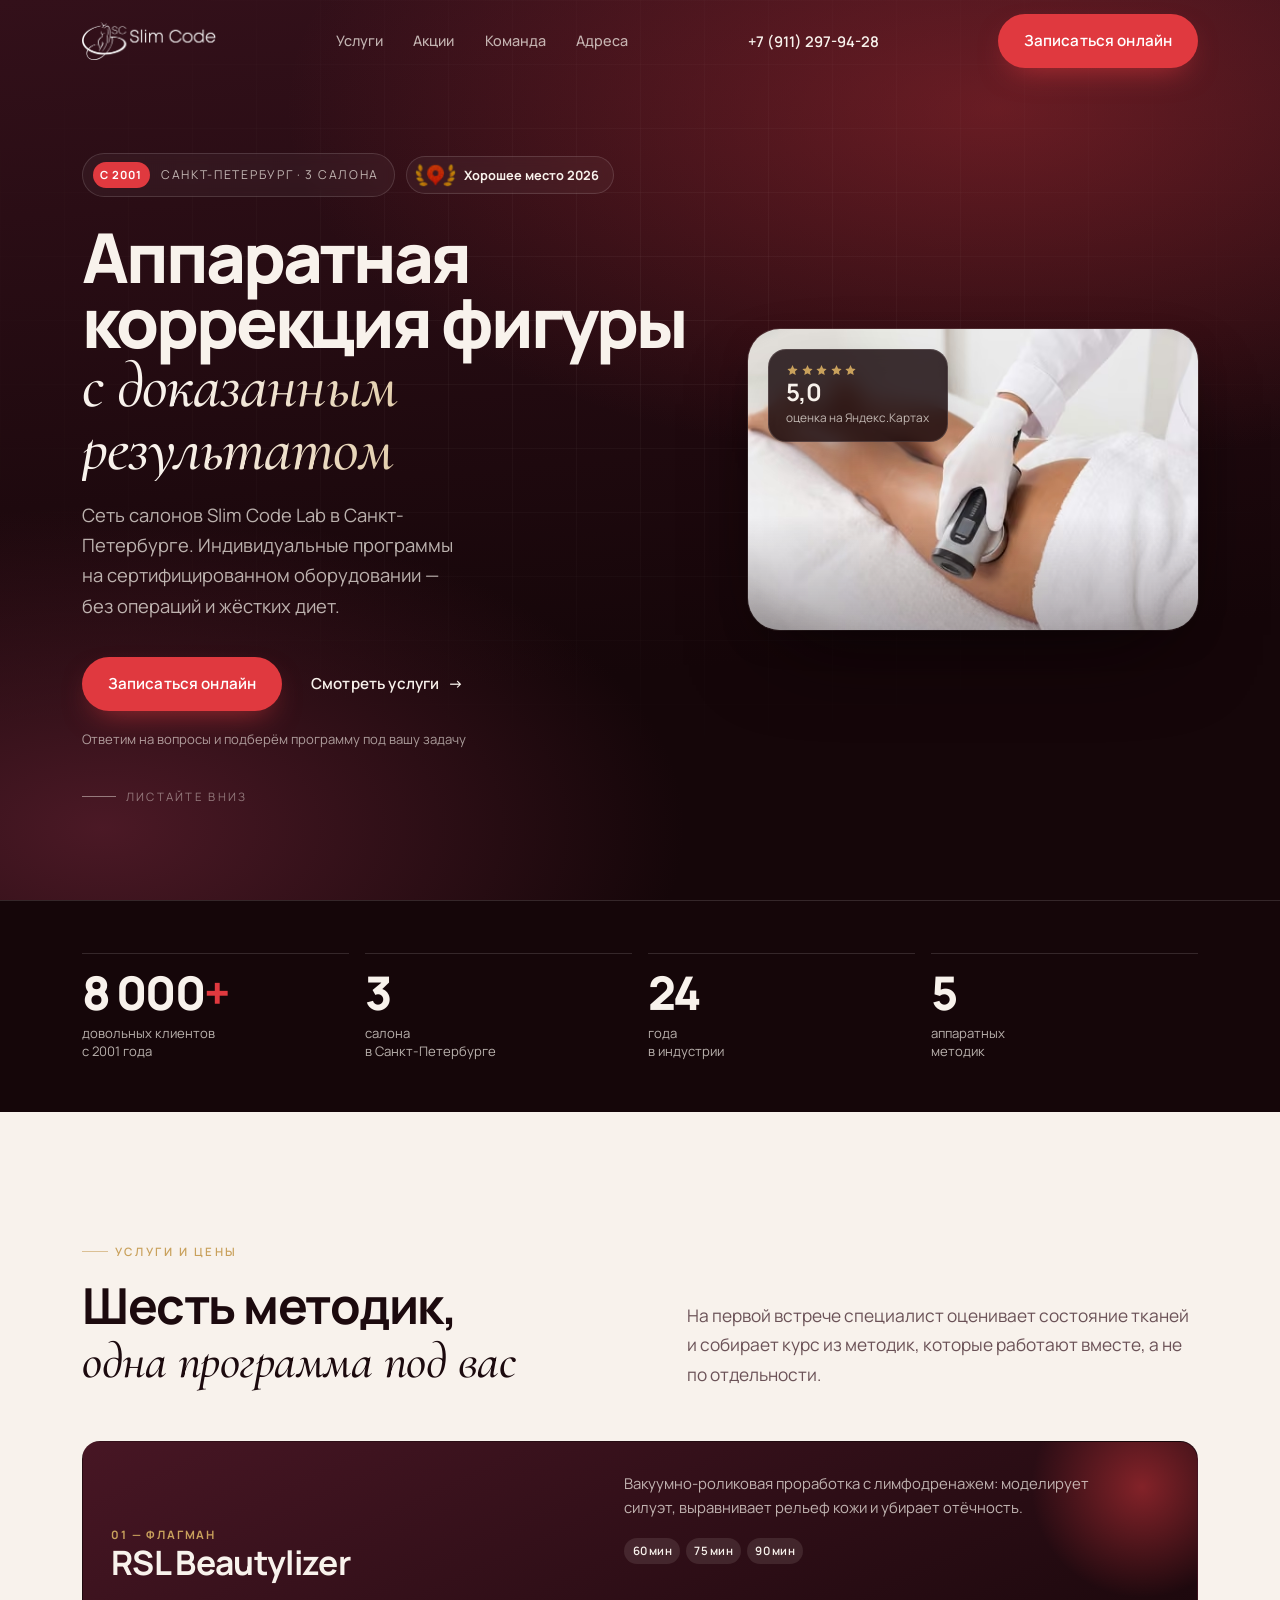
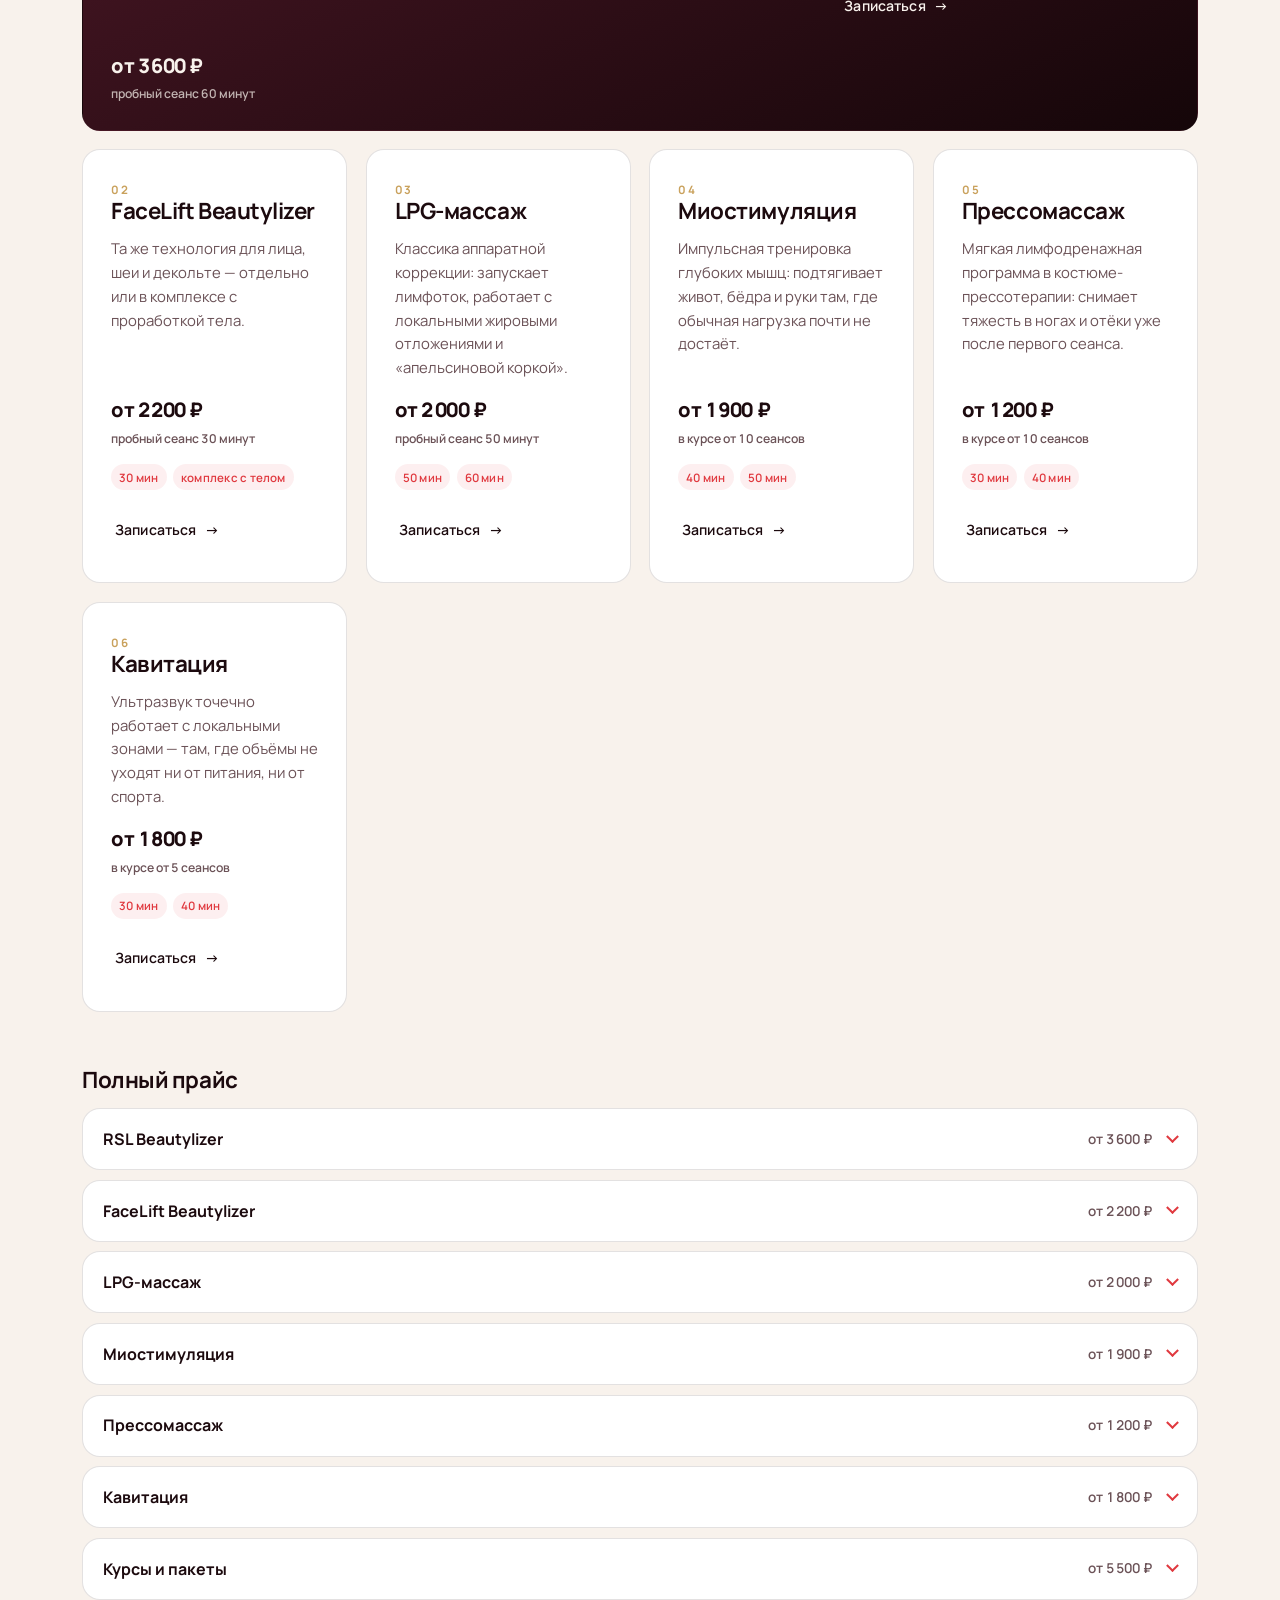
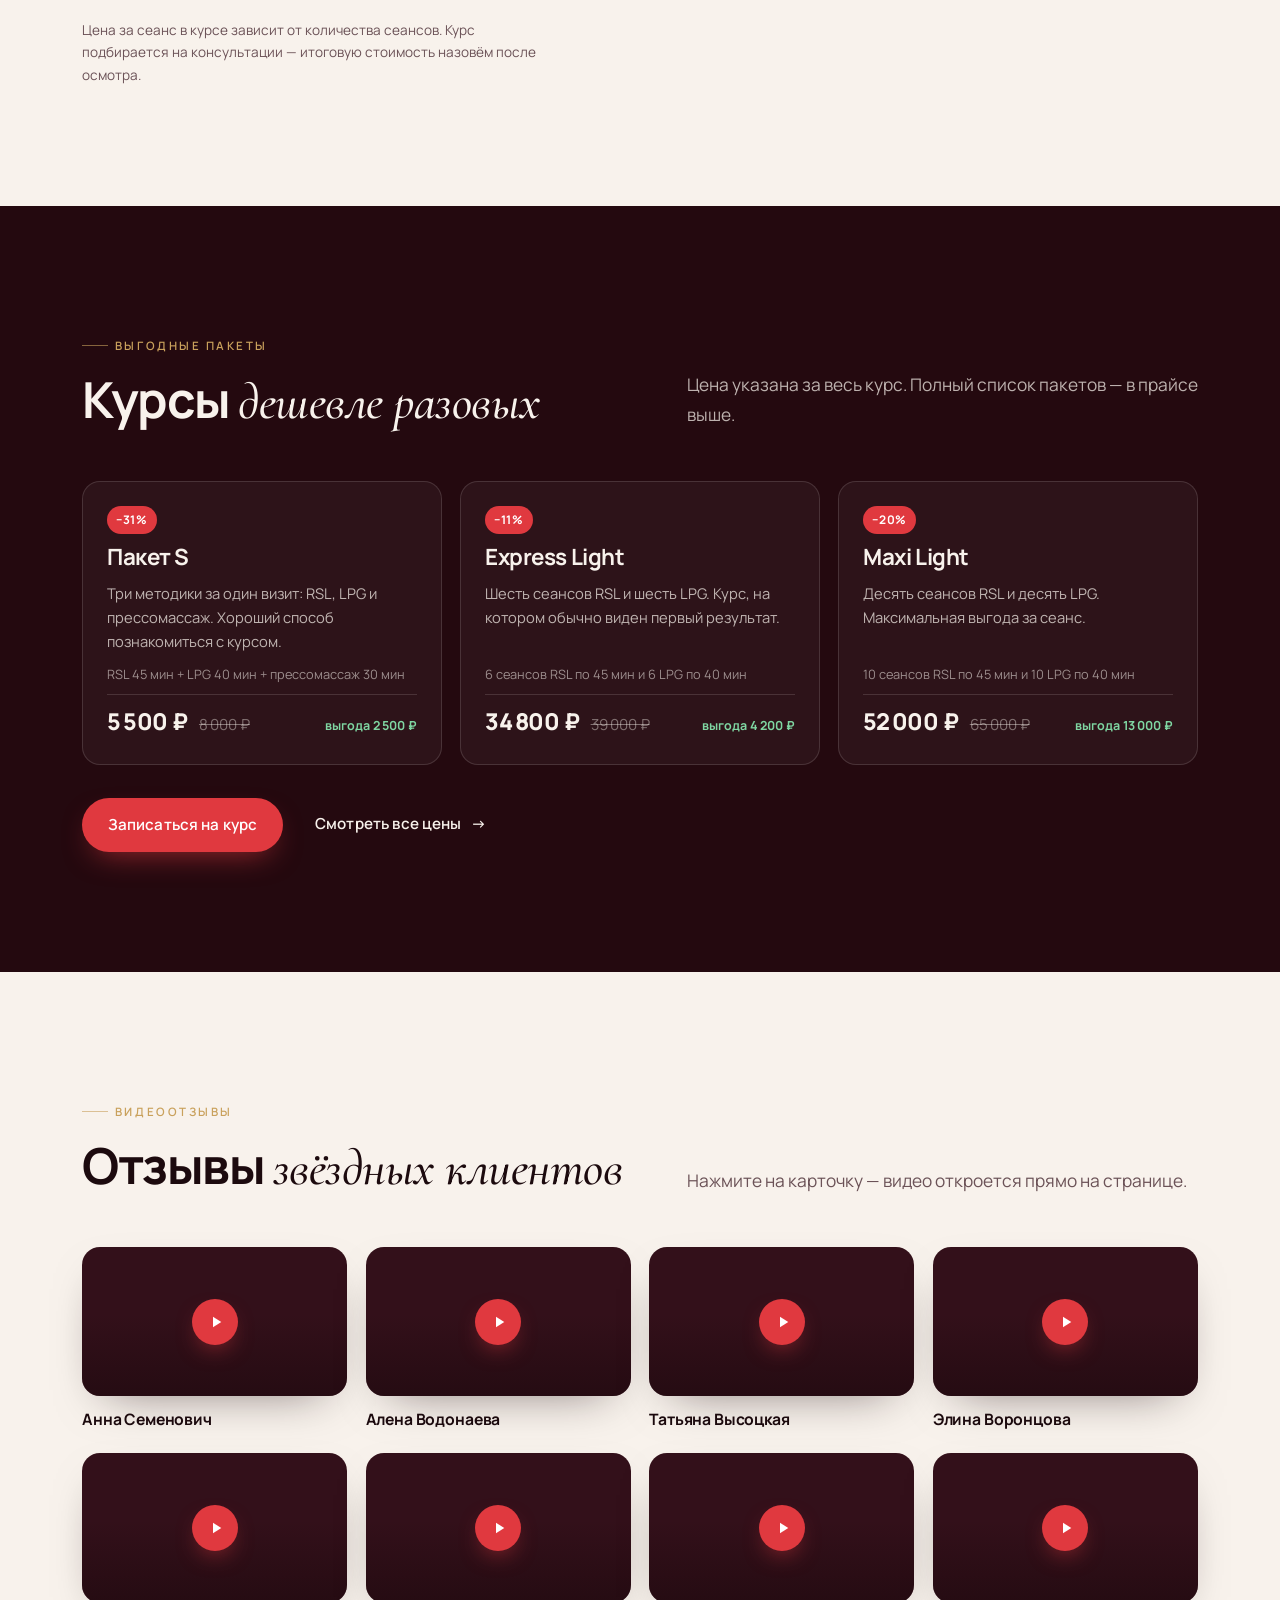
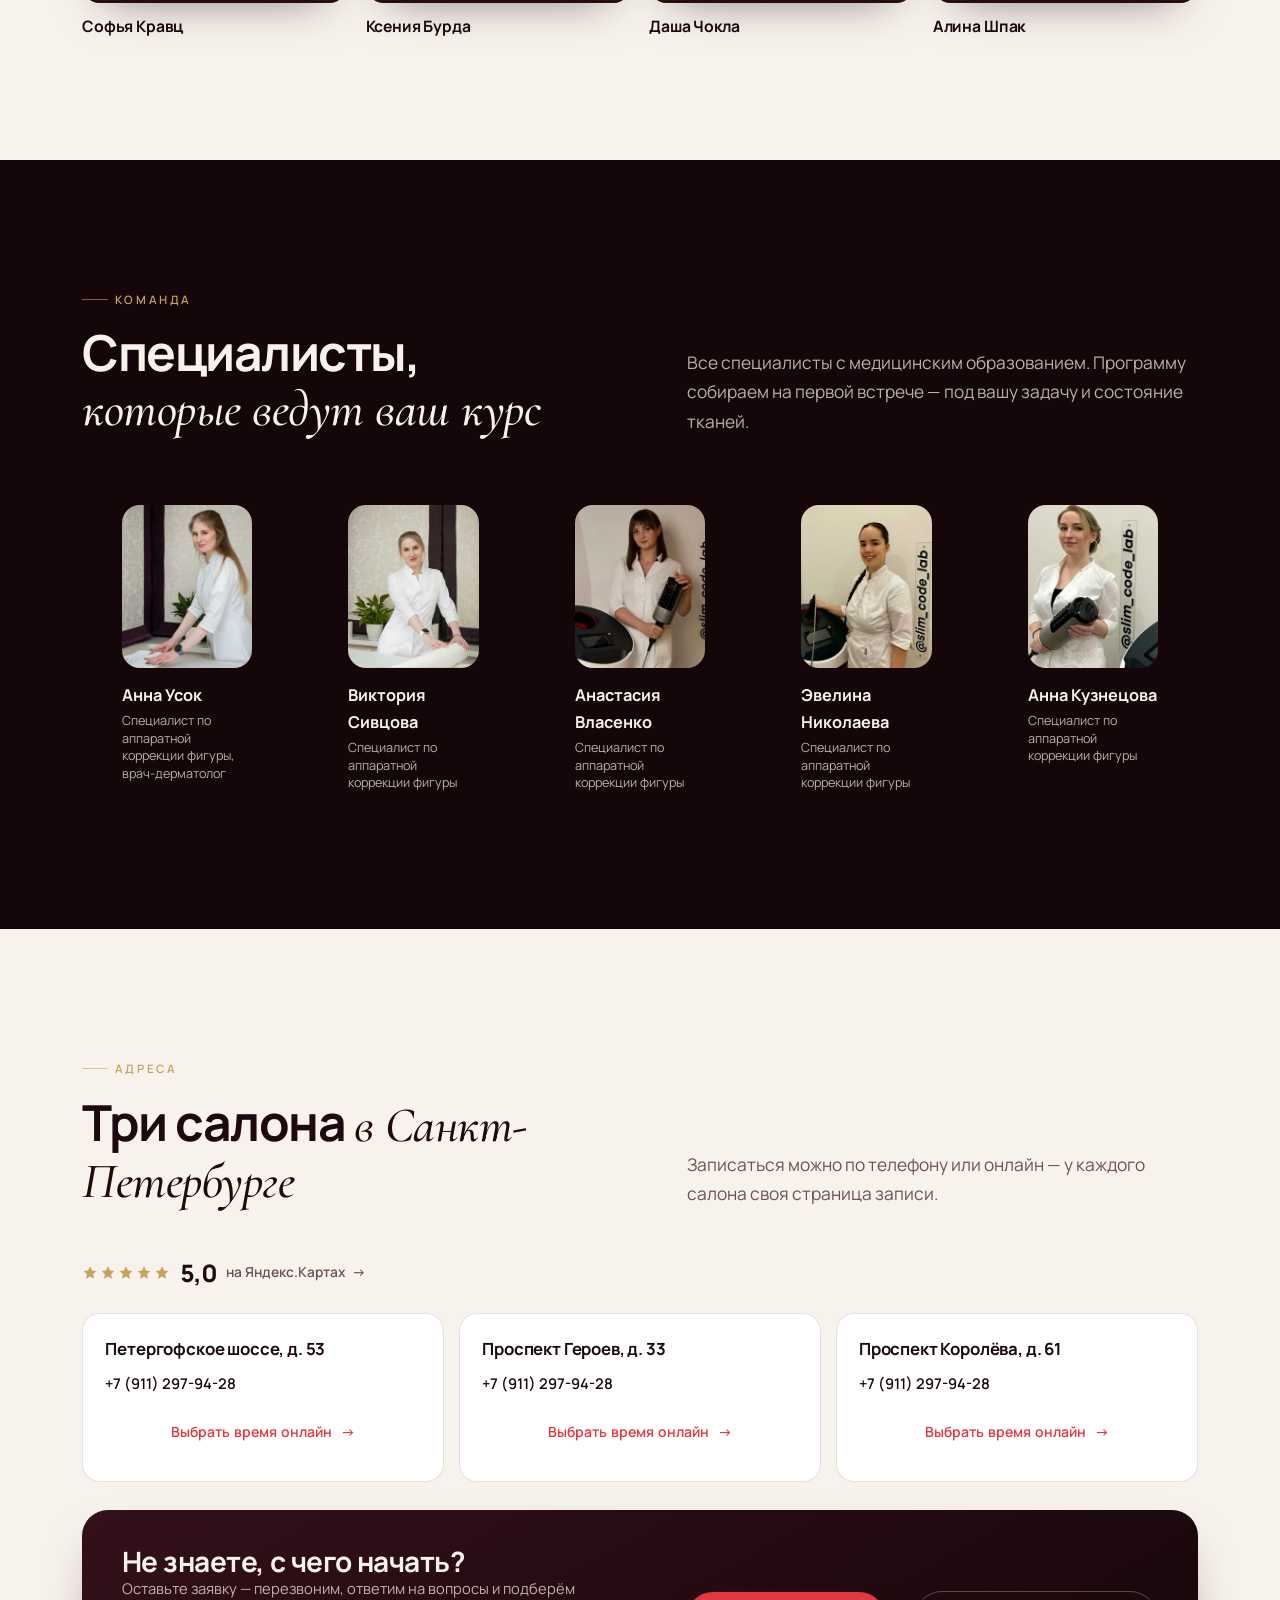
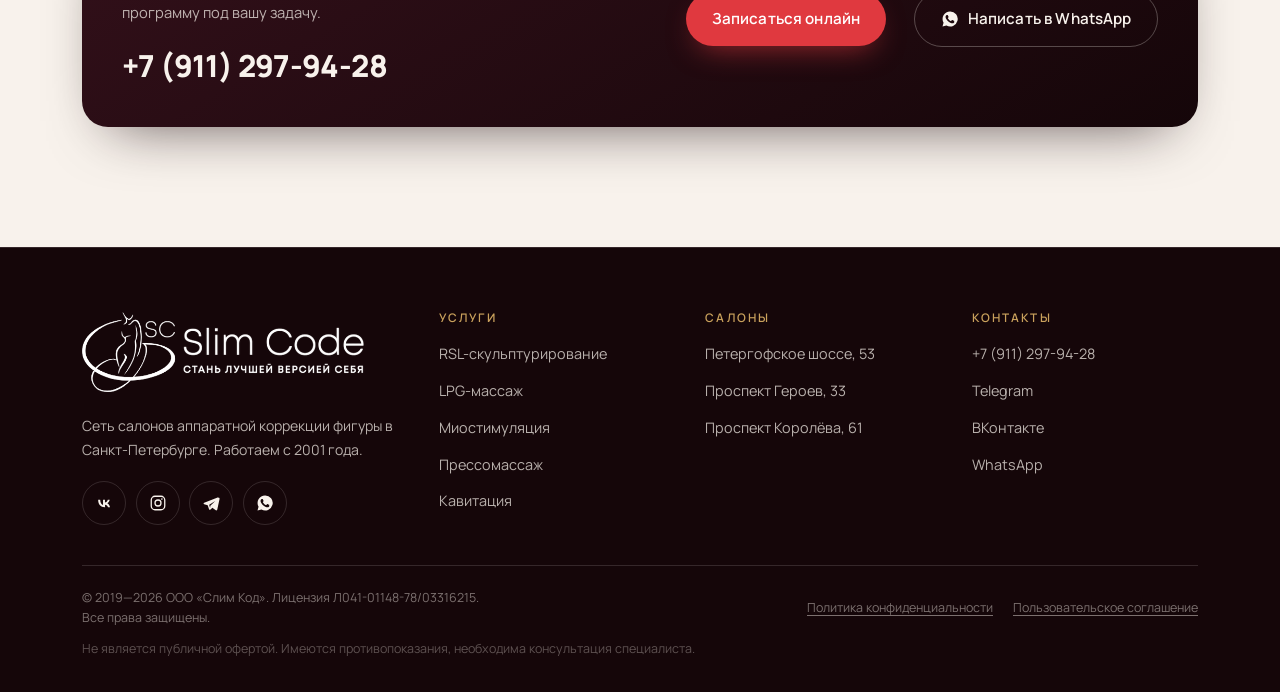
==== index.html @ 216b94b1 "Счётчики статистики и цели — включаются номером в CONFIG Политика конфиденциальности (п. 5.3) называ" ====
<!DOCTYPE html>
<html lang="ru">
<head>
<meta charset="utf-8">
<meta name="viewport" content="width=device-width, initial-scale=1, viewport-fit=cover">
<title>Slim Code Lab — сеть салонов аппаратной коррекции фигуры в Санкт-Петербурге</title>
<meta name="description" content="Slim Code Lab — сеть салонов аппаратной коррекции фигуры с 2001 года. RSL-скульптурирование, LPG-массаж, миостимуляция, прессомассаж, кавитация. 3 салона, 8000+ клиентов.">
<meta name="theme-color" content="#24090F">

<!-- Open Graph (заменить URL и og:image на реальные) -->
<link rel="canonical" href="https://slimcodelab.ru/">
<meta property="og:url" content="https://slimcodelab.ru/">
<meta property="og:locale" content="ru_RU">
<meta property="og:site_name" content="Slim Code Lab">
<meta property="og:type" content="website">
<meta property="og:title" content="Slim Code Lab — аппаратная коррекция фигуры">
<meta property="og:description" content="Сеть салонов с 2001 года. Программы коррекции фигуры на сертифицированном оборудовании.">
<meta property="og:image" content="assets/og-cover.jpg">
<link rel="icon" type="image/png" sizes="32x32" href="assets/favicon-32.png">
<link rel="apple-touch-icon" href="assets/apple-touch-icon.png">

<!-- Шрифты: заголовки — гротеск с характером, текст — нейтральный гротеск.
     Есть системные фолбэки, страница не «прыгает» если шрифты не загрузились. -->
<link rel="preconnect" href="https://fonts.googleapis.com">
<link rel="preconnect" href="https://fonts.gstatic.com" crossorigin>
<script>document.documentElement.classList.add('js');</script>
<link href="https://fonts.googleapis.com/css2?family=Manrope:wght@400;500;600;700;800&family=Cormorant+Garamond:wght@400;500;600&display=swap" rel="stylesheet">


<!-- Микроразметка Schema.org для поисковиков и карточек в выдаче.
     ЗАМЕНИТЬ: реквизиты, адреса, телефоны, координаты, часы, соцсети. -->
<script type="application/ld+json">
{
  "@context": "https://schema.org",
  "@graph": [
    {
      "@type": "HealthAndBeautyBusiness",
      "@id": "https://slimcodelab.ru/#organization",
      "name": "Slim Code Lab",
      "alternateName": "Слим Код Лаб",
      "slogan": "Стань лучшей версией себя",
      "description": "Сеть салонов аппаратной коррекции фигуры в Санкт-Петербурге: RSL-скульптурирование, LPG-массаж, миостимуляция, прессомассаж, кавитация.",
      "url": "https://slimcodelab.ru/",
      "logo": "https://slimcodelab.ru/assets/logo-full.png",
      "image": "https://slimcodelab.ru/assets/og-cover.jpg",
      "telephone": "+7-911-297-94-28",
      "foundingDate": "2001",
      "currenciesAccepted": "RUB",
      "areaServed": { "@type": "City", "name": "Санкт-Петербург" },
      "sameAs": [
        "https://vk.com/slim_code_lab",
        "https://instagram.com/slim_code_lab",
        "https://yandex.ru/maps/org/slim_code/158923555044/"
      ],
      "hasOfferCatalog": {
        "@type": "OfferCatalog",
        "name": "Услуги аппаратной коррекции фигуры",
        "itemListElement": [
          { "@type": "Offer", "itemOffered": { "@type": "Service", "name": "RSL-скульптурирование" } },
          { "@type": "Offer", "itemOffered": { "@type": "Service", "name": "LPG-массаж" } },
          { "@type": "Offer", "itemOffered": { "@type": "Service", "name": "Миостимуляция" } },
          { "@type": "Offer", "itemOffered": { "@type": "Service", "name": "Прессомассаж" } },
          { "@type": "Offer", "itemOffered": { "@type": "Service", "name": "Кавитация" } }
        ]
      },
      "department": [
        { "@id": "https://slimcodelab.ru/#salon-petergofskoe" },
        { "@id": "https://slimcodelab.ru/#salon-geroev" },
        { "@id": "https://slimcodelab.ru/#salon-koroleva" }
      ]
    },
    {
      "@type": "BeautySalon",
      "@id": "https://slimcodelab.ru/#salon-petergofskoe",
      "name": "Slim Code Lab — Петергофское шоссе",
      "parentOrganization": { "@id": "https://slimcodelab.ru/#organization" },
      "telephone": "+7-911-297-94-28",
      "address": {
        "@type": "PostalAddress",
        "streetAddress": "Петергофское шоссе, д. 53",
        "addressLocality": "Санкт-Петербург",
        "addressCountry": "RU"
      }
    },
    {
      "@type": "BeautySalon",
      "@id": "https://slimcodelab.ru/#salon-geroev",
      "name": "Slim Code Lab — Проспект Героев",
      "parentOrganization": { "@id": "https://slimcodelab.ru/#organization" },
      "telephone": "+7-911-297-94-28",
      "address": {
        "@type": "PostalAddress",
        "streetAddress": "Проспект Героев, д. 33",
        "addressLocality": "Санкт-Петербург",
        "addressCountry": "RU"
      }
    },
    {
      "@type": "BeautySalon",
      "@id": "https://slimcodelab.ru/#salon-koroleva",
      "name": "Slim Code Lab — Проспект Королёва",
      "parentOrganization": { "@id": "https://slimcodelab.ru/#organization" },
      "telephone": "+7-911-297-94-28",
      "address": {
        "@type": "PostalAddress",
        "streetAddress": "Проспект Королёва, д. 61",
        "addressLocality": "Санкт-Петербург",
        "addressCountry": "RU"
      }
    },
    {
      "@type": "WebSite",
      "@id": "https://slimcodelab.ru/#website",
      "url": "https://slimcodelab.ru/",
      "name": "Slim Code Lab",
      "inLanguage": "ru-RU",
      "publisher": { "@id": "https://slimcodelab.ru/#organization" }
    }
  ]
}
</script>

<style>
/* =========================================================================
   SLIM CODE LAB — одностраничный лендинг
   Структура файла:
     1. Токены и базовые стили
     2. Утилиты (контейнер, секции, заголовки, кнопки, анимации)
     3. Шапка и навигация
     4. Хиро
     5. Цифры доверия
     6. Услуги
     7. Акции
     8. Отзывы
     9. Команда
    10. Адреса и контакты
    11. Футер
    12. Модальное окно записи
    13. Адаптив (mobile-first: базовые стили = мобильные, медиа = вверх)
   ========================================================================= */

/* ---------- 1. Токены ---------------------------------------------------- */
:root{
  /* Палитра: глубокий винный как основа, кремовый — текст и светлые секции,
     один яркий красный — только кнопки и ключевые акценты, золото — тонкие детали. */
  --wine-950:#150609;
  --wine-900:#24090f;
  --wine-800:#33101a;
  --wine-700:#471624;
  --wine-600:#5d1f2f;

  --cream:#f8f2ec;
  --cream-2:#efe5db;
  --ink:#1c0a0e;            /* тёмный текст на светлом фоне */
  --ink-soft:#6b5257;

  --accent:#e0393f;         /* яркий красный — CTA */
  --accent-hi:#f2545a;      /* его hover */
  --gold:#c9a15c;           /* волосяные линии, надзаголовки */

  --on-dark:rgba(248,242,236,.72);
  --line-dark:rgba(248,242,236,.14);
  --line-light:rgba(28,10,14,.12);

  /* Типографика: плавные размеры без брейкпоинтов */
  --f-display:clamp(2.4rem,8.4vw,4.3rem);
  --f-h2:clamp(1.75rem,5.6vw,3.1rem);
  --f-h3:clamp(1.15rem,3.2vw,1.4rem);
  --f-body:clamp(.975rem,2.6vw,1.0625rem);

  --sans:"Manrope",-apple-system,BlinkMacSystemFont,"Segoe UI",Roboto,Helvetica,Arial,sans-serif;
  --serif:"Cormorant Garamond",Georgia,"Times New Roman",serif;
  /* Фирменный шрифт логотипа. Пока не подключён — см. блок @font-face ниже. */
  --brand:var(--sans);

  --radius:18px;
  --radius-lg:26px;
  --pad:clamp(1.25rem,5vw,2rem);         /* горизонтальные поля страницы */
  --section:clamp(3.75rem,11vw,7.5rem);  /* вертикальный ритм секций */
  --maxw:1180px;

  --shadow-soft:0 18px 48px -24px rgba(21,6,9,.55);
  --shadow-card:0 24px 60px -30px rgba(21,6,9,.75);
  --ease:cubic-bezier(.2,.7,.25,1);
}

/* ------------------------------------------------------------------------
   ФИРМЕННЫЙ ШРИФТ
   Логотип набран геометрическим гротеском. Чтобы сайт совпал с ним:
     1. положите файлы шрифта в assets/fonts/ (лучше всего .woff2);
     2. раскомментируйте блок ниже и поправьте имена файлов;
     3. в токенах выше замените  --brand:var(--sans)  на  --brand:"SlimCode",var(--sans)
        — и, если нужно, --sans на то же значение, чтобы шрифт стал основным.
   До этого момента --brand равен основному гротеску, вёрстка не ломается.

@font-face{
  font-family:"SlimCode";
  src:url("assets/fonts/slimcode-regular.woff2") format("woff2");
  font-weight:400; font-style:normal; font-display:swap;
}
@font-face{
  font-family:"SlimCode";
  src:url("assets/fonts/slimcode-medium.woff2") format("woff2");
  font-weight:500 700; font-style:normal; font-display:swap;
}
   ------------------------------------------------------------------------ */

*,*::before,*::after{box-sizing:border-box}
html{-webkit-text-size-adjust:100%}
html:focus-within{scroll-behavior:smooth}
body{
  margin:0;
  background:var(--wine-900);
  color:var(--cream);
  font:400 var(--f-body)/1.65 var(--sans);
  -webkit-font-smoothing:antialiased;
  overflow-x:hidden;
}
body.is-locked{overflow:hidden}          /* при открытом меню/модалке */
img{max-width:100%;display:block;height:auto}
a{color:inherit;text-decoration:none}
button{font:inherit;color:inherit;border:0;background:none;cursor:pointer}
h1,h2,h3,h4{margin:0;line-height:1.08;font-weight:700;letter-spacing:-.02em}
p{margin:0}
ul{margin:0;padding:0;list-style:none}
[hidden]{display:none!important}          /* важнее, чем display у .modal/.menu */

/* Якорные переходы с учётом фиксированной шапки */
section[id]{scroll-margin-top:80px}

/* Видимый фокус — доступность */
:focus-visible{outline:2px solid var(--accent-hi);outline-offset:3px;border-radius:6px}

::selection{background:var(--accent);color:#fff}

/* ---------- 2. Утилиты --------------------------------------------------- */
.wrap{width:100%;max-width:var(--maxw);margin-inline:auto;padding-inline:var(--pad)}
.section{padding-block:var(--section);position:relative}

/* Светлая и тёмная секции чередуются — это и создаёт глубину вместо
   сплошной алой заливки. */
.section--light{background:var(--cream);color:var(--ink)}
.section--dark{background:var(--wine-900);color:var(--cream)}
.section--deep{background:var(--wine-950);color:var(--cream)}

/* Надзаголовок секции */
.eyebrow{
  display:inline-flex;align-items:center;gap:.6em;
  font-size:.72rem;font-weight:600;letter-spacing:.22em;text-transform:uppercase;
  color:var(--gold);margin-bottom:1.1rem;
}
.eyebrow::before{content:"";width:26px;height:1px;background:currentColor;opacity:.6}

.h2{font-size:var(--f-h2);letter-spacing:-.03em}
.h2 em{font-family:var(--serif);font-style:italic;font-weight:500;letter-spacing:-.01em}

.lead{max-width:52ch;margin-top:1.1rem;font-size:1.02em;line-height:1.7}
.section--light .lead{color:var(--ink-soft)}
.section--dark .lead,.section--deep .lead{color:var(--on-dark)}

.section-head{margin-bottom:clamp(2rem,6vw,3.25rem)}
.section-head--split{display:grid;gap:1.25rem}

/* --- Кнопки: одна основная (заливка), остальные — второстепенные --- */
.btn{
  display:inline-flex;align-items:center;justify-content:center;gap:.6em;
  min-height:52px;padding:.9rem 1.6rem;border-radius:100px;
  font-size:.95rem;font-weight:600;letter-spacing:.01em;
  transition:transform .25s var(--ease),background-color .25s,color .25s,box-shadow .25s,border-color .25s;
  will-change:transform;
}
.btn:active{transform:translateY(1px) scale(.99)}

/* Основная CTA — единственный сплошной красный элемент на экране */
.btn--primary{
  background:var(--accent);color:#fff;
  box-shadow:0 12px 30px -12px rgba(224,57,63,.7);
}
.btn--primary:hover{background:var(--accent-hi);box-shadow:0 18px 38px -14px rgba(224,57,63,.8)}

/* Второстепенная — текстовая, со стрелкой, без «ещё одной рамки» */
.btn--ghost{
  padding-inline:.25rem;min-height:44px;color:inherit;
  border-bottom:1px solid transparent;border-radius:0;
}
.btn--ghost .arw{transition:transform .3s var(--ease)}
.btn--ghost:hover .arw{transform:translateX(5px)}
.btn--ghost:hover{border-bottom-color:currentColor}

/* Кнопка WhatsApp — единственная «обводочная» кнопка на странице */
.btn--line{border:1px solid var(--line-light);background:rgba(0,0,0,.02)}
.section--light .btn--line:hover{border-color:var(--ink);background:rgba(0,0,0,.05)}

.btn-row{display:flex;flex-wrap:wrap;align-items:center;gap:1.15rem 1.75rem;margin-top:2rem}

/* --- Аккуратные анимации появления при скролле --- */
.js .reveal{opacity:0;transform:translateY(18px);transition:opacity .7s var(--ease),transform .7s var(--ease)}
.js .reveal.is-in{opacity:1;transform:none}
.reveal[data-d="1"]{transition-delay:.08s}
.reveal[data-d="2"]{transition-delay:.16s}
.reveal[data-d="3"]{transition-delay:.24s}
.reveal[data-d="4"]{transition-delay:.32s}

@media (prefers-reduced-motion:reduce){
  html:focus-within{scroll-behavior:auto}
  .js .reveal{opacity:1;transform:none;transition:none}
  *,*::before,*::after{animation-duration:.01ms!important;transition-duration:.01ms!important}
}

/* Только для скринридеров */
.sr-only{position:absolute;width:1px;height:1px;padding:0;margin:-1px;overflow:hidden;clip:rect(0 0 0 0);white-space:nowrap;border:0}

/* ---------- 3. Шапка ----------------------------------------------------- */
.header{
  position:fixed;inset:0 0 auto;z-index:60;
  transition:background-color .35s var(--ease),backdrop-filter .35s,border-color .35s;
  border-bottom:1px solid transparent;
}
.header.is-stuck{
  background:rgba(21,6,9,.82);backdrop-filter:blur(14px) saturate(140%);
  border-bottom-color:var(--line-dark);
}
.header__in{display:flex;align-items:center;justify-content:space-between;gap:1rem;min-height:70px}

/* Фирменный логотип. Файлы в assets/:
     logo.png      — знак + «Slim Code» (шапка, компактный);
     logo-full.png — то же плюс подпись «Стань лучшей версией себя» (футер);
     logo-dark.png — версия для светлого фона.
   Если появится исходник в SVG — достаточно заменить src, размеры заданы по высоте. */
.logo{display:inline-flex;align-items:center}
.logo img{height:32px;width:auto;display:block}

.nav{display:none}
.nav a{font-size:.9rem;font-weight:500;color:var(--on-dark);transition:color .2s}
.nav a:hover{color:var(--cream)}

.header__cta{display:none}
.header__phone{display:none;font-weight:600;font-size:.92rem;white-space:nowrap}

/* Бургер */
.burger{width:46px;height:46px;display:grid;place-items:center;margin-right:-8px}
.burger span{display:block;width:22px;height:1.5px;background:var(--cream);position:relative;transition:transform .3s var(--ease),background-color .3s}
.burger span::before,.burger span::after{content:"";position:absolute;left:0;width:22px;height:1.5px;background:var(--cream);transition:transform .3s var(--ease),top .3s var(--ease)}
.burger span::before{top:-7px}
.burger span::after{top:7px}
.burger[aria-expanded="true"] span{background:transparent}
.burger[aria-expanded="true"] span::before{top:0;transform:rotate(45deg)}
.burger[aria-expanded="true"] span::after{top:0;transform:rotate(-45deg)}

/* Мобильное меню */
.menu{
  position:fixed;inset:0;z-index:55;background:var(--wine-950);
  padding:96px var(--pad) 2.5rem;
  display:flex;flex-direction:column;justify-content:space-between;gap:2rem;
  opacity:0;visibility:hidden;transform:translateY(-8px);
  transition:opacity .35s var(--ease),transform .35s var(--ease),visibility .35s;
}
.menu.is-open{opacity:1;visibility:visible;transform:none}
.menu__list{display:grid;gap:.35rem}
.menu__list a{
  display:block;padding:.7rem 0;font-size:1.6rem;font-weight:700;letter-spacing:-.02em;
  border-bottom:1px solid var(--line-dark);
}
.menu__foot{display:grid;gap:1rem}
.menu__foot .tel{font-size:1.25rem;font-weight:700}

/* ---------- 4. Хиро ------------------------------------------------------ */
.hero{
  position:relative;isolation:isolate;overflow:hidden;
  min-height:100svh;display:flex;align-items:flex-end;
  padding-top:110px;padding-bottom:clamp(2.5rem,8vw,4.5rem);
  background:var(--wine-950);
}
/* Глубина фона: два мягких радиальных свечения + виньетка. Никакой плоской заливки. */
.hero::before{
  content:"";position:absolute;inset:0;z-index:-2;
  background:
    radial-gradient(90% 65% at 78% 12%,rgba(224,57,63,.34),transparent 62%),
    radial-gradient(70% 55% at 8% 92%,rgba(93,31,47,.75),transparent 65%),
    linear-gradient(175deg,var(--wine-800) 0%,var(--wine-950) 72%);
}
.hero::after{ /* тонкая сетка-текстура */
  content:"";position:absolute;inset:0;z-index:-1;opacity:.35;
  background-image:linear-gradient(var(--line-dark) 1px,transparent 1px),linear-gradient(90deg,var(--line-dark) 1px,transparent 1px);
  background-size:64px 64px;
  mask-image:radial-gradient(75% 65% at 50% 35%,#000,transparent 78%);
}
.hero__in{position:relative;width:100%;max-width:var(--maxw);margin-inline:auto;padding-inline:var(--pad)}

/* Медиа-блок хиро. На телефоне идёт под кнопками и кадрируется шире,
   чтобы не выталкивать призыв к действию за пределы экрана. */
.hero__media{position:relative;margin-top:1.75rem}
/* Кадр не обрывается по краю, а мягко уходит в фон: широкая рассеянная
   тень наружу и лёгкое затемнение по краям внутри. */
.hero__frame{
  position:relative;display:block;
  border-radius:calc(var(--radius-lg) + 6px);
  box-shadow:
    0 40px 90px -35px rgba(10,3,5,.9),
    0 12px 40px -20px rgba(10,3,5,.6),
    0 0 0 1px rgba(248,242,236,.12);
}
.hero__frame::after{
  content:"";position:absolute;inset:0;pointer-events:none;
  border-radius:inherit;
  background:
    radial-gradient(120% 100% at 50% 45%,transparent 55%,rgba(21,6,9,.42) 100%),
    linear-gradient(to top,rgba(21,6,9,.30),transparent 38%);
}
.hero__media img{
  display:block;width:100%;height:auto;aspect-ratio:3/2;object-fit:cover;
  border-radius:inherit;
}
.hero__badge{
  position:absolute;left:14px;top:14px;z-index:2;
  display:flex;flex-direction:column;gap:.15rem;
  padding:.85rem 1.1rem;border-radius:var(--radius);
  background:rgba(21,6,9,.82);backdrop-filter:blur(10px);
  border:1px solid var(--line-dark);box-shadow:var(--shadow-card);
}
.hero__badge-stars{display:flex;gap:.1rem;color:var(--gold)}
.hero__badge-stars svg{width:13px;height:13px}
.hero__badge b{font-size:1.5rem;letter-spacing:-.03em;line-height:1.1}
.hero__badge-src{font-size:.74rem;color:var(--on-dark)}

.hero__marks{
  display:flex;flex-wrap:wrap;align-items:center;gap:.6rem .7rem;
  margin-bottom:clamp(1.25rem,4vw,1.75rem);
}
.hero__award{
  display:inline-flex;align-items:center;gap:.5rem;
  padding:.35rem .9rem .35rem .5rem;border-radius:100px;
  border:1px solid var(--line-dark);background:rgba(248,242,236,.04);backdrop-filter:blur(6px);
  font-size:.8rem;font-weight:700;color:var(--cream);white-space:nowrap;
}
.hero__award img{height:24px;width:auto;display:block}

.hero__since{
  display:inline-flex;align-items:center;gap:.7rem;
  padding:.5rem .95rem .5rem .6rem;border:1px solid var(--line-dark);border-radius:100px;
  background:rgba(248,242,236,.04);backdrop-filter:blur(6px);
  font-size:.76rem;letter-spacing:.14em;text-transform:uppercase;color:var(--on-dark);
}
.hero__since b{
  padding:.35em .7em;border-radius:100px;
  background:var(--accent);color:#fff;font-size:.7rem;letter-spacing:.08em;font-weight:700;
}

/* Цельный сбалансированный заголовок вместо одного «разъезжающегося» слова */
.hero__title{
  font-size:var(--f-display);font-weight:800;letter-spacing:-.045em;line-height:.94;
  text-wrap:balance;max-width:14ch;
}
.hero__title em{
  display:block;font-size:.92em;font-family:var(--serif);font-style:italic;font-weight:500;
  letter-spacing:-.015em;line-height:1;
  color:transparent;background:linear-gradient(96deg,var(--cream) 15%,var(--gold));
  -webkit-background-clip:text;background-clip:text;
}
.hero__sub{margin-top:1.15rem;max-width:34ch;color:var(--on-dark);font-size:clamp(1rem,3.4vw,1.15rem)}

.hero__cta{display:flex;flex-wrap:wrap;align-items:center;gap:1rem 1.6rem;margin-top:clamp(1.75rem,5vw,2.25rem)}
.hero__note{font-size:.82rem;color:rgba(248,242,236,.62);margin-top:1.1rem}

/* Подсказка скролла */
.hero__scroll{display:none;align-items:center;gap:.6rem;font-size:.72rem;letter-spacing:.2em;text-transform:uppercase;color:rgba(248,242,236,.45);margin-top:2.25rem}
.hero__scroll i{display:block;width:34px;height:1px;background:currentColor;transform-origin:left;animation:scrollLine 2.4s var(--ease) infinite}
@keyframes scrollLine{0%{transform:scaleX(0)}50%{transform:scaleX(1)}100%{transform:scaleX(0);transform-origin:right}}

/* ---------- 5. Цифры доверия --------------------------------------------- */
.stats{background:var(--wine-950);padding-block:clamp(2.25rem,7vw,3.25rem);border-top:1px solid var(--line-dark)}
.stats__grid{display:grid;grid-template-columns:repeat(2,1fr);gap:1.75rem 1rem}
.stat__num{font-size:clamp(1.9rem,7vw,2.9rem);font-weight:800;letter-spacing:-.04em;line-height:1}
.stat{padding-top:1rem;border-top:1px solid var(--line-dark)}
.stat__num i{font-style:normal;color:var(--accent)}
.stat__cap{margin-top:.45rem;font-size:.82rem;line-height:1.4;color:var(--on-dark)}

/* ---------- 6. Услуги ---------------------------------------------------- */
.services{background:var(--cream);color:var(--ink)}
.cards{display:grid;gap:1rem}

.card{
  position:relative;display:flex;flex-direction:column;gap:.85rem;
  padding:1.6rem 1.5rem 1.4rem;border-radius:var(--radius);
  background:#fff;border:1px solid var(--line-light);
  transition:transform .4s var(--ease),box-shadow .4s var(--ease),border-color .3s;
}
.card:hover{transform:translateY(-4px);box-shadow:var(--shadow-soft);border-color:transparent}
.card__idx{font-size:.72rem;letter-spacing:.16em;color:var(--gold);font-weight:700}
.card__title{font-size:var(--f-h3);letter-spacing:-.02em}
.card__text{font-size:.93rem;line-height:1.6;color:var(--ink-soft);flex:1}
.card__meta{display:flex;flex-wrap:wrap;gap:.4rem;margin-top:.1rem}
.tag{
  font-size:.72rem;letter-spacing:.02em;padding:.3em .7em;border-radius:100px;
  background:rgba(224,57,63,.08);color:var(--accent);font-weight:600;
}
.card .btn--ghost{align-self:flex-start;color:var(--ink);font-size:.88rem}

/* Цена на карточке услуги */
.card__price{font-size:1.25rem;font-weight:800;letter-spacing:-.02em;font-variant-numeric:tabular-nums}
.card__price span{display:block;font-size:.76rem;font-weight:600;letter-spacing:0;color:var(--ink-soft);margin-top:.15rem}
.card--feature .card__price span{color:var(--on-dark)}

/* ---- Полный прайс: раскрывающиеся блоки ---- */
.prices{margin-top:clamp(2.5rem,7vw,3.5rem);display:grid;gap:.6rem}
.prices__title{font-size:clamp(1.15rem,3.4vw,1.4rem);margin-bottom:.4rem}
.prices__note{font-size:.85rem;color:var(--ink-soft);max-width:60ch;margin-top:.6rem}

.price{background:#fff;border:1px solid var(--line-light);border-radius:var(--radius);overflow:hidden}
.price > summary{
  display:flex;align-items:center;justify-content:space-between;gap:1rem;
  padding:1.05rem 1.25rem;cursor:pointer;list-style:none;
  font-weight:700;font-size:1rem;transition:background-color .2s;
}
.price > summary::-webkit-details-marker{display:none}
.price > summary:hover{background:rgba(28,10,14,.03)}
.price__from{
  margin-left:auto;font-size:.85rem;font-weight:600;color:var(--ink-soft);
  white-space:nowrap;font-variant-numeric:tabular-nums;
}
/* Стрелка-указатель */
.price > summary::after{
  content:"";width:9px;height:9px;flex:0 0 auto;
  border-right:2px solid var(--accent);border-bottom:2px solid var(--accent);
  transform:rotate(45deg) translate(-2px,-2px);transition:transform .25s var(--ease);
}
.price[open] > summary::after{transform:rotate(-135deg) translate(-2px,-2px)}
.price[open] > summary{border-bottom:1px solid var(--line-light)}
.price__body{padding:.25rem 1.25rem 1.1rem;overflow:hidden}
/* При закрытии блок ещё раскрыт, но стрелка должна повернуться сразу */
.price.is-closing > summary::after{transform:rotate(45deg) translate(-2px,-2px)}

/* Таблица цен: на узком экране прокручивается внутри себя */
.ptable-wrap{overflow-x:auto;-webkit-overflow-scrolling:touch}
.ptable{width:100%;border-collapse:collapse;font-size:.88rem;min-width:min(100%,520px)}
.ptable caption{text-align:left;font-weight:700;font-size:.95rem;padding:1rem 0 .35rem}
.ptable th{
  font-size:.72rem;font-weight:700;letter-spacing:.08em;text-transform:uppercase;
  color:var(--ink-soft);text-align:right;padding:.5rem .6rem;white-space:nowrap;
}
.ptable td{
  padding:.6rem;border-top:1px solid var(--line-light);text-align:right;
  font-variant-numeric:tabular-nums;white-space:nowrap;
}
.ptable th:first-child,.ptable td:first-child{text-align:left;white-space:normal;padding-left:0}
.ptable th:last-child,.ptable td:last-child{padding-right:0}
.ptable tbody tr:hover{background:rgba(28,10,14,.02)}
.ptable__note{display:block;font-size:.78rem;color:var(--ink-soft);font-weight:400;margin-top:.15rem}
.ptable__old{color:var(--ink-soft);text-decoration:line-through}

/* Первая карточка — флагманская услуга, тёмная и на всю ширину */
.card--feature{
  background:linear-gradient(155deg,var(--wine-700),var(--wine-950));
  color:var(--cream);border-color:transparent;overflow:hidden;
}
.card--feature .card__text{color:var(--on-dark)}
.card--feature .card__idx{color:var(--gold)}
.card--feature .tag{background:rgba(248,242,236,.1);color:var(--cream)}
.card--feature .btn--ghost{color:var(--cream)}
.card--feature::after{ /* мягкий блик */
  content:"";position:absolute;right:-60px;top:-70px;width:230px;height:230px;border-radius:50%;
  background:radial-gradient(circle,rgba(224,57,63,.5),transparent 68%);
}
.card--feature > *{position:relative;z-index:1}

/* ---------- 7. Акции ----------------------------------------------------- */
.promos{background:var(--wine-900);color:var(--cream);overflow:hidden}
.promo{
  position:relative;display:flex;flex-direction:column;gap:.7rem;
  padding:1.5rem;border-radius:var(--radius);
  background:rgba(248,242,236,.045);border:1px solid var(--line-dark);
  transition:transform .4s var(--ease),background-color .3s,border-color .3s;
}
.promo:hover{transform:translateY(-4px);background:rgba(248,242,236,.07);border-color:rgba(248,242,236,.24)}
.promo__badge{
  align-self:flex-start;font-size:.74rem;font-weight:700;letter-spacing:.06em;
  padding:.35em .75em;border-radius:100px;background:var(--accent);color:#fff;
}
.promo__title{font-size:var(--f-h3)}
.promo__text{font-size:.92rem;color:var(--on-dark);flex:1}
.promo__what{font-size:.8rem;color:rgba(248,242,236,.55);line-height:1.45}
.promo__foot{display:flex;align-items:baseline;gap:.7rem;flex-wrap:wrap;padding-top:.4rem;border-top:1px solid var(--line-dark)}
.promo__price{font-size:1.45rem;font-weight:800;letter-spacing:-.02em}
.promo__old{font-size:.95rem;color:rgba(248,242,236,.42);text-decoration:line-through}
.promo__save{
  margin-left:auto;font-size:.78rem;font-weight:700;white-space:nowrap;
  color:#7fd6a2;                       /* выгода — единственный зелёный акцент на странице */
}


/* ---------- 8. Звёздные клиенты ------------------------------------------ */
.stars{background:var(--cream);color:var(--ink)}
.stars__grid{display:grid;gap:1rem;grid-template-columns:repeat(2,1fr)}

.star{
  display:flex;flex-direction:column;align-items:stretch;justify-content:flex-start;
  width:100%;text-align:left;padding:0;background:none;border:0;
  cursor:pointer;transition:transform .35s var(--ease);
}
.star:hover{transform:translateY(-3px)}
.star__thumb{
  display:block;position:relative;aspect-ratio:16/9;border-radius:var(--radius);overflow:hidden;
  background:var(--wine-800);box-shadow:var(--shadow-soft);
}
.star__thumb img{width:100%;height:100%;object-fit:cover;display:block}
.star__play{
  position:absolute;inset:0;display:grid;place-items:center;
  background:linear-gradient(to top,rgba(21,6,9,.45),transparent 55%);
}
.star__play span{
  width:46px;height:46px;border-radius:50%;display:grid;place-items:center;
  background:var(--accent);color:#fff;box-shadow:0 10px 24px -10px rgba(224,57,63,.8);
  transition:transform .3s var(--ease);
}
.star:hover .star__play span{transform:scale(1.09)}
.star__play svg{width:18px;height:18px;margin-left:2px}
.star__name{display:block;font-weight:700;font-size:.98rem;margin-top:.7rem;letter-spacing:-.01em}
.star__role{display:block;font-size:.79rem;color:var(--ink-soft);margin-top:.15rem}
/* Если обложка не загрузилась, прячем битую картинку: под ней тёмная
   подложка с кнопкой воспроизведения, карточка остаётся аккуратной */
.star__thumb.is-broken img{display:none}

/* Окно с роликом. Селектор через .modal--video: у одиночного класса
   специфичность та же, что у .modal__box, а объявлен тот ниже и побеждал. */
.modal--video .modal__box{max-width:min(920px,94vw);background:var(--wine-950);color:var(--cream);padding:1rem}
.modal--video .modal__close{color:var(--on-dark)}
.modal--video .modal__close:hover{background:rgba(248,242,236,.12);color:var(--cream)}
.video{position:relative;aspect-ratio:16/9;border-radius:calc(var(--radius) - 4px);overflow:hidden;background:#000}
.video iframe{position:absolute;inset:0;width:100%;height:100%;border:0}
.video__caption{margin-top:.8rem;font-size:.92rem;font-weight:700;padding-inline:.25rem}

/* ---------- 9. Команда --------------------------------------------------- */
.team{background:var(--wine-950);color:var(--cream)}
.team__grid{display:grid;grid-template-columns:repeat(2,1fr);gap:1.5rem 1rem;align-items:start}
.person__photo{display:block;aspect-ratio:4/5;border-radius:var(--radius);overflow:hidden;margin-bottom:.85rem;background:var(--wine-800)}
.person__photo img{width:100%;height:100%;object-fit:cover;object-position:50% 18%}
.person__name{font-size:1.02rem;font-weight:700}
.person__role{font-size:.79rem;color:var(--on-dark);margin-top:.2rem;line-height:1.4;text-wrap:pretty}
.person__exp{font-size:.74rem;color:var(--gold);margin-top:.4rem;letter-spacing:.04em}

/* ---------- 10. Адреса и контакты ---------------------------------------- */
.contacts{background:var(--cream);color:var(--ink)}
/* Оценка и ссылки на карточки в картах — там живут настоящие отзывы.
   Оценка ведёт на карточку организации в Яндекс.Картах. */
.maps{display:flex;flex-wrap:wrap;align-items:center;gap:.65rem 1rem;margin-bottom:1.75rem}
.maps__rating{display:inline-flex;align-items:center;gap:.65rem}
.maps__stars{display:inline-flex;gap:.12rem;color:var(--gold)}
.maps__stars svg{width:16px;height:16px}
.maps__score{font-size:1.5rem;font-weight:800;letter-spacing:-.03em;line-height:1;font-variant-numeric:tabular-nums}
.maps__src{font-size:.86rem;font-weight:600;color:var(--ink-soft);display:inline-flex;align-items:center;gap:.35rem}
.maps__rating:hover .maps__src{color:var(--accent)}
.maps__rating .arw{transition:transform .3s var(--ease)}
.maps__rating:hover .arw{transform:translateX(4px)}

.salons{display:grid;gap:.9rem}
.salon{
  display:grid;gap:.5rem;padding:1.35rem 1.4rem;border-radius:var(--radius);
  background:#fff;border:1px solid var(--line-light);
  transition:transform .35s var(--ease),box-shadow .35s var(--ease);
}
.salon:hover{transform:translateY(-3px);box-shadow:var(--shadow-soft)}
.salon__addr{font-size:1.05rem;font-weight:700;letter-spacing:-.01em}
.salon__tel{font-size:.92rem;font-weight:600;color:var(--ink)}
.salon__book{align-self:flex-start;color:var(--accent);font-size:.88rem;margin-top:.2rem}

.contact-cta{
  margin-top:1.75rem;padding:1.6rem 1.5rem;border-radius:var(--radius-lg);
  background:linear-gradient(150deg,var(--wine-800),var(--wine-950));color:var(--cream);
  display:grid;gap:1.1rem;box-shadow:var(--shadow-card);
}
.contact-cta__title{font-size:clamp(1.3rem,4.6vw,1.75rem);letter-spacing:-.02em}
.contact-cta__text{font-size:.92rem;color:var(--on-dark)}
.contact-cta .tel{font-size:clamp(1.35rem,5.4vw,1.9rem);font-weight:800;letter-spacing:-.02em;display:inline-block;margin-top:1rem}
.contact-cta .btn--line{border-color:rgba(248,242,236,.28);color:var(--cream);background:transparent}
.contact-cta .btn--line:hover{background:rgba(248,242,236,.1);border-color:var(--cream)}

/* ---------- 11. Футер ---------------------------------------------------- */
.footer{background:var(--wine-950);color:var(--cream);padding-block:clamp(2.5rem,8vw,4rem) 2rem;border-top:1px solid var(--line-dark)}
.footer__top{display:grid;gap:2rem}
.logo--full img{height:68px}   /* полный локап: на меньшей высоте слоган не читается */
.footer__desc{font-size:.88rem;color:var(--on-dark);max-width:38ch;margin-top:.9rem}
.footer__col h4{font-size:.74rem;letter-spacing:.18em;text-transform:uppercase;color:var(--gold);margin-bottom:.9rem;font-weight:600}
.footer__col li + li{margin-top:.55rem}
.footer__col a{font-size:.9rem;color:var(--on-dark);transition:color .2s}
.footer__col a:hover{color:var(--cream)}
.socials{display:flex;gap:.6rem;margin-top:1.25rem}
.socials a{
  width:44px;height:44px;border-radius:50%;display:grid;place-items:center;
  border:1px solid var(--line-dark);color:var(--cream);
  transition:background-color .25s,border-color .25s,transform .25s var(--ease);
}
.socials a:hover{background:var(--accent);border-color:var(--accent);transform:translateY(-2px)}
.socials svg{width:18px;height:18px}
.footer__bottom{
  margin-top:2.5rem;padding-top:1.4rem;border-top:1px solid var(--line-dark);
  display:grid;gap:.7rem;font-size:.78rem;color:rgba(248,242,236,.45);
}
.footer__copy{max-width:52ch;line-height:1.6}
.nowrap{white-space:nowrap}
.footer__legal{display:flex;flex-wrap:wrap;gap:.4rem 1.25rem}
.footer__legal a{text-decoration:underline;text-underline-offset:3px}
.footer__legal a:hover{color:var(--cream)}

/* Плавающая кнопка WhatsApp (мобильные) */
.fab{
  position:fixed;right:16px;bottom:16px;z-index:50;
  width:54px;height:54px;border-radius:50%;display:grid;place-items:center;
  background:#25d366;color:#fff;box-shadow:0 12px 28px -10px rgba(0,0,0,.6);
  transform:translateY(90px);opacity:0;transition:transform .4s var(--ease),opacity .3s;
}
.fab.is-on{transform:none;opacity:1}
.fab svg{width:26px;height:26px}

/* ---------- 12. Модальное окно записи ------------------------------------ */
.modal{
  position:fixed;inset:0;z-index:80;display:grid;place-items:end center;
  opacity:0;visibility:hidden;transition:opacity .3s var(--ease),visibility .3s;
}
.modal.is-open{opacity:1;visibility:visible}
.modal__bg{position:absolute;inset:0;background:rgba(10,3,5,.72);backdrop-filter:blur(4px)}
.modal__box{
  position:relative;width:100%;max-width:460px;max-height:92svh;overflow-y:auto;
  background:var(--cream);color:var(--ink);
  border-radius:var(--radius-lg) var(--radius-lg) 0 0;
  padding:1.75rem var(--pad) calc(1.75rem + env(safe-area-inset-bottom));
  transform:translateY(24px);transition:transform .35s var(--ease);
}
.modal.is-open .modal__box{transform:none}
.modal__close{position:absolute;top:12px;right:12px;width:42px;height:42px;display:grid;place-items:center;border-radius:50%;color:var(--ink-soft)}
.modal__close:hover{background:rgba(0,0,0,.06);color:var(--ink)}
.modal__title{font-size:1.4rem;letter-spacing:-.02em}
.modal__text{font-size:.88rem;color:var(--ink-soft);margin-top:.5rem}
.form{display:grid;gap:.85rem;margin-top:1.4rem}
.field{display:grid;gap:.35rem}
.field label{font-size:.76rem;font-weight:600;letter-spacing:.06em;text-transform:uppercase;color:var(--ink-soft)}
.field input,.field select{
  width:100%;min-height:50px;padding:.75rem .95rem;border-radius:12px;
  border:1px solid var(--line-light);background:#fff;color:var(--ink);font:inherit;font-size:1rem;
  transition:border-color .2s,box-shadow .2s;
}
.field input:focus,.field select:focus{outline:none;border-color:var(--accent);box-shadow:0 0 0 3px rgba(224,57,63,.14)}
.field input.is-invalid{border-color:var(--accent);background:rgba(224,57,63,.04)}
.field__err{font-size:.76rem;color:var(--accent);font-weight:600}
.field__err:empty{display:none}

/* Ловушка для спам-ботов: человек её не видит и не может сфокусировать */
.hp{position:absolute;left:-9999px;width:1px;height:1px;overflow:hidden;opacity:0}

/* Кнопка в состоянии отправки */
.btn.is-loading{pointer-events:none}
.btn.is-loading .btn__label{opacity:.55}
.btn__spin{
  width:17px;height:17px;border-radius:50%;flex:0 0 auto;
  border:2px solid rgba(255,255,255,.35);border-top-color:#fff;
  animation:spin .7s linear infinite;display:none;
}
.btn.is-loading .btn__spin{display:block}
@keyframes spin{to{transform:rotate(360deg)}}

/* Сообщение о неудачной отправке */
.form__err{
  font-size:.85rem;line-height:1.55;color:var(--ink);
  padding:.85rem 1rem;border-radius:12px;
  background:rgba(224,57,63,.08);border:1px solid rgba(224,57,63,.3);
}
.form__err a{color:var(--accent);font-weight:600;text-decoration:underline;text-underline-offset:2px}
.form .btn--primary{width:100%;margin-top:.35rem}
.form__note{font-size:.72rem;color:var(--ink-soft);line-height:1.5}
.form__note a{text-decoration:underline;text-underline-offset:2px}
.btn__wa{flex:0 0 auto}
.btn.is-loading .btn__wa{display:none}

/* Запасной путь: прямая запись в Dikidi для тех, кто не хочет ждать звонка */
.form__alt{
  margin-top:1.1rem;padding-top:1.1rem;border-top:1px solid var(--line-light);
  display:flex;flex-wrap:wrap;align-items:center;gap:.5rem 1rem;
}
.form__alt-label{
  width:100%;font-size:.72rem;letter-spacing:.14em;text-transform:uppercase;
  color:var(--ink-soft);font-weight:700;
}
.form__alt a{
  font-size:.84rem;font-weight:600;color:var(--ink);
  border-bottom:1px solid var(--line-light);transition:border-color .2s,color .2s;
}
.form__alt a:hover{color:var(--accent);border-bottom-color:currentColor}

.form__ok{display:none;text-align:center;padding:1.5rem 0}
.form__ok svg{width:52px;height:52px;color:var(--accent);margin:0 auto 1rem}
.modal.is-done .form{display:none}
.modal.is-done .form__ok{display:block}

/* ---------- 13. Адаптив (расширяем мобильную базу) ------------------------ */
@media (min-width:600px){
  .stats__grid{grid-template-columns:repeat(4,1fr)}
  .cards{grid-template-columns:repeat(2,1fr)}
  .card--feature{
    grid-column:1/-1;display:grid;grid-template-columns:1fr 1.15fr;
    column-gap:2.5rem;row-gap:1rem;align-items:start;padding:2.25rem 2rem;
  }
  .card--feature .card__head{grid-column:1;grid-row:1/4;align-self:center}
  .card--feature .card__text{grid-column:2;grid-row:1;max-width:52ch}
  .card--feature .card__meta{grid-column:2;grid-row:2}
  .card--feature .btn--ghost{grid-column:2;grid-row:3}
  .card--feature .card__title{font-size:clamp(1.5rem,3.4vw,2.1rem)}
  .team__grid{grid-template-columns:repeat(3,1fr)}
  .stars__grid{grid-template-columns:repeat(3,1fr)}
  .salons{grid-template-columns:repeat(2,1fr)}
  .footer__bottom{grid-template-columns:1fr auto;align-items:center}
  .modal{place-items:center}
  .modal__box{border-radius:var(--radius-lg);padding:2rem}
}

@media (min-width:900px){
  .nav{display:flex;gap:1.9rem}
  .burger{display:none}
  .header__cta{display:inline-flex}
  .header__phone{display:inline-flex}
  .header__in{min-height:82px;gap:2rem}
  .logo img{height:38px}
  .logo--full img{height:80px}
  .hero{align-items:center;padding-top:104px;padding-bottom:clamp(2rem,5vh,3.5rem)}
  .hero__grid{display:grid;grid-template-columns:1.15fr .85fr;align-items:center;gap:3.5rem}
  .hero__media{margin-top:0}
  .hero__media img{aspect-ratio:3/2}
  .hero__badge{left:20px;top:20px}
  .hero__scroll{display:flex}
  .section-head--split{grid-template-columns:1.05fr .95fr;align-items:end;gap:2.5rem}
  .cards{grid-template-columns:repeat(4,1fr);gap:1.15rem}
  .promos__grid{gap:1.15rem}
  .promos__grid{grid-template-columns:repeat(3,1fr)}
  .salons{grid-template-columns:repeat(3,1fr)}
  .team__grid{grid-template-columns:repeat(5,1fr);gap:1.25rem 1rem}
  .stars__grid{grid-template-columns:repeat(4,1fr);gap:1.25rem 1.15rem}
  .contact-cta{grid-template-columns:1.1fr auto;align-items:center;padding:2.25rem 2.5rem;gap:2rem}
  .footer__top{grid-template-columns:1.4fr 1fr 1fr 1fr;gap:2.5rem}
  .fab{display:none}          /* на десктопе достаточно кнопок в секции контактов */
}

@media (min-width:1100px){
  .hero__title{max-width:16ch}
  .card{padding:1.9rem 1.75rem 1.6rem}
}
</style>
</head>
<body>

<!-- ======================= ШАПКА ======================= -->
<header class="header" id="header">
  <div class="wrap header__in">
    <a href="#top" class="logo" aria-label="Slim Code Lab — на главную">
      <img src="assets/logo.png" alt="Slim Code Lab" width="544" height="154">
    </a>

    <nav class="nav" aria-label="Основная навигация">
      <a href="#services">Услуги</a>
      <a href="#promos">Акции</a>
      <a href="#team">Команда</a>
      <a href="#contacts">Адреса</a>
    </nav>

    <!-- ЗАМЕНИТЬ: реальный номер телефона -->
    <a class="header__phone" href="tel:+79112979428">+7 (911) 297-94-28</a>
    <button class="btn btn--primary header__cta" data-open-modal>Записаться онлайн</button>

    <button class="burger" id="burger" aria-expanded="false" aria-controls="menu" aria-label="Меню">
      <span></span>
    </button>
  </div>
</header>

<!-- Мобильное меню -->
<div class="menu" id="menu" hidden>
  <nav class="menu__list" aria-label="Мобильная навигация">
    <a href="#services">Услуги</a>
    <a href="#promos">Акции</a>
    <a href="#team">Команда</a>
    <a href="#contacts">Адреса и контакты</a>
  </nav>
  <div class="menu__foot">
    <a class="tel" href="tel:+79112979428">+7 (911) 297-94-28</a>
    <button class="btn btn--primary" data-open-modal>Записаться онлайн</button>
  </div>
</div>

<main id="top">

<!-- ======================= 1. ХИРО =======================
     Один цельный заголовок: две строки гротеска + акцентная строка антиквой.
     Никаких «разъезжающихся» слов и параллакс-трюков. -->
<section class="hero">
  <div class="hero__in">
   <div class="hero__grid">
    <div class="hero__content">
    <div class="hero__marks reveal">
      <p class="hero__since"><b>с 2001</b> Санкт-Петербург · 3 салона</p>
      <!-- Знак Яндекса: преимущество, поэтому стоит на первом экране -->
      <span class="hero__award">
        <img src="assets/good-place.png" alt="" width="88" height="52" decoding="async">
        Хорошее место 2026
      </span>
    </div>

    <h1 class="hero__title reveal" data-d="1">
      Аппаратная коррекция фигуры
      <em>с доказанным результатом</em>
    </h1>

    <p class="hero__sub reveal" data-d="2">
      Сеть салонов Slim Code Lab в Санкт-Петербурге. Индивидуальные программы
      на сертифицированном оборудовании — без операций и жёстких диет.
    </p>

    <div class="hero__cta reveal" data-d="3">
      <!-- Единственная основная CTA на первом экране -->
      <button class="btn btn--primary" data-open-modal>Записаться онлайн</button>
      <a class="btn btn--ghost" href="#services">
        Смотреть услуги <span class="arw" aria-hidden="true">→</span>
      </a>
    </div>

    <p class="hero__note reveal" data-d="4">Ответим на вопросы и подберём программу под вашу задачу</p>

    <p class="hero__scroll" aria-hidden="true"><i></i> Листайте вниз</p>
    </div>

    <div class="hero__media reveal" data-d="2">
      <picture class="hero__frame">
        <source type="image/avif" sizes="(min-width:900px) 460px, 90vw"
                srcset="assets/hero-480.avif 480w, assets/hero-960.avif 960w">
        <source type="image/webp" sizes="(min-width:900px) 460px, 90vw"
                srcset="assets/hero-480.webp 480w, assets/hero-960.webp 960w">
        <img src="assets/hero-960.jpg" sizes="(min-width:900px) 460px, 90vw"
             srcset="assets/hero-480.jpg 480w, assets/hero-960.jpg 960w"
             width="1152" height="768" fetchpriority="high" decoding="async"
             alt="Аппаратная коррекция фигуры на RSL Beautylizer в салоне Slim Code Lab">
      </picture>
      <div class="hero__badge">
        <span class="hero__badge-stars" aria-hidden="true">
          <svg viewBox="0 0 24 24" fill="currentColor"><path d="M12 2l2.9 6.3 6.6.8-4.9 4.6 1.3 6.8L12 17.2 6.1 20.5l1.3-6.8L2.5 9.1l6.6-.8L12 2z"/></svg>
          <svg viewBox="0 0 24 24" fill="currentColor"><path d="M12 2l2.9 6.3 6.6.8-4.9 4.6 1.3 6.8L12 17.2 6.1 20.5l1.3-6.8L2.5 9.1l6.6-.8L12 2z"/></svg>
          <svg viewBox="0 0 24 24" fill="currentColor"><path d="M12 2l2.9 6.3 6.6.8-4.9 4.6 1.3 6.8L12 17.2 6.1 20.5l1.3-6.8L2.5 9.1l6.6-.8L12 2z"/></svg>
          <svg viewBox="0 0 24 24" fill="currentColor"><path d="M12 2l2.9 6.3 6.6.8-4.9 4.6 1.3 6.8L12 17.2 6.1 20.5l1.3-6.8L2.5 9.1l6.6-.8L12 2z"/></svg>
          <svg viewBox="0 0 24 24" fill="currentColor"><path d="M12 2l2.9 6.3 6.6.8-4.9 4.6 1.3 6.8L12 17.2 6.1 20.5l1.3-6.8L2.5 9.1l6.6-.8L12 2z"/></svg>
        </span>
        <b>5,0</b>
        <span class="hero__badge-src">оценка на Яндекс.Картах</span>
      </div>
    </div>
   </div>
  </div>
</section>

<!-- ======================= 2. ЦИФРЫ ДОВЕРИЯ =======================
     data-count — целевое число для анимации счётчика (см. JS). -->
<section class="stats" aria-label="Ключевые цифры">
  <div class="wrap">
    <div class="stats__grid">
      <div class="stat reveal">
        <div class="stat__num"><span data-count="8000">8 000</span><i>+</i></div>
        <div class="stat__cap">довольных клиентов<br>с 2001 года</div>
      </div>
      <div class="stat reveal" data-d="1">
        <div class="stat__num"><span data-count="3">3</span></div>
        <div class="stat__cap">салона<br>в Санкт-Петербурге</div>
      </div>
      <div class="stat reveal" data-d="2">
        <div class="stat__num"><span data-count="24">24</span></div>
        <div class="stat__cap">года<br>в индустрии</div>
      </div>
      <div class="stat reveal" data-d="3">
        <div class="stat__num"><span data-count="5">5</span></div>
        <div class="stat__cap">аппаратных<br>методик</div>
      </div>
    </div>
  </div>
</section>

<!-- ======================= 3. УСЛУГИ ======================= -->
<section class="section section--light services" id="services">
  <div class="wrap">
    <div class="section-head section-head--split reveal">
      <div>
        <p class="eyebrow">Услуги и цены</p>
        <h2 class="h2">Шесть методик,<br><em>одна программа под вас</em></h2>
      </div>
      <p class="lead">
        На первой встрече специалист оценивает состояние тканей и собирает
        курс из методик, которые работают вместе, а не по отдельности.
      </p>
    </div>

    <div class="cards">

      <article class="card card--feature reveal">
        <div class="card__head">
          <p class="card__idx">01 — ФЛАГМАН</p>
          <h3 class="card__title">RSL Beautylizer</h3>
        </div>
        <p class="card__text">Вакуумно-роликовая проработка с лимфодренажем: моделирует силуэт, выравнивает рельеф кожи и убирает отёчность.</p>
        <p class="card__price">от 3 600 ₽ <span>пробный сеанс 60 минут</span></p>
        <div class="card__meta">
          <span class="tag">60 мин</span>
          <span class="tag">75 мин</span>
          <span class="tag">90 мин</span>
        </div>
        <button class="btn btn--ghost" data-open-modal data-service="RSL Beautylizer">
          Записаться <span class="arw" aria-hidden="true">→</span>
        </button>
      </article>

      <article class="card reveal" data-d="1">
        <div class="card__head">
          <p class="card__idx">02</p>
          <h3 class="card__title">FaceLift Beautylizer</h3>
        </div>
        <p class="card__text">Та же технология для лица, шеи и декольте — отдельно или в комплексе с проработкой тела.</p>
        <p class="card__price">от 2 200 ₽ <span>пробный сеанс 30 минут</span></p>
        <div class="card__meta">
          <span class="tag">30 мин</span>
          <span class="tag">комплекс с телом</span>
        </div>
        <button class="btn btn--ghost" data-open-modal data-service="FaceLift Beautylizer">
          Записаться <span class="arw" aria-hidden="true">→</span>
        </button>
      </article>

      <article class="card reveal" data-d="2">
        <div class="card__head">
          <p class="card__idx">03</p>
          <h3 class="card__title">LPG-массаж</h3>
        </div>
        <p class="card__text">Классика аппаратной коррекции: запускает лимфоток, работает с локальными жировыми отложениями и «апельсиновой коркой».</p>
        <p class="card__price">от 2 000 ₽ <span>пробный сеанс 50 минут</span></p>
        <div class="card__meta">
          <span class="tag">50 мин</span>
          <span class="tag">60 мин</span>
        </div>
        <button class="btn btn--ghost" data-open-modal data-service="LPG-массаж">
          Записаться <span class="arw" aria-hidden="true">→</span>
        </button>
      </article>

      <article class="card reveal" data-d="3">
        <div class="card__head">
          <p class="card__idx">04</p>
          <h3 class="card__title">Миостимуляция</h3>
        </div>
        <p class="card__text">Импульсная тренировка глубоких мышц: подтягивает живот, бёдра и руки там, где обычная нагрузка почти не достаёт.</p>
        <p class="card__price">от 1 900 ₽ <span>в курсе от 10 сеансов</span></p>
        <div class="card__meta">
          <span class="tag">40 мин</span>
          <span class="tag">50 мин</span>
        </div>
        <button class="btn btn--ghost" data-open-modal data-service="Миостимуляция">
          Записаться <span class="arw" aria-hidden="true">→</span>
        </button>
      </article>

      <article class="card reveal" data-d="4">
        <div class="card__head">
          <p class="card__idx">05</p>
          <h3 class="card__title">Прессомассаж</h3>
        </div>
        <p class="card__text">Мягкая лимфодренажная программа в костюме-прессотерапии: снимает тяжесть в ногах и отёки уже после первого сеанса.</p>
        <p class="card__price">от 1 200 ₽ <span>в курсе от 10 сеансов</span></p>
        <div class="card__meta">
          <span class="tag">30 мин</span>
          <span class="tag">40 мин</span>
        </div>
        <button class="btn btn--ghost" data-open-modal data-service="Прессомассаж">
          Записаться <span class="arw" aria-hidden="true">→</span>
        </button>
      </article>

      <article class="card reveal" data-d="4">
        <div class="card__head">
          <p class="card__idx">06</p>
          <h3 class="card__title">Кавитация</h3>
        </div>
        <p class="card__text">Ультразвук точечно работает с локальными зонами — там, где объёмы не уходят ни от питания, ни от спорта.</p>
        <p class="card__price">от 1 800 ₽ <span>в курсе от 5 сеансов</span></p>
        <div class="card__meta">
          <span class="tag">30 мин</span>
          <span class="tag">40 мин</span>
        </div>
        <button class="btn btn--ghost" data-open-modal data-service="Кавитация">
          Записаться <span class="arw" aria-hidden="true">→</span>
        </button>
      </article>

    </div>

    <!-- Полный прайс: раскрывающиеся блоки, чтобы цены были на странице,
         но не перегружали первый экран секции. -->
    <div class="prices reveal" id="prices">
      <h3 class="prices__title">Полный прайс</h3>

        <details class="price" id="price-rsl">
          <summary>
            <span class="price__name">RSL Beautylizer</span>
            <span class="price__from">от 3 600 ₽</span>
          </summary>
          <div class="price__body">
            <div class="ptable-wrap">
              <table class="ptable">
                <thead><tr><th>Длительность</th><th>Пробный</th><th>Разовый</th><th>От 6 сеансов</th><th>От 10 сеансов</th><th>От 15 сеансов</th></tr></thead>
                <tbody>
              <tr><td>90 минут</td><td>4 800 ₽</td><td>5 800 ₽</td><td>5 500 ₽</td><td>5 100 ₽</td><td>4 800 ₽</td></tr>
              <tr><td>75 минут</td><td>4 200 ₽</td><td>5 200 ₽</td><td>4 900 ₽</td><td>4 500 ₽</td><td>4 200 ₽</td></tr>
              <tr><td>60 минут</td><td>3 600 ₽</td><td>4 700 ₽</td><td>4 300 ₽</td><td>3 900 ₽</td><td>3 600 ₽</td></tr>
                </tbody>
              </table>
            </div>
          </div>
        </details>

        <details class="price" id="price-facelift">
          <summary>
            <span class="price__name">FaceLift Beautylizer</span>
            <span class="price__from">от 2 200 ₽</span>
          </summary>
          <div class="price__body">
            <div class="ptable-wrap">
              <table class="ptable">
                <thead><tr><th>Длительность</th><th>Пробный</th><th>От 6 сеансов</th><th>От 10 сеансов</th><th>От 15 сеансов</th></tr></thead>
                <tbody>
              <tr><td>30 минут — шея, лицо, декольте</td><td>2 200 ₽</td><td>2 600 ₽</td><td>2 400 ₽</td><td>2 200 ₽</td></tr>
              <tr><td>Комплекс 30 + 30 — RSL тело 30 мин и FaceLift 30 мин</td><td>3 900 ₽</td><td>4 600 ₽</td><td>4 200 ₽</td><td>3 900 ₽</td></tr>
              <tr><td>Комплекс 60 + 30 — RSL тело 60 мин и FaceLift 30 мин</td><td>5 800 ₽</td><td>6 900 ₽</td><td>6 300 ₽</td><td>5 900 ₽</td></tr>
                </tbody>
              </table>
            </div>
          </div>
        </details>

        <details class="price" id="price-lpg">
          <summary>
            <span class="price__name">LPG-массаж</span>
            <span class="price__from">от 2 000 ₽</span>
          </summary>
          <div class="price__body">
            <div class="ptable-wrap">
              <table class="ptable">
                <thead><tr><th>Длительность</th><th>Пробный</th><th>Разовый</th><th>От 6 сеансов</th><th>От 10 сеансов</th></tr></thead>
                <tbody>
              <tr><td>50 минут</td><td>2 000 ₽</td><td>2 500 ₽</td><td>2 200 ₽</td><td>2 000 ₽</td></tr>
              <tr><td>60 минут</td><td>2 300 ₽</td><td>2 800 ₽</td><td>2 500 ₽</td><td>2 300 ₽</td></tr>
                </tbody>
              </table>
            </div>
          </div>
        </details>

        <details class="price" id="price-mio">
          <summary>
            <span class="price__name">Миостимуляция</span>
            <span class="price__from">от 1 900 ₽</span>
          </summary>
          <div class="price__body">
            <div class="ptable-wrap">
              <table class="ptable">
                <thead><tr><th>Длительность</th><th>Разовый</th><th>От 10 сеансов</th></tr></thead>
                <tbody>
              <tr><td>40 минут</td><td>2 200 ₽</td><td>1 900 ₽</td></tr>
              <tr><td>50 минут</td><td>2 500 ₽</td><td>2 200 ₽</td></tr>
                </tbody>
              </table>
            </div>
          </div>
        </details>

        <details class="price" id="price-presso">
          <summary>
            <span class="price__name">Прессомассаж</span>
            <span class="price__from">от 1 200 ₽</span>
          </summary>
          <div class="price__body">
            <div class="ptable-wrap">
              <table class="ptable">
                <thead><tr><th>Длительность</th><th>Разовый</th><th>От 10 сеансов</th></tr></thead>
                <tbody>
              <tr><td>30 минут</td><td>1 500 ₽</td><td>1 200 ₽</td></tr>
              <tr><td>40 минут</td><td>1 800 ₽</td><td>1 500 ₽</td></tr>
                </tbody>
              </table>
            </div>
          </div>
        </details>

        <details class="price" id="price-cav">
          <summary>
            <span class="price__name">Кавитация</span>
            <span class="price__from">от 1 800 ₽</span>
          </summary>
          <div class="price__body">
            <div class="ptable-wrap">
              <table class="ptable">
                <thead><tr><th>Длительность</th><th>Разовый</th><th>От 5 сеансов</th></tr></thead>
                <tbody>
              <tr><td>30 минут</td><td>2 100 ₽</td><td>1 800 ₽</td></tr>
              <tr><td>40 минут</td><td>2 500 ₽</td><td>2 200 ₽</td></tr>
                </tbody>
              </table>
            </div>
          </div>
        </details>

        <details class="price" id="price-courses">
          <summary>
            <span class="price__name">Курсы и пакеты</span>
            <span class="price__from">от 5 500 ₽</span>
          </summary>
          <div class="price__body">
            <div class="ptable-wrap">
              <table class="ptable">
                <caption>Пробные пакеты</caption>
                <thead><tr><th>Пакет</th><th>Цена</th><th>Без пакета</th></tr></thead>
                <tbody>
              <tr><td><b>Пакет S</b><span class="ptable__note">RSL 45 мин + LPG 40 мин + прессомассаж 30 мин</span></td><td>5 500 ₽</td><td class="ptable__old">8 000 ₽</td></tr>
              <tr><td><b>Пакет M</b><span class="ptable__note">RSL 60 мин + LPG 40 мин + прессомассаж 30 мин</span></td><td>5 900 ₽</td><td class="ptable__old">8 400 ₽</td></tr>
              <tr><td><b>Пакет L</b><span class="ptable__note">RSL 60 мин + LPG 50 мин + прессомассаж 30 мин</span></td><td>6 200 ₽</td><td class="ptable__old">8 700 ₽</td></tr>
              <tr><td><b>Пакет XL</b><span class="ptable__note">RSL 75 мин + LPG 50 мин + прессомассаж 30 мин</span></td><td>6 800 ₽</td><td class="ptable__old">9 200 ₽</td></tr>
                </tbody>
              </table>
            </div>
            <div class="ptable-wrap">
              <table class="ptable">
                <caption>Комбинированные курсы</caption>
                <thead><tr><th>Курс</th><th>Цена</th><th>Без курса</th></tr></thead>
                <tbody>
              <tr><td><b>Express Light</b><span class="ptable__note">6 сеансов RSL по 45 мин и 6 LPG по 40 мин</span></td><td>34 800 ₽</td><td class="ptable__old">39 000 ₽</td></tr>
              <tr><td><b>Express</b><span class="ptable__note">6 сеансов RSL по 60 мин и 6 LPG по 40 мин</span></td><td>37 200 ₽</td><td class="ptable__old">41 400 ₽</td></tr>
              <tr><td><b>Express+</b><span class="ptable__note">6 сеансов RSL по 60 мин и 6 LPG по 50 мин</span></td><td>39 000 ₽</td><td class="ptable__old">43 200 ₽</td></tr>
              <tr><td><b>Express Optima</b><span class="ptable__note">6 сеансов RSL по 60 мин и 6 LPG по 60 мин</span></td><td>40 800 ₽</td><td class="ptable__old">45 000 ₽</td></tr>
              <tr><td><b>Express Big</b><span class="ptable__note">6 сеансов RSL по 75 мин и 6 LPG по 50 мин</span></td><td>42 600 ₽</td><td class="ptable__old">46 200 ₽</td></tr>
              <tr><td><b>Maxi Light</b><span class="ptable__note">10 сеансов RSL по 45 мин и 10 LPG по 40 мин</span></td><td>52 000 ₽</td><td class="ptable__old">65 000 ₽</td></tr>
              <tr><td><b>Maxi</b><span class="ptable__note">10 сеансов RSL по 60 мин и 10 LPG по 40 мин</span></td><td>56 000 ₽</td><td class="ptable__old">69 000 ₽</td></tr>
              <tr><td><b>Maxi+</b><span class="ptable__note">10 сеансов RSL по 60 мин и 10 LPG по 50 мин</span></td><td>59 000 ₽</td><td class="ptable__old">72 000 ₽</td></tr>
              <tr><td><b>Maxi Optima</b><span class="ptable__note">10 сеансов RSL по 60 мин и 10 LPG по 60 мин</span></td><td>62 000 ₽</td><td class="ptable__old">75 000 ₽</td></tr>
              <tr><td><b>Maxi Big</b><span class="ptable__note">10 сеансов RSL по 75 мин и 10 LPG по 50 мин</span></td><td>65 000 ₽</td><td class="ptable__old">77 000 ₽</td></tr>
                </tbody>
              </table>
            </div>
          </div>
        </details>

      <p class="prices__note">
        Цена за сеанс в курсе зависит от количества сеансов. Курс подбирается
        на консультации — итоговую стоимость назовём после осмотра.
      </p>
    </div>
  </div>
</section>

<!-- ======================= 4. АКЦИИ ======================= -->
<section class="section section--dark promos" id="promos">
  <div class="wrap">
    <div class="section-head section-head--split reveal">
      <div>
        <p class="eyebrow">Выгодные пакеты</p>
        <h2 class="h2">Курсы <em>дешевле разовых</em></h2>
      </div>
      <p class="lead">Цена указана за весь курс. Полный список пакетов — в прайсе выше.</p>
    </div>

    <div class="cards promos__grid">

      <article class="promo reveal">
        <span class="promo__badge">−31%</span>
        <h3 class="promo__title">Пакет S</h3>
        <p class="promo__text">Три методики за один визит: RSL, LPG и прессомассаж. Хороший способ познакомиться с курсом.</p>
        <p class="promo__what">RSL 45 мин + LPG 40 мин + прессомассаж 30 мин</p>
        <div class="promo__foot">
          <span class="promo__price">5 500 ₽</span>
          <span class="promo__old">8 000 ₽</span>
          <span class="promo__save">выгода 2 500 ₽</span>
        </div>
      </article>

      <article class="promo reveal" data-d="1">
        <span class="promo__badge">−11%</span>
        <h3 class="promo__title">Express Light</h3>
        <p class="promo__text">Шесть сеансов RSL и шесть LPG. Курс, на котором обычно виден первый результат.</p>
        <p class="promo__what">6 сеансов RSL по 45 мин и 6 LPG по 40 мин</p>
        <div class="promo__foot">
          <span class="promo__price">34 800 ₽</span>
          <span class="promo__old">39 000 ₽</span>
          <span class="promo__save">выгода 4 200 ₽</span>
        </div>
      </article>

      <article class="promo reveal" data-d="2">
        <span class="promo__badge">−20%</span>
        <h3 class="promo__title">Maxi Light</h3>
        <p class="promo__text">Десять сеансов RSL и десять LPG. Максимальная выгода за сеанс.</p>
        <p class="promo__what">10 сеансов RSL по 45 мин и 10 LPG по 40 мин</p>
        <div class="promo__foot">
          <span class="promo__price">52 000 ₽</span>
          <span class="promo__old">65 000 ₽</span>
          <span class="promo__save">выгода 13 000 ₽</span>
        </div>
      </article>

    </div>

    <div class="btn-row reveal">
      <button class="btn btn--primary" data-open-modal data-service="Курс процедур">Записаться на курс</button>
      <a class="btn btn--ghost" href="#prices">Смотреть все цены <span class="arw" aria-hidden="true">→</span></a>
    </div>
  </div>
</section>

<!-- ======================= 5. ЗВЁЗДНЫЕ КЛИЕНТЫ =======================
     Карточки строит скрипт из списка STARS. Пока список пуст, секция
     удаляется целиком — на странице не остаётся пустого блока. -->
<section class="section section--light stars" id="stars" hidden>
  <div class="wrap">
    <div class="section-head section-head--split reveal">
      <div>
        <p class="eyebrow">Видеоотзывы</p>
        <h2 class="h2">Отзывы <em>звёздных клиентов</em></h2>
      </div>
      <p class="lead">Нажмите на карточку — видео откроется прямо на странице.</p>
    </div>

    <div class="stars__grid" id="starsGrid"></div>
  </div>
</section>

<!-- ======================= 6. КОМАНДА =======================
     Плейсхолдеры фото: заменить блок .ph на
     <img src="assets/team-1.jpg" alt="Имя, специализация" loading="lazy"> -->
<section class="section section--deep team" id="team">
  <div class="wrap">
    <div class="section-head section-head--split reveal">
      <div>
        <p class="eyebrow">Команда</p>
        <h2 class="h2">Специалисты,<br><em>которые ведут ваш курс</em></h2>
      </div>
      <p class="lead">Все специалисты с медицинским образованием. Программу собираем на первой встрече — под вашу задачу и состояние тканей.</p>
    </div>

    <div class="team__grid">

      <figure class="person reveal">
        <picture class="person__photo">
          <source type="image/avif" sizes="(min-width:1000px) 220px, (min-width:600px) 30vw, 45vw"
                  srcset="assets/team/usok-320.avif 320w, assets/team/usok-640.avif 640w">
          <source type="image/webp" sizes="(min-width:1000px) 220px, (min-width:600px) 30vw, 45vw"
                  srcset="assets/team/usok-320.webp 320w, assets/team/usok-640.webp 640w">
          <img src="assets/team/usok-640.jpg" sizes="(min-width:1000px) 220px, (min-width:600px) 30vw, 45vw"
               srcset="assets/team/usok-320.jpg 320w, assets/team/usok-640.jpg 640w"
               width="864" height="930" loading="lazy" decoding="async"
               alt="Анна Усок — специалист по аппаратной коррекции фигуры, врач-дерматолог">
        </picture>
        <figcaption>
          <div class="person__name">Анна Усок</div>
          <div class="person__role">Специалист по аппаратной коррекции фигуры, врач-дерматолог</div>
        </figcaption>
      </figure>

      <figure class="person reveal" data-d="1">
        <picture class="person__photo">
          <source type="image/avif" sizes="(min-width:1000px) 220px, (min-width:600px) 30vw, 45vw"
                  srcset="assets/team/sivtsova-320.avif 320w, assets/team/sivtsova-640.avif 640w">
          <source type="image/webp" sizes="(min-width:1000px) 220px, (min-width:600px) 30vw, 45vw"
                  srcset="assets/team/sivtsova-320.webp 320w, assets/team/sivtsova-640.webp 640w">
          <img src="assets/team/sivtsova-640.jpg" sizes="(min-width:1000px) 220px, (min-width:600px) 30vw, 45vw"
               srcset="assets/team/sivtsova-320.jpg 320w, assets/team/sivtsova-640.jpg 640w"
               width="864" height="930" loading="lazy" decoding="async"
               alt="Виктория Сивцова — специалист по аппаратной коррекции фигуры">
        </picture>
        <figcaption>
          <div class="person__name">Виктория Сивцова</div>
          <div class="person__role">Специалист по аппаратной коррекции фигуры</div>
        </figcaption>
      </figure>

      <figure class="person reveal" data-d="2">
        <picture class="person__photo">
          <source type="image/avif" sizes="(min-width:1000px) 220px, (min-width:600px) 30vw, 45vw"
                  srcset="assets/team/vlasenko-320.avif 320w, assets/team/vlasenko-640.avif 640w">
          <source type="image/webp" sizes="(min-width:1000px) 220px, (min-width:600px) 30vw, 45vw"
                  srcset="assets/team/vlasenko-320.webp 320w, assets/team/vlasenko-640.webp 640w">
          <img src="assets/team/vlasenko-640.jpg" sizes="(min-width:1000px) 220px, (min-width:600px) 30vw, 45vw"
               srcset="assets/team/vlasenko-320.jpg 320w, assets/team/vlasenko-640.jpg 640w"
               width="864" height="930" loading="lazy" decoding="async"
               alt="Анастасия Власенко — специалист по аппаратной коррекции фигуры">
        </picture>
        <figcaption>
          <div class="person__name">Анастасия Власенко</div>
          <div class="person__role">Специалист по аппаратной коррекции фигуры</div>
        </figcaption>
      </figure>

      <figure class="person reveal" data-d="3">
        <picture class="person__photo">
          <source type="image/avif" sizes="(min-width:1000px) 220px, (min-width:600px) 30vw, 45vw"
                  srcset="assets/team/nikolaeva-320.avif 320w, assets/team/nikolaeva-640.avif 640w">
          <source type="image/webp" sizes="(min-width:1000px) 220px, (min-width:600px) 30vw, 45vw"
                  srcset="assets/team/nikolaeva-320.webp 320w, assets/team/nikolaeva-640.webp 640w">
          <img src="assets/team/nikolaeva-640.jpg" sizes="(min-width:1000px) 220px, (min-width:600px) 30vw, 45vw"
               srcset="assets/team/nikolaeva-320.jpg 320w, assets/team/nikolaeva-640.jpg 640w"
               width="864" height="930" loading="lazy" decoding="async"
               alt="Эвелина Николаева — специалист по аппаратной коррекции фигуры">
        </picture>
        <figcaption>
          <div class="person__name">Эвелина Николаева</div>
          <div class="person__role">Специалист по аппаратной коррекции фигуры</div>
        </figcaption>
      </figure>

      <figure class="person reveal" data-d="4">
        <picture class="person__photo">
          <source type="image/avif" sizes="(min-width:1000px) 220px, (min-width:600px) 30vw, 45vw"
                  srcset="assets/team/kuznetsova-320.avif 320w, assets/team/kuznetsova-640.avif 640w">
          <source type="image/webp" sizes="(min-width:1000px) 220px, (min-width:600px) 30vw, 45vw"
                  srcset="assets/team/kuznetsova-320.webp 320w, assets/team/kuznetsova-640.webp 640w">
          <img src="assets/team/kuznetsova-640.jpg" sizes="(min-width:1000px) 220px, (min-width:600px) 30vw, 45vw"
               srcset="assets/team/kuznetsova-320.jpg 320w, assets/team/kuznetsova-640.jpg 640w"
               width="864" height="930" loading="lazy" decoding="async"
               alt="Анна Кузнецова — специалист по аппаратной коррекции фигуры">
        </picture>
        <figcaption>
          <div class="person__name">Анна Кузнецова</div>
          <div class="person__role">Специалист по аппаратной коррекции фигуры</div>
        </figcaption>
      </figure>

    </div>
  </div>
</section>

<!-- ======================= 7. АДРЕСА И КОНТАКТЫ ======================= -->
<section class="section section--light contacts" id="contacts">
  <div class="wrap">
    <div class="section-head section-head--split reveal">
      <div>
        <p class="eyebrow">Адреса</p>
        <h2 class="h2">Три салона <em>в Санкт-Петербурге</em></h2>
      </div>
      <p class="lead">Записаться можно по телефону или онлайн — у каждого салона своя страница записи.</p>
    </div>

    <!-- Вместо отзывов на сайте — переход на карточку в Яндекс.Картах, где
         отзывы настоящие и обновляются сами. Оценку в разметку страницы не
         выносим: это чужие данные, размечать их как свои нельзя. -->
    <div class="maps reveal">
      <a class="maps__rating" href="https://yandex.ru/maps/org/slim_code/158923555044/reviews/" target="_blank" rel="noopener"
         aria-label="Рейтинг 5,0 из 5 на Яндекс.Картах — открыть отзывы">
        <span class="maps__stars" aria-hidden="true">
          <svg viewBox="0 0 24 24" fill="currentColor"><path d="M12 2l2.9 6.3 6.6.8-4.9 4.6 1.3 6.8L12 17.2 6.1 20.5l1.3-6.8L2.5 9.1l6.6-.8L12 2z"/></svg>
          <svg viewBox="0 0 24 24" fill="currentColor"><path d="M12 2l2.9 6.3 6.6.8-4.9 4.6 1.3 6.8L12 17.2 6.1 20.5l1.3-6.8L2.5 9.1l6.6-.8L12 2z"/></svg>
          <svg viewBox="0 0 24 24" fill="currentColor"><path d="M12 2l2.9 6.3 6.6.8-4.9 4.6 1.3 6.8L12 17.2 6.1 20.5l1.3-6.8L2.5 9.1l6.6-.8L12 2z"/></svg>
          <svg viewBox="0 0 24 24" fill="currentColor"><path d="M12 2l2.9 6.3 6.6.8-4.9 4.6 1.3 6.8L12 17.2 6.1 20.5l1.3-6.8L2.5 9.1l6.6-.8L12 2z"/></svg>
          <svg viewBox="0 0 24 24" fill="currentColor"><path d="M12 2l2.9 6.3 6.6.8-4.9 4.6 1.3 6.8L12 17.2 6.1 20.5l1.3-6.8L2.5 9.1l6.6-.8L12 2z"/></svg>
        </span>
        <span class="maps__score">5,0</span>
        <span class="maps__src">на Яндекс.Картах <span class="arw" aria-hidden="true">→</span></span>
      </a>
    </div>

    <!-- Онлайн-запись ведёт в Dikidi — у каждого салона своя страница.
         ЗАМЕНИТЬ: часы работы, когда пришлёте (сейчас не показываем, чтобы
         не публиковать выдуманное расписание). -->
    <div class="salons">
      <article class="salon reveal">
        <p class="salon__addr">Петергофское шоссе, д. 53</p>
        <a class="salon__tel" href="tel:+79112979428">+7 (911) 297-94-28</a>
        <a class="btn btn--ghost salon__book" href="https://dikidi.net/158455" target="_blank" rel="noopener">
          Выбрать время онлайн <span class="arw" aria-hidden="true">→</span>
        </a>
      </article>

      <article class="salon reveal" data-d="1">
        <p class="salon__addr">Проспект Героев, д. 33</p>
        <a class="salon__tel" href="tel:+79112979428">+7 (911) 297-94-28</a>
        <a class="btn btn--ghost salon__book" href="https://dikidi.net/584557" target="_blank" rel="noopener">
          Выбрать время онлайн <span class="arw" aria-hidden="true">→</span>
        </a>
      </article>

      <article class="salon reveal" data-d="2">
        <p class="salon__addr">Проспект Королёва, д. 61</p>
        <a class="salon__tel" href="tel:+79112979428">+7 (911) 297-94-28</a>
        <a class="btn btn--ghost salon__book" href="https://dikidi.net/696805" target="_blank" rel="noopener">
          Выбрать время онлайн <span class="arw" aria-hidden="true">→</span>
        </a>
      </article>
    </div>

    <!-- Итоговый блок контактов: одна основная CTA + WhatsApp + телефон -->
    <div class="contact-cta reveal">
      <div>
        <h3 class="contact-cta__title">Не знаете, с чего начать?</h3>
        <p class="contact-cta__text">Оставьте заявку — перезвоним, ответим на вопросы и подберём программу под вашу задачу.</p>
        <a class="tel" href="tel:+79112979428">+7 (911) 297-94-28</a>
      </div>
      <div class="btn-row" style="margin-top:0">
        <button class="btn btn--primary" data-open-modal data-service="Консультация">Записаться онлайн</button>
        <!-- ЗАМЕНИТЬ: номер в ссылке WhatsApp -->
        <a class="btn btn--line" href="https://wa.clck.bar/79112979428" target="_blank" rel="noopener">
          <svg viewBox="0 0 24 24" width="18" height="18" fill="currentColor" aria-hidden="true"><path d="M12 2a10 10 0 00-8.6 15L2 22l5.2-1.4A10 10 0 1012 2zm5.8 14.2c-.2.7-1.4 1.3-2 1.4-.5.1-1.1.1-1.8-.1-.4-.1-1-.3-1.7-.6-3-1.3-4.9-4.3-5-4.5-.2-.2-1.2-1.6-1.2-3s.7-2.1 1-2.4c.3-.3.6-.4.8-.4h.6c.2 0 .4 0 .6.5l.9 2c.1.2.1.4 0 .5l-.3.5-.4.4c-.1.1-.3.3-.1.6.2.3.8 1.3 1.7 2.1 1.1 1 2 1.3 2.3 1.4.3.1.4.1.6-.1l.8-1c.2-.2.4-.2.6-.1l2 1c.2.1.4.2.4.3.1.2.1.7-.1 1.3z"/></svg>
          Написать в WhatsApp
        </a>
      </div>
    </div>
  </div>
</section>

</main>

<!-- ======================= 8. ФУТЕР ======================= -->
<footer class="footer">
  <div class="wrap">
    <div class="footer__top">
      <div class="footer__col">
        <a href="#top" class="logo logo--full">
          <img src="assets/logo-full.png" alt="Slim Code Lab — стань лучшей версией себя" width="544" height="154">
        </a>
        <p class="footer__desc">Сеть салонов аппаратной коррекции фигуры в Санкт-Петербурге. Работаем с 2001 года.</p>
        <div class="socials">
          <a href="https://vk.com/slim_code_lab" target="_blank" rel="noopener" aria-label="ВКонтакте">
            <svg viewBox="0 0 24 24" fill="currentColor" aria-hidden="true"><path d="M13 17.5c-5.4 0-8.7-3.8-8.8-10h2.7c.1 4.6 2.2 6.6 3.8 7V7.5h2.6v3.9c1.6-.2 3.2-2 3.8-3.9h2.5c-.4 2.3-2 4.1-3.2 4.9 1.2.6 3 2.2 3.7 5.1h-2.8c-.5-1.7-2-3-3.9-3.2v3.2H13z"/></svg>
          </a>
          <a href="https://instagram.com/slim_code_lab" target="_blank" rel="noopener" aria-label="Instagram">
            <svg viewBox="0 0 24 24" fill="none" stroke="currentColor" stroke-width="1.7" aria-hidden="true"><rect x="3" y="3" width="18" height="18" rx="5"/><circle cx="12" cy="12" r="4"/><circle cx="17.2" cy="6.8" r="1.1" fill="currentColor" stroke="none"/></svg>
          </a>
          <a href="https://t.me/+79112979428" target="_blank" rel="noopener" aria-label="Telegram">
            <svg viewBox="0 0 24 24" fill="currentColor" aria-hidden="true"><path d="M21.7 4.3 2.9 11.5c-1 .4-1 1.8.1 2.1l4.6 1.4 1.8 5.4c.3.8 1.3 1 1.9.4l2.5-2.4 4.6 3.4c.7.5 1.7.1 1.9-.7l3.1-14.6c.2-1-.8-1.8-1.7-1.2zM9.6 14.3l8.1-5-6.6 6.4-.3 3.1-1.2-4.5z"/></svg>
          </a>
          <a href="https://wa.clck.bar/79112979428" target="_blank" rel="noopener" aria-label="WhatsApp">
            <svg viewBox="0 0 24 24" fill="currentColor" aria-hidden="true"><path d="M12 2a10 10 0 00-8.6 15L2 22l5.2-1.4A10 10 0 1012 2zm5.8 14.2c-.2.7-1.4 1.3-2 1.4-.5.1-1.1.1-1.8-.1-.4-.1-1-.3-1.7-.6-3-1.3-4.9-4.3-5-4.5-.2-.2-1.2-1.6-1.2-3s.7-2.1 1-2.4c.3-.3.6-.4.8-.4h.6c.2 0 .4 0 .6.5l.9 2c.1.2.1.4 0 .5l-.3.5-.4.4c-.1.1-.3.3-.1.6.2.3.8 1.3 1.7 2.1 1.1 1 2 1.3 2.3 1.4.3.1.4.1.6-.1l.8-1c.2-.2.4-.2.6-.1l2 1c.2.1.4.2.4.3.1.2.1.7-.1 1.3z"/></svg>
          </a>
        </div>
      </div>

      <div class="footer__col">
        <h4>Услуги</h4>
        <ul>
          <li><a href="#services">RSL-скульптурирование</a></li>
          <li><a href="#services">LPG-массаж</a></li>
          <li><a href="#services">Миостимуляция</a></li>
          <li><a href="#services">Прессомассаж</a></li>
          <li><a href="#services">Кавитация</a></li>
        </ul>
      </div>

      <div class="footer__col">
        <h4>Салоны</h4>
        <ul>
          <li><a href="#contacts">Петергофское шоссе, 53</a></li>
          <li><a href="#contacts">Проспект Героев, 33</a></li>
          <li><a href="#contacts">Проспект Королёва, 61</a></li>
        </ul>
      </div>

      <div class="footer__col">
        <h4>Контакты</h4>
        <ul>
          <li><a href="tel:+79112979428">+7 (911) 297-94-28</a></li>
          <li><a href="https://t.me/+79112979428" target="_blank" rel="noopener">Telegram</a></li>
          <li><a href="https://vk.com/slim_code_lab" target="_blank" rel="noopener">ВКонтакте</a></li>
          <li><a href="https://wa.clck.bar/79112979428" target="_blank" rel="noopener">WhatsApp</a></li>
        </ul>
      </div>
    </div>

    <div class="footer__bottom">
      <p class="footer__copy">© 2019—<span id="year">2026</span> ООО «Слим Код». Лицензия <span class="nowrap">Л041-01148-78/03316215</span>. Все права защищены.</p>
      <div class="footer__legal">
        <!-- ЗАМЕНИТЬ: ссылки на реальные документы -->
        <a href="privacy.html">Политика конфиденциальности</a>
        <a href="terms.html">Пользовательское соглашение</a>
      </div>
      <p style="grid-column:1/-1;opacity:.7">Не является публичной офертой. Имеются противопоказания, необходима консультация специалиста.</p>
    </div>
  </div>
</footer>

<!-- Плавающая кнопка WhatsApp — появляется после первого экрана (только мобильные) -->
<a class="fab" id="fab" href="https://wa.clck.bar/79112979428" target="_blank" rel="noopener" aria-label="Написать в WhatsApp">
  <svg viewBox="0 0 24 24" fill="currentColor" aria-hidden="true"><path d="M12 2a10 10 0 00-8.6 15L2 22l5.2-1.4A10 10 0 1012 2zm5.8 14.2c-.2.7-1.4 1.3-2 1.4-.5.1-1.1.1-1.8-.1-.4-.1-1-.3-1.7-.6-3-1.3-4.9-4.3-5-4.5-.2-.2-1.2-1.6-1.2-3s.7-2.1 1-2.4c.3-.3.6-.4.8-.4h.6c.2 0 .4 0 .6.5l.9 2c.1.2.1.4 0 .5l-.3.5-.4.4c-.1.1-.3.3-.1.6.2.3.8 1.3 1.7 2.1 1.1 1 2 1.3 2.3 1.4.3.1.4.1.6-.1l.8-1c.2-.2.4-.2.6-.1l2 1c.2.1.4.2.4.3.1.2.1.7-.1 1.3z"/></svg>
</a>

<!-- ======================= ОКНО С ВИДЕООТЗЫВОМ =======================
     Ролик подгружается только при открытии: до этого на странице нет ни
     одного кадра с YouTube, и он не тянет свои скрипты и cookie. -->
<div class="modal modal--video" id="videoModal" role="dialog" aria-modal="true" aria-labelledby="videoTitle" hidden>
  <div class="modal__bg" data-close-video></div>
  <div class="modal__box modal__box--video">
    <button class="modal__close" data-close-video aria-label="Закрыть видео">
      <svg viewBox="0 0 24 24" width="20" height="20" fill="none" stroke="currentColor" stroke-width="1.7" aria-hidden="true"><path d="M6 6l12 12M18 6L6 18"/></svg>
    </button>
    <div class="video"><div id="videoSlot"></div></div>
    <p class="video__caption" id="videoTitle"></p>
  </div>
</div>

<!-- ======================= МОДАЛЬНОЕ ОКНО ЗАПИСИ =======================
     Форма без бэкенда: подставьте action/fetch на свою CRM или отправку в Telegram. -->
<div class="modal" id="modal" role="dialog" aria-modal="true" aria-labelledby="modalTitle" hidden>
  <div class="modal__bg" data-close-modal></div>
  <div class="modal__box">
    <button class="modal__close" data-close-modal aria-label="Закрыть">
      <svg viewBox="0 0 24 24" width="20" height="20" fill="none" stroke="currentColor" stroke-width="1.7" aria-hidden="true"><path d="M6 6l12 12M18 6L6 18"/></svg>
    </button>

    <h2 class="modal__title" id="modalTitle">Оставить заявку</h2>
    <p class="modal__text">Заполните — откроем WhatsApp с готовым сообщением, вам останется нажать «отправить». Перезвоним и подберём удобное время.</p>

    <form class="form" id="bookForm" novalidate>
      <div class="field">
        <label for="fName">Как вас зовут</label>
        <input id="fName" name="name" type="text" autocomplete="name" placeholder="Имя" required
               aria-describedby="errName">
        <p class="field__err" id="errName" aria-live="polite"></p>
      </div>
      <div class="field">
        <label for="fPhone">Телефон</label>
        <input id="fPhone" name="phone" type="tel" inputmode="tel" autocomplete="tel"
               placeholder="+7 (___) ___-__-__" required
               aria-describedby="errPhone">
        <p class="field__err" id="errPhone" aria-live="polite"></p>
      </div>
      <div class="field">
        <label for="fService">Услуга</label>
        <select id="fService" name="service">
          <option>Консультация</option>
          <option>RSL Beautylizer</option>
          <option>FaceLift Beautylizer</option>
          <option>LPG-массаж</option>
          <option>Миостимуляция</option>
          <option>Прессомассаж</option>
          <option>Кавитация</option>
          <option>Курс процедур</option>
        </select>
      </div>
      <div class="field">
        <label for="fSalon">Салон</label>
        <select id="fSalon" name="salon">
          <option>Петергофское шоссе, 53</option>
          <option>Проспект Героев, 33</option>
          <option>Проспект Королёва, 61</option>
        </select>
      </div>
      <!-- Ловушка для ботов: настоящий человек это поле не заполнит -->
      <div class="hp" aria-hidden="true">
        <label>Компания<input type="text" name="company" tabindex="-1" autocomplete="off"></label>
      </div>

      <button class="btn btn--primary" id="submitBtn" type="submit">
        <span class="btn__spin" aria-hidden="true"></span>
        <svg class="btn__wa" viewBox="0 0 24 24" width="18" height="18" fill="currentColor" aria-hidden="true"><path d="M12 2a10 10 0 00-8.6 15L2 22l5.2-1.4A10 10 0 1012 2zm5.8 14.2c-.2.7-1.4 1.3-2 1.4-.5.1-1.1.1-1.8-.1-.4-.1-1-.3-1.7-.6-3-1.3-4.9-4.3-5-4.5-.2-.2-1.2-1.6-1.2-3s.7-2.1 1-2.4c.3-.3.6-.4.8-.4h.6c.2 0 .4 0 .6.5l.9 2c.1.2.1.4 0 .5l-.3.5-.4.4c-.1.1-.3.3-.1.6.2.3.8 1.3 1.7 2.1 1.1 1 2 1.3 2.3 1.4.3.1.4.1.6-.1l.8-1c.2-.2.4-.2.6-.1l2 1c.2.1.4.2.4.3.1.2.1.7-.1 1.3z"/></svg>
        <span class="btn__label">Отправить в WhatsApp</span>
      </button>

      <p class="form__err" id="formErr" role="alert" hidden>
        Не удалось отправить заявку. Позвоните нам —
        <a href="tel:+79112979428">+7 (911) 297-94-28</a> — или напишите в
        <a href="https://wa.clck.bar/79112979428" target="_blank" rel="noopener">WhatsApp</a>.
      </p>

      <p class="form__note">Нажимая кнопку, вы соглашаетесь с <a href="privacy.html">политикой конфиденциальности</a> и обработкой персональных данных.</p>

      <div class="form__alt">
        <p class="form__alt-label">Или выберите время сами</p>
        <a href="https://dikidi.net/158455" target="_blank" rel="noopener">Петергофское шоссе, 53</a>
        <a href="https://dikidi.net/584557" target="_blank" rel="noopener">Проспект Героев, 33</a>
        <a href="https://dikidi.net/696805" target="_blank" rel="noopener">Проспект Королёва, 61</a>
      </div>
    </form>

    <!-- Экран «спасибо» -->
    <div class="form__ok" id="formOk" role="status" tabindex="-1">
      <svg viewBox="0 0 24 24" fill="none" stroke="currentColor" stroke-width="1.6" aria-hidden="true"><circle cx="12" cy="12" r="10"/><path d="M8 12.5l2.5 2.5L16 9.5"/></svg>
      <h3 class="modal__title">Открыли WhatsApp</h3>
      <p class="modal__text">Сообщение уже набрано — отправьте его, и администратор ответит вам в чате.</p>
    </div>
  </div>
</div>

<script>
/* =========================================================================
   JS — всё на нативных API, без библиотек.
     1. Мелочи: год в футере
     2. Фон шапки при скролле + плавающая кнопка WhatsApp
     3. Мобильное меню
     4. Появление блоков при скролле (IntersectionObserver)
     5. Анимация цифр в блоке статистики
     6. Модальное окно записи (открытие с подстановкой услуги, фокус-ловушка)
     7. Маска телефона
     8. Отзывы звёздных клиентов и окно с роликом
     9. Бизнес-мессенджер Jivo
    10. Счётчики статистики и цели
    11. Плавное раскрытие прайса
    12. Проверка и отправка заявки
   ========================================================================= */
(function () {
  'use strict';

  /* =======================================================================
     КУДА УХОДИТ ЗАЯВКА
     -----------------------------------------------------------------------
     Сейчас режим 'whatsapp': форма собирает данные и открывает чат с уже
     набранным сообщением — клиенту остаётся нажать «отправить». Ни сервера,
     ни бота для этого не нужно.

     Если появится телеграм-бот, достаточно указать endpoint ниже — форма
     сама переключится на отправку на сервер, а WhatsApp останется запасным
     вариантом при сбое. Готовые обработчики лежат в репозитории
     (telegram-proxy.php и telegram-worker.js), см. README.
     ======================================================================= */

  /* =======================================================================
     НАСТРОЙКИ ОТПРАВКИ ЗАЯВОК
     -----------------------------------------------------------------------
     Вариант 1 (рекомендуется). endpoint — адрес вашего обработчика, который
     сам передаёт заявку в Telegram. Готовые обработчики лежат в репозитории:
       • telegram-proxy.php      — для обычного хостинга с PHP;
       • telegram-worker.js      — для Cloudflare Workers.
     Токен бота хранится на сервере и остаётся в секрете.

     Вариант 2 (запасной). Если сервера нет совсем — заполните telegram.token
     и telegram.chatId, и страница будет обращаться к API Telegram напрямую.
     ВНИМАНИЕ: в этом режиме токен бота виден любому, кто откроет исходный код
     страницы. Его смогут использовать для рассылки спама в ваш чат, и токен
     придётся отзывать. Используйте только как временное решение.
     ======================================================================= */
  var CONFIG = {
    metrika: '',                  // номер счётчика Яндекс Метрики; пусто — не подключаем
    ga: '',                       // идентификатор Google Analytics 4 (G-XXXXXXX); пусто — не подключаем
    jivoId: '',                   // идентификатор виджета Jivo; пусто — не подключаем
    whatsapp: '79112979428',      // номер WhatsApp для режима без сервера
    endpoint: '',                 // адрес обработчика; пусто — уходим в WhatsApp
    telegram: {
      token: '',                  // запасной режим: токен бота от @BotFather
      chatId: ''                  // запасной режим: id чата или канала
    },
    timeout: 12000                // сколько ждём ответ сервера, мс
  };

  var reduced = window.matchMedia('(prefers-reduced-motion: reduce)').matches;

  /* ---------- 1. Мелочи ------------------------------------------------- */
  document.getElementById('year').textContent = new Date().getFullYear();


  /* ---------- 2. Шапка и плавающая кнопка ------------------------------- */
  var header = document.getElementById('header');
  var fab = document.getElementById('fab');
  var onScroll = function () {
    var y = window.scrollY;
    header.classList.toggle('is-stuck', y > 24);
    fab.classList.toggle('is-on', y > window.innerHeight * 0.6);
    checkCounters();
  };
  window.addEventListener('scroll', onScroll, { passive: true });
  window.addEventListener('resize', checkCounters);

  /* ---------- 3. Мобильное меню ----------------------------------------- */
  var burger = document.getElementById('burger');
  var menu = document.getElementById('menu');

  function setMenu(open) {
    burger.setAttribute('aria-expanded', String(open));
    menu.hidden = false;                       // hidden снимаем до анимации
    requestAnimationFrame(function () {
      menu.classList.toggle('is-open', open);
    });
    document.body.classList.toggle('is-locked', open);
    if (!open) {
      // прячем от скринридеров после завершения анимации
      window.setTimeout(function () {
        if (!menu.classList.contains('is-open')) menu.hidden = true;
      }, 380);
    }
  }
  burger.addEventListener('click', function () {
    setMenu(burger.getAttribute('aria-expanded') !== 'true');
  });
  menu.addEventListener('click', function (e) {
    if (e.target.closest('a')) setMenu(false);  // клик по пункту — закрыть
  });

  /* ---------- 4. Появление блоков при скролле ---------------------------- */
  var io = null;
  if (!reduced && 'IntersectionObserver' in window) {
    io = new IntersectionObserver(function (entries) {
      entries.forEach(function (entry) {
        if (!entry.isIntersecting) return;
        entry.target.classList.add('is-in');
        io.unobserve(entry.target);            // анимируем один раз
      });
    }, { rootMargin: '0px 0px -12% 0px', threshold: 0.12 });
  }

  /* Ставит блок в очередь на появление. Без наблюдателя (или при отключённой
     анимации) показываем сразу. Через неё же проходят блоки, которые скрипт
     создаёт позже — иначе они остались бы прозрачными навсегда. */
  function watchReveal(el) {
    if (io) io.observe(el); else el.classList.add('is-in');
  }

  Array.prototype.forEach.call(document.querySelectorAll('.reveal'), watchReveal);

  /* ---------- 5. Счётчики ------------------------------------------------ */
  var counters = Array.prototype.slice.call(document.querySelectorAll('[data-count]'));

  function finalValue(el) {
    return parseInt(el.dataset.count, 10).toLocaleString('ru-RU');
  }

  function runCounter(el) {
    var target = parseInt(el.dataset.count, 10);
    if (reduced) { el.textContent = finalValue(el); return; }
    var start = performance.now(), dur = 1400;
    (function step(now) {
      var p = Math.min((now - start) / dur, 1);
      var eased = 1 - Math.pow(1 - p, 3);      // easeOutCubic
      el.textContent = Math.round(target * eased).toLocaleString('ru-RU');
      if (p < 1) requestAnimationFrame(step);
    })(start);
  }

  // Запускаем, когда блок появился в видимой части экрана;
  // если его «проскочили» (якорь, восстановление позиции) — сразу ставим итог.
  function checkCounters() {
    if (!counters.length) return;
    counters = counters.filter(function (el) {
      var r = el.getBoundingClientRect();
      if (r.bottom <= 0) { el.textContent = finalValue(el); return false; }
      if (r.top < window.innerHeight * 0.9) { runCounter(el); return false; }
      return true;
    });
  }

  onScroll();   // первичная синхронизация шапки, кнопки и счётчиков

  /* ---------- 6. Модальное окно ------------------------------------------ */
  var modal = document.getElementById('modal');
  var form = document.getElementById('bookForm');
  var serviceSelect = document.getElementById('fService');
  var lastFocused = null;

  function openModal(service) {
    lastFocused = document.activeElement;
    modal.hidden = false;
    modal.classList.remove('is-done');
    requestAnimationFrame(function () { modal.classList.add('is-open'); });
    document.body.classList.add('is-locked');

    // Подставляем услугу из кнопки, по которой кликнули
    if (service) {
      Array.prototype.forEach.call(serviceSelect.options, function (o) {
        if (o.value === service || o.textContent === service) serviceSelect.value = o.value;
      });
    }
    openedAt = Date.now();
    window.setTimeout(function () { document.getElementById('fName').focus(); }, 260);
  }

  function closeModal() {
    modal.classList.remove('is-open');
    document.body.classList.remove('is-locked');
    window.setTimeout(function () {
      modal.hidden = true;
      modal.classList.remove('is-done');
      form.reset();
      formErr.hidden = true;
      clearError(nameField);
      clearError(phoneField);
    }, 320);
    if (lastFocused) lastFocused.focus();
  }

  document.addEventListener('click', function (e) {
    var opener = e.target.closest('[data-open-modal]');
    if (opener) {
      e.preventDefault();
      if (menu.classList.contains('is-open')) setMenu(false);
      openModal(opener.dataset.service);
      return;
    }
    if (e.target.closest('[data-close-modal]')) closeModal();
  });

  document.addEventListener('keydown', function (e) {
    if (e.key === 'Escape') {
      if (modal.classList.contains('is-open')) closeModal();
      else if (menu.classList.contains('is-open')) setMenu(false);
      return;
    }
    // Фокус-ловушка внутри модалки
    if (e.key === 'Tab' && modal.classList.contains('is-open')) {
      var f = modal.querySelectorAll('button, input, select, a[href]');
      if (!f.length) return;
      var first = f[0], last = f[f.length - 1];
      if (e.shiftKey && document.activeElement === first) { e.preventDefault(); last.focus(); }
      else if (!e.shiftKey && document.activeElement === last) { e.preventDefault(); first.focus(); }
    }
  });

  /* ---------- 7. Маска телефона ------------------------------------------
     Формат +7 (999) 123-45-67. Обрабатывает ввод, вставку из буфера,
     8 в начале, Backspace по разделителям и правку в середине строки. */
  var phoneField = form.elements.phone;
  var nameField = form.elements.name;

  function onlyDigits(v) { return (v || '').replace(/\D/g, ''); }

  // Приводим к российскому номеру: 8… и 9… превращаем в 7…
  function normalizePhone(d) {
    if (!d) return '';
    if (d[0] === '8') d = '7' + d.slice(1);
    else if (d[0] !== '7') d = '7' + d;
    return d.slice(0, 11);
  }

  function formatPhone(d) {
    if (!d) return '';
    var out = '+7';
    if (d.length > 1) out += ' (' + d.slice(1, 4);
    if (d.length >= 5) out += ') ' + d.slice(4, 7);
    if (d.length >= 8) out += '-' + d.slice(7, 9);
    if (d.length >= 10) out += '-' + d.slice(9, 11);
    return out;
  }

  // Позиция каретки после n-й цифры отформатированной строки
  function caretAfter(str, n) {
    var seen = 0;
    for (var i = 0; i < str.length; i++) {
      if (/\d/.test(str[i]) && ++seen === n) return i + 1;
    }
    return str.length;
  }

  function applyMask(digitsBeforeCaret) {
    var raw = onlyDigits(phoneField.value);
    var norm = normalizePhone(raw);
    var lead = norm.length - raw.length;          // 1, если добавили «7» в начало
    phoneField.value = formatPhone(norm);
    var target = Math.max(1, digitsBeforeCaret + (lead > 0 ? lead : 0));
    var pos = caretAfter(phoneField.value, target);
    try { phoneField.setSelectionRange(pos, pos); } catch (err) { /* поле вне фокуса */ }
  }

  phoneField.addEventListener('input', function () {
    var before = onlyDigits(phoneField.value.slice(0, phoneField.selectionStart)).length;
    applyMask(before);
    clearError(phoneField);
  });

  // Backspace на разделителе должен удалять ближайшую цифру слева, а не «залипать»
  phoneField.addEventListener('keydown', function (e) {
    if (e.key !== 'Backspace') return;
    var v = phoneField.value, pos = phoneField.selectionStart;
    if (pos === 0 || pos !== phoneField.selectionEnd || /\d/.test(v[pos - 1])) return;
    e.preventDefault();
    var i = pos - 1;
    while (i >= 0 && !/\d/.test(v[i])) i--;
    if (i < 0) return;
    var kept = onlyDigits(v.slice(0, i));
    phoneField.value = formatPhone(normalizePhone(kept + onlyDigits(v.slice(i + 1))));
    var p = caretAfter(phoneField.value, Math.max(1, kept.length));
    phoneField.setSelectionRange(p, p);
  });

  // По фокусу подставляем +7, чтобы не гадать, с чего начинать
  phoneField.addEventListener('focus', function () {
    if (!phoneField.value) {
      phoneField.value = '+7 ';
      var p = phoneField.value.length;
      phoneField.setSelectionRange(p, p);
    }
  });
  phoneField.addEventListener('blur', function () {
    if (onlyDigits(phoneField.value).length <= 1) phoneField.value = '';
  });

  /* ---------- 8. Отзывы звёздных клиентов ---------------------------------
     ЗАМЕНИТЬ: список ниже. Для каждого отзыва нужны три вещи:
       id   — код ролика из ссылки YouTube. Из https://youtu.be/dQw4w9WgXcQ
              или https://www.youtube.com/watch?v=dQw4w9WgXcQ берём dQw4w9WgXcQ;
       name — имя;
       role — чем известна (необязательно, можно пустую строку).
     Пока список пуст, секция удаляется со страницы целиком.

     Обложки берём из YouTube автоматически. Если пришлёте свои фотографии,
     заменим на них — тогда добавьте в запись поле cover: 'assets/stars/имя.jpg'. */
  var STARS = [
    { id: '8-Tvqxm-Fns', name: 'Анна Семенович', role: '' },
    { id: 'HwhOBn7mxfU', name: 'Алена Водонаева', role: '' },
    { id: 'XUIQFmXC5Ac', name: 'Татьяна Высоцкая', role: '' },
    { id: 'y-hM8BXdOWA', name: 'Элина Воронцова', role: '' },
    { id: 'TBnDbbZPiqU', name: 'Софья Кравц', role: '' },
    { id: 'uhGtWWk9H_o', name: 'Ксения Бурда', role: '' },
    { id: 'rAx3T975gqc', name: 'Даша Чокла', role: '' },
    { id: '3uD1Dw2Hlc4', name: 'Алина Шпак', role: '' },
  ];

  var starsSection = document.getElementById('stars');
  var starsGrid = document.getElementById('starsGrid');
  var videoModal = document.getElementById('videoModal');
  var videoSlot = document.getElementById('videoSlot');
  var videoTitle = document.getElementById('videoTitle');
  var videoOpener = null;

  if (!STARS.length) {
    if (starsSection) starsSection.remove();          // пустого блока на странице не будет
    if (videoModal) videoModal.remove();
  } else {
    starsSection.hidden = false;

    STARS.forEach(function (star, i) {
      var cover = star.cover || 'https://i.ytimg.com/vi/' + star.id + '/hqdefault.jpg';
      var card = document.createElement('button');
      card.type = 'button';
      card.className = 'star reveal';
      if (i) card.setAttribute('data-d', String(Math.min(i, 4)));
      card.setAttribute('aria-label', 'Смотреть видеоотзыв: ' + star.name);
      card.dataset.video = star.id;
      card.dataset.name = star.name;
      card.innerHTML =
        '<span class="star__thumb">' +
          '<img src="' + cover + '" alt="" loading="lazy" decoding="async" width="480" height="270">' +
          '<span class="star__play"><span>' +
            '<svg viewBox="0 0 24 24" fill="currentColor" aria-hidden="true"><path d="M8 5v14l11-7z"/></svg>' +
          '</span></span>' +
        '</span>' +
        '<span class="star__name">' + star.name + '</span>' +
        (star.role ? '<span class="star__role">' + star.role + '</span>' : '');
      var img = card.querySelector('img');
      img.addEventListener('error', function () {
        img.parentNode.classList.add('is-broken');
      });
      starsGrid.appendChild(card);
      watchReveal(card);            // карточку создали после обхода .reveal
    });

    function openVideo(id, name, opener) {
      videoOpener = opener || null;
      videoTitle.textContent = name || '';
      // Домен без cookie: YouTube не ставит их до начала просмотра
      videoSlot.innerHTML =
        '<iframe src="https://www.youtube-nocookie.com/embed/' + id +
        '?autoplay=1&rel=0&modestbranding=1" title="' + (name || 'Видеоотзыв') + '" ' +
        'allow="accelerometer; autoplay; encrypted-media; picture-in-picture" ' +
        'allowfullscreen></iframe>';
      videoModal.hidden = false;
      requestAnimationFrame(function () { videoModal.classList.add('is-open'); });
      document.body.classList.add('is-locked');
      videoModal.querySelector('.modal__close').focus();
    }

    function closeVideo() {
      videoModal.classList.remove('is-open');
      document.body.classList.remove('is-locked');
      videoSlot.innerHTML = '';        // выгружаем плеер, иначе звук продолжит играть
      window.setTimeout(function () { videoModal.hidden = true; }, 320);
      if (videoOpener) videoOpener.focus();
    }

    starsGrid.addEventListener('click', function (e) {
      var card = e.target.closest('.star');
      if (card) openVideo(card.dataset.video, card.dataset.name, card);
    });
    videoModal.addEventListener('click', function (e) {
      if (e.target.closest('[data-close-video]')) closeVideo();
    });
    document.addEventListener('keydown', function (e) {
      if (e.key === 'Escape' && videoModal.classList.contains('is-open')) closeVideo();
    });
  }

  /* ---------- 9. Бизнес-мессенджер Jivo -----------------------------------
     Виджет весит несколько сотен килобайт и тянет за собой соединения.
     Если грузить его сразу, страдает скорость первого экрана — а у нас
     почти все посетители с телефонов. Поэтому подключаем отложенно: при
     первом действии посетителя либо через 8 секунд, что случится раньше.
     На поведение виджета это не влияет, он всё равно появляется до того,
     как человек до него доберётся.

     ЗАМЕНИТЬ: идентификатор виджета в CONFIG.jivoId (см. README). */
  if (CONFIG.jivoId) {
    var jivoStarted = false;
    var jivoEvents = ['pointerdown', 'touchstart', 'keydown', 'scroll'];

    function loadJivo() {
      if (jivoStarted) return;
      jivoStarted = true;
      jivoEvents.forEach(function (ev) {
        window.removeEventListener(ev, loadJivo, { passive: true });
      });
      var tag = document.createElement('script');
      tag.src = 'https://code.jivo.ru/widget/' + CONFIG.jivoId;
      tag.async = true;
      document.body.appendChild(tag);
      // Кнопка Jivo встаёт в тот же угол, что и наша кнопка WhatsApp,
      // поэтому свою убираем — иначе они наезжают друг на друга.
      if (fab) fab.style.display = 'none';
    }

    jivoEvents.forEach(function (ev) {
      window.addEventListener(ev, loadJivo, { passive: true, once: true });
    });
    window.setTimeout(loadJivo, 8000);
  }

  /* ---------- 10. Счётчики статистики --------------------------------------
     Яндекс Метрика и Google Analytics подключаются только если в CONFIG выше
     указаны номера. Оба тега грузим после события load: они не должны
     соперничать за канал с первым экраном, а до конца загрузки уйти со
     страницы посетитель практически не успевает.

     ЗАМЕНИТЬ: CONFIG.metrika — номер счётчика из Метрики,
               CONFIG.ga      — идентификатор ресурса GA4 вида G-XXXXXXX.
     Политика конфиденциальности (п. 5.3) оба сервиса уже называет. */
  function loadCounters() {
    if (CONFIG.metrika) {
      // Очередь вызовов и метка времени: их читает tag.js, когда загрузится
      window.ym = window.ym || function () {
        (window.ym.a = window.ym.a || []).push(arguments);
      };
      window.ym.l = 1 * new Date();
      var m = document.createElement('script');
      m.src = 'https://mc.yandex.ru/metrika/tag.js';
      m.async = true;
      document.head.appendChild(m);
      window.ym(CONFIG.metrika, 'init', {
        clickmap: true,             // карта кликов
        trackLinks: true,           // переходы по внешним ссылкам
        accurateTrackBounce: true,  // отказом считается уход раньше 15 секунд
        webvisor: true              // запись действий на странице
      });
    }

    if (CONFIG.ga) {
      window.dataLayer = window.dataLayer || [];
      window.gtag = function () { window.dataLayer.push(arguments); };
      var g = document.createElement('script');
      g.src = 'https://www.googletagmanager.com/gtag/js?id=' + encodeURIComponent(CONFIG.ga);
      g.async = true;
      document.head.appendChild(g);
      window.gtag('js', new Date());
      window.gtag('config', CONFIG.ga);
    }
  }

  if (CONFIG.metrika || CONFIG.ga) {
    if (document.readyState === 'complete') window.setTimeout(loadCounters, 0);
    else window.addEventListener('load', function () { window.setTimeout(loadCounters, 0); });
  }

  /* Цель — событие в отчётах: заявка, звонок, переход в чат или в Dikidi.
     Пока счётчиков нет, вызов просто ничего не делает. */
  function goal(name) {
    if (CONFIG.metrika && window.ym) window.ym(CONFIG.metrika, 'reachGoal', name);
    if (CONFIG.ga && window.gtag) window.gtag('event', name);
  }

  /* Один обработчик на всю страницу: разбираем адрес ссылки и понимаем,
     какое действие совершил посетитель. Отдельные обработчики на каждую
     кнопку не нужны — ссылок с одним и тем же адресом на странице много. */
  document.addEventListener('click', function (e) {
    var a = e.target.closest && e.target.closest('a[href]');
    if (!a) return;
    var href = a.getAttribute('href') || '';
    if (href.indexOf('tel:') === 0) goal('call');
    else if (/wa\.me|wa\.clck\.bar|whatsapp/.test(href)) goal('whatsapp');
    else if (href.indexOf('t.me') > -1) goal('telegram');
    else if (href.indexOf('dikidi') > -1) goal('booking');
    else if (href.indexOf('yandex.ru/maps') > -1) goal('maps');
  });

  /* ---------- 11. Плавное раскрытие прайса --------------------------------
     Родной <details> открывается рывком. Анимируем высоту и внутренние
     отступы: открытие чуть медленнее закрытия — так ощущается естественнее.
     Без JS и при отключённых анимациях остаётся обычное поведение. */
  var EASING = 'cubic-bezier(.2,.7,.25,1)';

  Array.prototype.forEach.call(document.querySelectorAll('.price'), function (block) {
    var body = block.querySelector('.price__body');
    var summary = block.querySelector('summary');
    if (!body || !summary || !body.animate) return;
    var running = null;

    function play(opening) {
      var cs = window.getComputedStyle(body);
      var pt = cs.paddingTop, pb = cs.paddingBottom;
      // scrollHeight уже включает внутренние отступы, второй раз их не добавляем:
      // иначе блок в конце анимации «отскакивает» на высоту отступов
      var full = body.scrollHeight + 'px';
      var from = opening ? ['0px', '0px', '0px', 0] : [full, pt, pb, 1];
      var to   = opening ? [full, pt, pb, 1] : ['0px', '0px', '0px', 0];
      return body.animate(
        {
          height:        [from[0], to[0]],
          paddingTop:    [from[1], to[1]],
          paddingBottom: [from[2], to[2]],
          opacity:       [from[3], to[3]]
        },
        { duration: opening ? 300 : 240, easing: EASING }
      );
    }

    summary.addEventListener('click', function (e) {
      if (reduced) return;                     // системная настройка «меньше движения»
      e.preventDefault();
      if (running) running.cancel();

      if (!block.open) {
        block.open = true;                     // сначала показать, потом измерить высоту
        block.classList.remove('is-closing');
        running = play(true);
      } else {
        block.classList.add('is-closing');      // стрелка поворачивается сразу
        running = play(false);
        running.onfinish = function () {
          block.open = false;
          block.classList.remove('is-closing');
        };
      }
      running.addEventListener('finish', function () { running = null; });
    });
  });

  /* ---------- 12. Проверка и отправка заявки ----------------------------- */
  var submitBtn = document.getElementById('submitBtn');
  var formErr = document.getElementById('formErr');
  var openedAt = 0;                 // когда открыли форму — быстрая отправка = бот

  function setError(field, msg) {
    field.classList.add('is-invalid');
    var box = document.getElementById(field === nameField ? 'errName' : 'errPhone');
    if (box) box.textContent = msg;
  }
  function clearError(field) {
    field.classList.remove('is-invalid');
    var box = document.getElementById(field === nameField ? 'errName' : 'errPhone');
    if (box) box.textContent = '';
  }
  nameField.addEventListener('input', function () { clearError(nameField); });

  function validate() {
    var ok = true;
    if (nameField.value.trim().length < 2) {
      setError(nameField, 'Напишите, как к вам обращаться'); ok = false;
    }
    if (onlyDigits(phoneField.value).length !== 11) {
      setError(phoneField, 'Введите номер полностью'); ok = false;
    }
    if (!ok) (nameField.classList.contains('is-invalid') ? nameField : phoneField).focus();
    return ok;
  }

  // Сообщение, которое клиент отправляет сам из WhatsApp
  function clientText(data) {
    return [
      'Здравствуйте! Хочу записаться.',
      '',
      'Имя: ' + data.name,
      'Телефон: ' + data.phone,
      'Услуга: ' + data.service,
      'Салон: ' + data.salon
    ].join('\n');
  }

  // Текст заявки для сервера или бота
  function leadText(data) {
    return [
      '🔔 Новая заявка с сайта',
      '',
      'Имя: ' + data.name,
      'Телефон: ' + data.phone,
      'Услуга: ' + data.service,
      'Салон: ' + data.salon,
      '',
      'Страница: ' + data.page,
      'Время: ' + data.time
    ].join('\n');
  }

  function post(url, body) {
    var ctrl = typeof AbortController !== 'undefined' ? new AbortController() : null;
    var timer = window.setTimeout(function () { if (ctrl) ctrl.abort(); }, CONFIG.timeout);
    return fetch(url, {
      method: 'POST',
      headers: { 'Content-Type': 'application/json' },
      body: JSON.stringify(body),
      signal: ctrl ? ctrl.signal : undefined
    }).then(function (r) {
      window.clearTimeout(timer);
      if (!r.ok) throw new Error('HTTP ' + r.status);
      return r;
    }, function (err) {
      window.clearTimeout(timer);
      throw err;
    });
  }

  function send(data) {
    if (CONFIG.endpoint) return post(CONFIG.endpoint, data);
    if (CONFIG.telegram.token && CONFIG.telegram.chatId) {
      return post('https://api.telegram.org/bot' + CONFIG.telegram.token + '/sendMessage', {
        chat_id: CONFIG.telegram.chatId,
        text: leadText(data),
        disable_web_page_preview: true
      });
    }
    return Promise.reject(new Error('Отправка не настроена: заполните CONFIG'));
  }

  form.addEventListener('submit', function (e) {
    e.preventDefault();
    if (submitBtn.classList.contains('is-loading')) return;   // защита от двойного клика
    if (!validate()) return;

    // Боты заполняют скрытое поле и отправляют форму мгновенно.
    // Им показываем обычный экран «спасибо», но никуда ничего не шлём.
    var isBot = form.elements.company.value !== '' || (Date.now() - openedAt) < 1500;

    var data = {
      name: nameField.value.trim(),
      phone: phoneField.value,
      service: form.elements.service.value,
      salon: form.elements.salon.value,
      page: location.href,
      time: new Date().toLocaleString('ru-RU'),
      text: ''
    };
    data.text = leadText(data);       // готовая строка для Telegram

    if (isBot) { modal.classList.add('is-done'); return; }

    // Без сервера: открываем WhatsApp с готовым сообщением.
    // window.open вызываем синхронно, внутри обработчика нажатия, иначе
    // браузер посчитает это всплывающим окном и заблокирует.
    if (!CONFIG.endpoint && !CONFIG.telegram.token) {
      window.open('https://wa.me/' + CONFIG.whatsapp + '?text=' +
                  encodeURIComponent(clientText(data)), '_blank', 'noopener');
      goal('lead');
      modal.classList.add('is-done');
      document.getElementById('formOk').focus();
      return;
    }

    formErr.hidden = true;
    submitBtn.classList.add('is-loading');
    submitBtn.setAttribute('aria-busy', 'true');

    send(data).then(function () {
      goal('lead');
      modal.classList.add('is-done');
      document.getElementById('formOk').focus();
    }).catch(function (err) {
      formErr.hidden = false;
      if (window.console) console.error('Заявка не отправлена:', err);
    }).then(function () {
      submitBtn.classList.remove('is-loading');
      submitBtn.removeAttribute('aria-busy');
    });
  });

})();
</script>
</body>
</html>
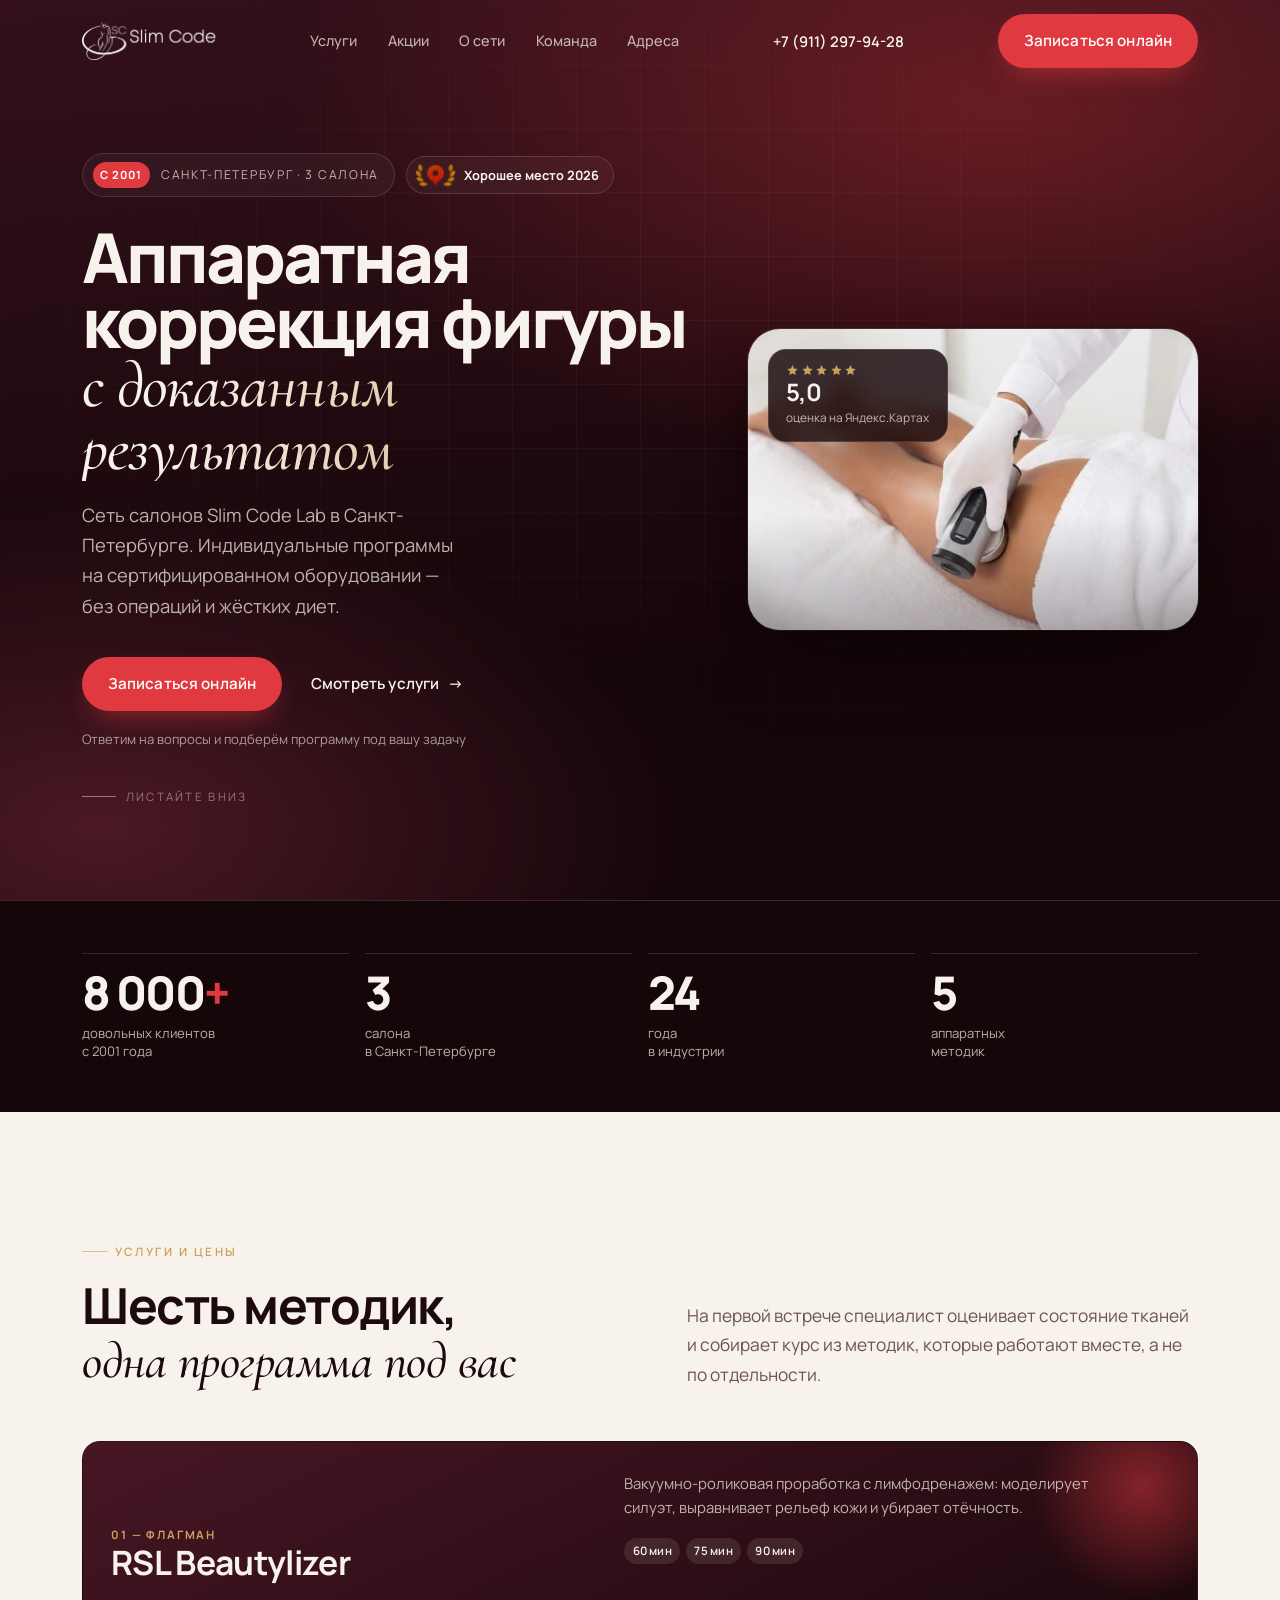
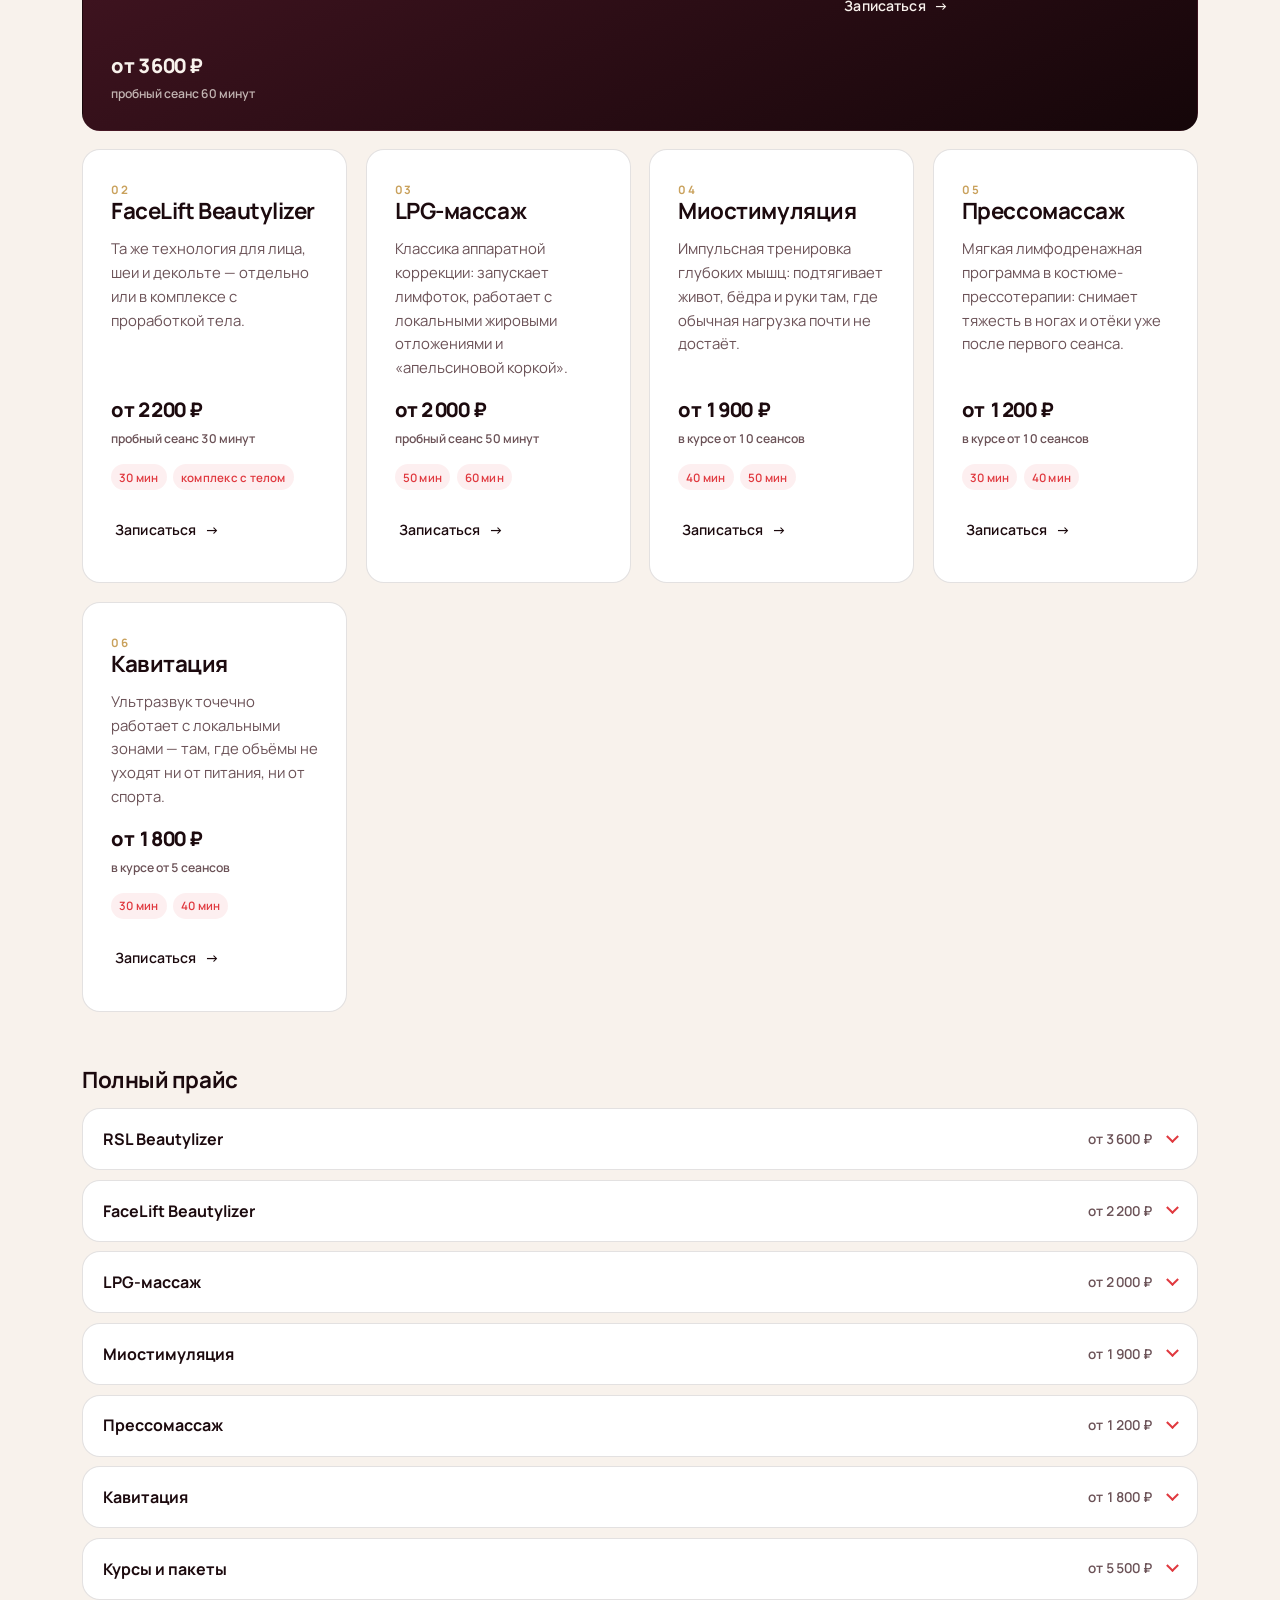
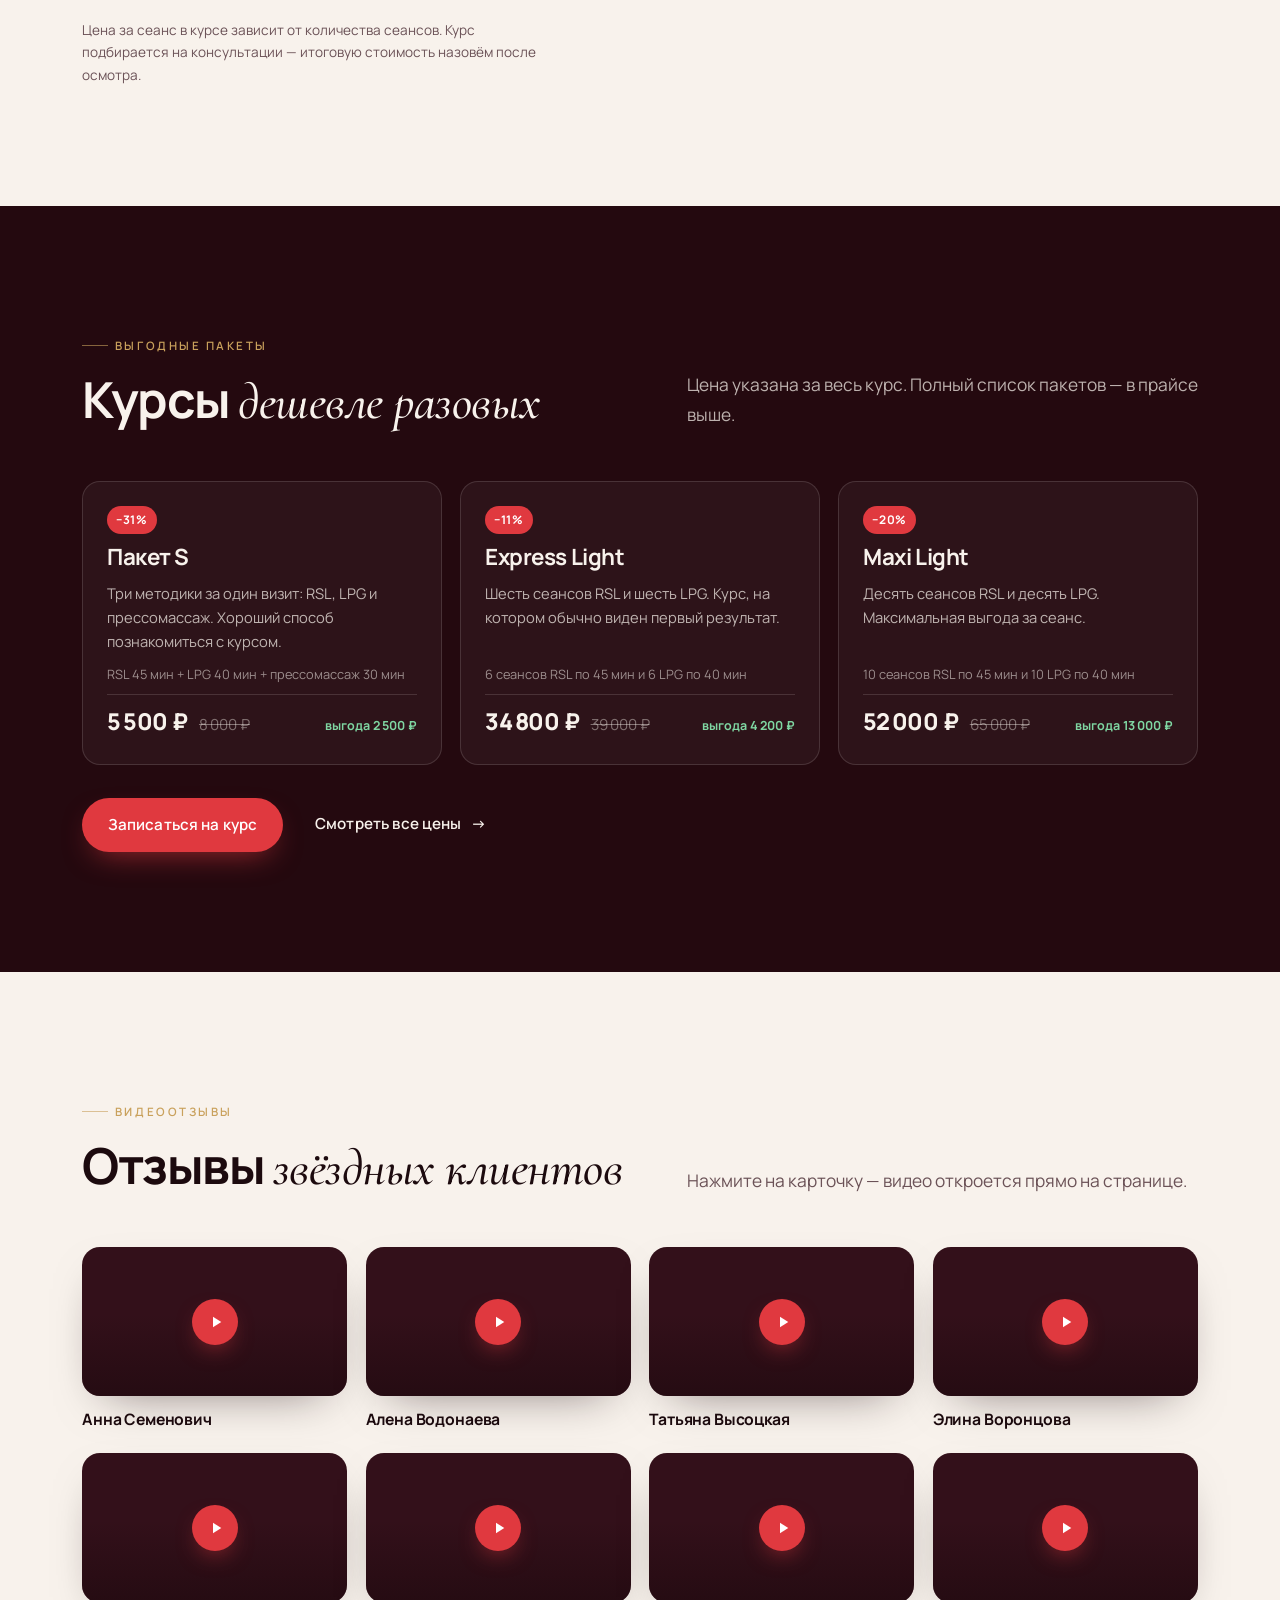
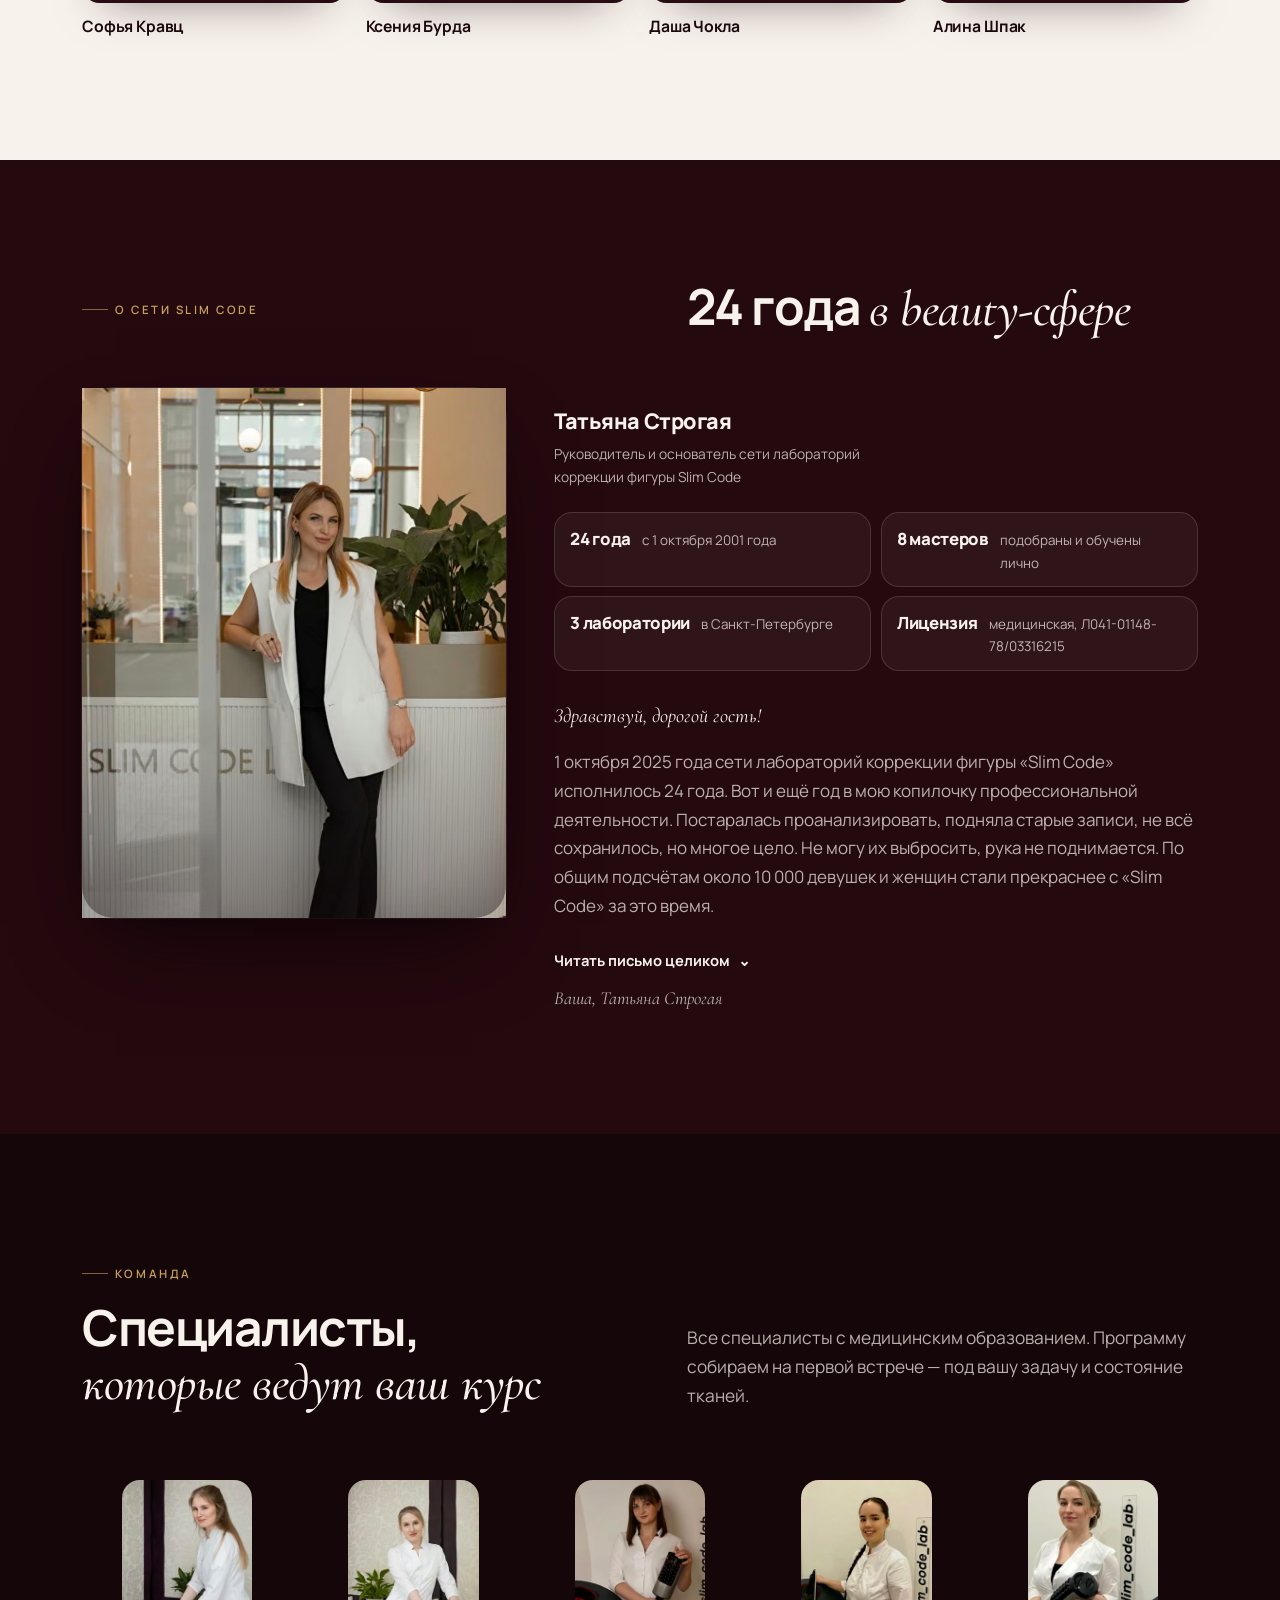
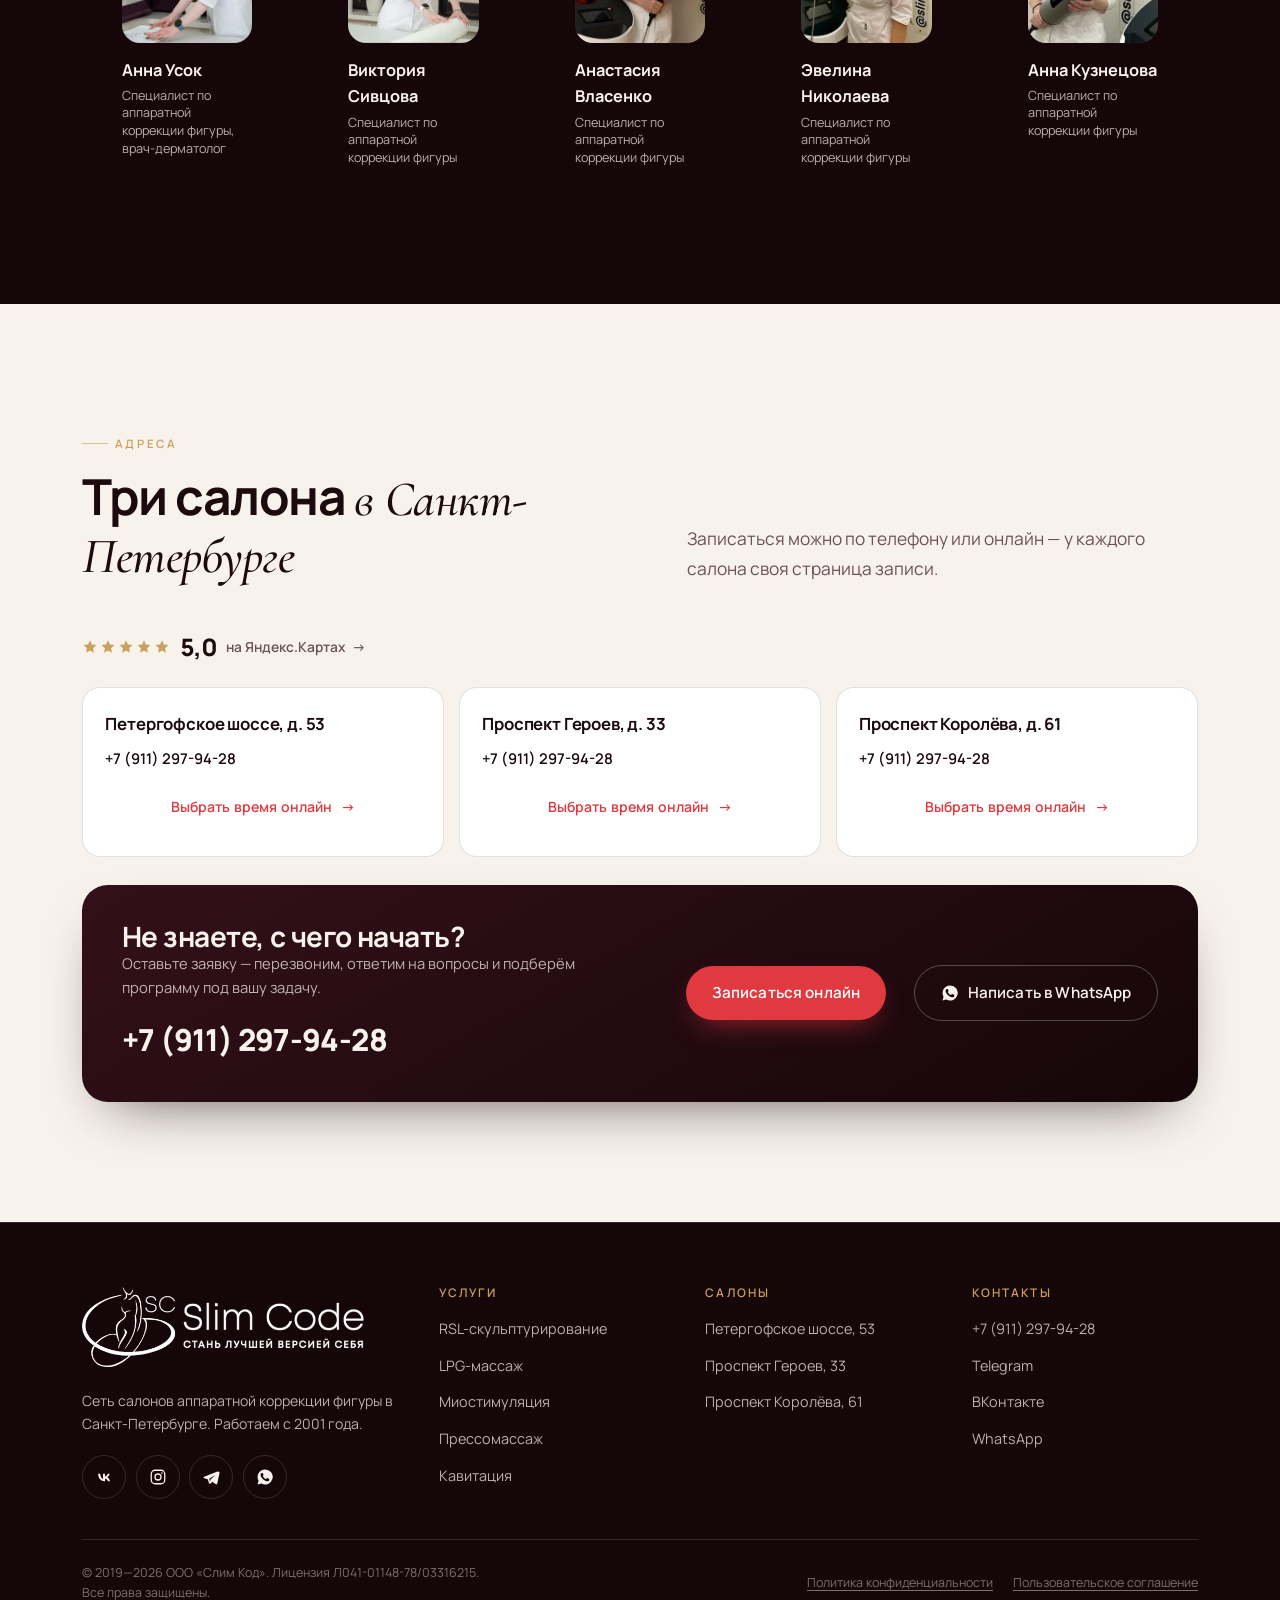
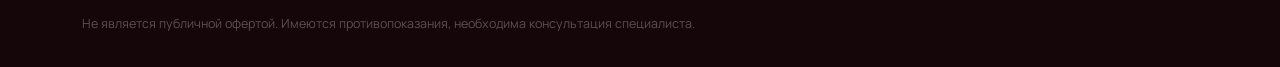
==== commit 4148ae1e: "Раздел «О сети»: письмо основателя с портретом Письмо Татьяны Строгой оставлено дословно, правится т" ====
--- a/index.html
+++ b/index.html
@@ -44,7 +44,12 @@
       "logo": "https://slimcodelab.ru/assets/logo-full.png",
       "image": "https://slimcodelab.ru/assets/og-cover.jpg",
       "telephone": "+7-911-297-94-28",
-      "foundingDate": "2001",
+      "foundingDate": "2001-10-01",
+      "founder": {
+        "@type": "Person",
+        "name": "Татьяна Строгая",
+        "jobTitle": "Руководитель и основатель сети Slim Code"
+      },
       "currenciesAccepted": "RUB",
       "areaServed": { "@type": "City", "name": "Санкт-Петербург" },
       "sameAs": [
@@ -638,6 +643,68 @@
 .person__role{font-size:.79rem;color:var(--on-dark);margin-top:.2rem;line-height:1.4;text-wrap:pretty}
 .person__exp{font-size:.74rem;color:var(--gold);margin-top:.4rem;letter-spacing:.04em}
 
+/* ---------- 9б. О сети: письмо основателя ---------------------------------
+   Две колонки на большом экране, на телефоне — портрет сверху, письмо ниже.
+   Портрет обрамлён так же, как кадр первого экрана: широкая рассеянная тень
+   и лёгкое затемнение по краям, чтобы фотография уходила в фон, а не
+   обрывалась по прямоугольнику. */
+.about__in{display:grid;gap:clamp(1.6rem,5vw,2.4rem)}
+.about__portrait{
+  /* figure по умолчанию имеет отступы браузера — обнуляем */
+  position:relative;display:block;align-self:start;margin:0;
+  border-radius:calc(var(--radius-lg) + 6px);
+  box-shadow:
+    0 40px 90px -35px rgba(10,3,5,.9),
+    0 12px 40px -20px rgba(10,3,5,.6),
+    0 0 0 1px rgba(248,242,236,.12);
+}
+.about__portrait::after{
+  content:"";position:absolute;inset:0;pointer-events:none;border-radius:inherit;
+  background:
+    radial-gradient(120% 100% at 50% 40%,transparent 58%,rgba(21,6,9,.40) 100%),
+    linear-gradient(to top,rgba(21,6,9,.32),transparent 40%);
+}
+.about__portrait img{
+  display:block;width:100%;height:auto;aspect-ratio:4/5;object-fit:cover;
+  border-radius:inherit;
+}
+.about__who{margin:.9rem 0 1.4rem}
+.about__name{font-size:1.35rem;font-weight:800;letter-spacing:-.02em}
+.about__role{font-size:.86rem;color:var(--on-dark);margin-top:.3rem;max-width:24em}
+
+/* Короткие факты вместо пересказа письма: их читают те, кто письмо не читает */
+.about__facts{display:grid;gap:.6rem;margin:1.5rem 0 1.75rem}
+.about__fact{
+  display:flex;align-items:baseline;gap:.7rem;
+  padding:.75rem .95rem;border-radius:var(--radius);
+  background:rgba(248,242,236,.05);border:1px solid var(--line-dark);
+}
+.about__fact b{font-size:1.05rem;font-weight:800;letter-spacing:-.02em;white-space:nowrap}
+.about__fact span{font-size:.84rem;color:var(--on-dark)}
+
+.letter p{margin:0 0 .95rem;color:var(--on-dark);line-height:1.7}
+.letter p:last-child{margin-bottom:0}
+.letter__hi{font-family:var(--serif);font-style:italic;font-size:1.25rem;color:var(--cream)!important}
+
+/* Раскрытие письма — та же плавная механика, что у прайса */
+.letter__more{margin-top:.4rem}
+.letter__more>summary{
+  list-style:none;cursor:pointer;display:inline-flex;align-items:center;gap:.5rem;
+  font-weight:700;font-size:.92rem;color:var(--cream);
+  padding:.7rem 0;
+}
+.letter__more>summary::-webkit-details-marker{display:none}
+.letter__more>summary .arw{transition:transform .3s var(--ease)}
+.letter__more[open]:not(.is-closing)>summary .arw{transform:rotate(180deg)}
+.letter__more[open]:not(.is-closing)>summary .letter__label--open{display:inline}
+.letter__more[open]:not(.is-closing)>summary .letter__label--shut{display:none}
+.letter__label--open{display:none}
+.letter__body{overflow:hidden;padding-top:.35rem}
+.about__sign{
+  font-family:var(--serif);font-style:italic;font-size:1.15rem;
+  color:var(--cream);margin-top:1.4rem;
+}
+
 /* ---------- 10. Адреса и контакты ---------------------------------------- */
 .contacts{background:var(--cream);color:var(--ink)}
 /* Оценка и ссылки на карточки в картах — там живут настоящие отзывы.
@@ -832,6 +899,10 @@
   .salons{grid-template-columns:repeat(3,1fr)}
   .team__grid{grid-template-columns:repeat(5,1fr);gap:1.25rem 1rem}
   .stars__grid{grid-template-columns:repeat(4,1fr);gap:1.25rem 1.15rem}
+  /* Портрет держится рядом с письмом, пока его листают */
+  .about__in{grid-template-columns:minmax(0,38%) minmax(0,1fr);gap:3rem;align-items:start}
+  .about__portrait{position:sticky;top:96px}   /* шапка 70px плюс воздух */
+  .about__facts{grid-template-columns:1fr 1fr}
   .contact-cta{grid-template-columns:1.1fr auto;align-items:center;padding:2.25rem 2.5rem;gap:2rem}
   .footer__top{grid-template-columns:1.4fr 1fr 1fr 1fr;gap:2.5rem}
   .fab{display:none}          /* на десктопе достаточно кнопок в секции контактов */
@@ -855,6 +926,7 @@
     <nav class="nav" aria-label="Основная навигация">
       <a href="#services">Услуги</a>
       <a href="#promos">Акции</a>
+      <a href="#about">О сети</a>
       <a href="#team">Команда</a>
       <a href="#contacts">Адреса</a>
     </nav>
@@ -874,6 +946,7 @@
   <nav class="menu__list" aria-label="Мобильная навигация">
     <a href="#services">Услуги</a>
     <a href="#promos">Акции</a>
+    <a href="#about">О сети</a>
     <a href="#team">Команда</a>
     <a href="#contacts">Адреса и контакты</a>
   </nav>
@@ -1331,6 +1404,94 @@
 <!-- ======================= 6. КОМАНДА =======================
      Плейсхолдеры фото: заменить блок .ph на
      <img src="assets/team-1.jpg" alt="Имя, специализация" loading="lazy"> -->
+<!-- ======================= О СЕТИ =======================
+     Письмо основателя. Текст авторский, дан клиентом целиком: правим только
+     типографику. Сразу видно приветствие и первый абзац, остальное — под
+     «Читать письмо целиком», иначе секция вытесняет всё остальное. -->
+<section class="section section--dark about" id="about">
+  <div class="wrap">
+    <div class="section-head section-head--split reveal">
+      <p class="eyebrow">О сети Slim Code</p>
+      <h2 class="h2">24 года <em>в beauty-сфере</em></h2>
+    </div>
+
+    <div class="about__in">
+      <figure class="about__portrait reveal">
+        <picture>
+          <source type="image/avif" srcset="assets/founder-480.avif 480w, assets/founder-750.avif 750w"
+                  sizes="(min-width:1000px) 38vw, 100vw">
+          <source type="image/webp" srcset="assets/founder-480.webp 480w, assets/founder-750.webp 750w"
+                  sizes="(min-width:1000px) 38vw, 100vw">
+          <img src="assets/founder-750.jpg"
+               srcset="assets/founder-480.jpg 480w, assets/founder-750.jpg 750w"
+               sizes="(min-width:1000px) 38vw, 100vw"
+               alt="Татьяна Строгая — основатель сети Slim Code"
+               loading="lazy" decoding="async" width="750" height="937">
+        </picture>
+      </figure>
+
+      <div class="about__text reveal" data-d="1">
+        <div class="about__who">
+          <p class="about__name">Татьяна Строгая</p>
+          <p class="about__role">Руководитель и основатель сети лабораторий коррекции фигуры Slim Code</p>
+        </div>
+
+        <!-- Короткие факты из письма — для тех, кто читать письмо не станет -->
+        <div class="about__facts">
+          <p class="about__fact"><b>24 года</b><span>с 1 октября 2001 года</span></p>
+          <p class="about__fact"><b>8 мастеров</b><span>подобраны и обучены лично</span></p>
+          <p class="about__fact"><b>3 лаборатории</b><span>в Санкт-Петербурге</span></p>
+          <p class="about__fact"><b>Лицензия</b><span>медицинская, Л041-01148-78/03316215</span></p>
+        </div>
+
+        <div class="letter">
+          <p class="letter__hi">Здравствуй, дорогой гость!</p>
+          <p>1 октября 2025 года сети лабораторий коррекции фигуры «Slim Code» исполнилось
+            24 года. Вот и ещё год в мою копилочку профессиональной деятельности.
+            Постаралась проанализировать, подняла старые записи, не всё сохранилось, но
+            многое цело. Не могу их выбросить, рука не поднимается. По общим подсчётам
+            около 10 000 девушек и женщин стали прекраснее с «Slim Code» за это время.</p>
+
+          <details class="letter__more">
+            <summary>
+              <span class="letter__label--shut">Читать письмо целиком</span>
+              <span class="letter__label--open">Свернуть письмо</span>
+              <span class="arw" aria-hidden="true">⌄</span>
+            </summary>
+            <div class="letter__body">
+              <p>Не сразу появилось это название. Конечно, 23 года назад и кабинетов по
+                коррекции фигуры было «на пальцах пересчитать». Первым клиентам, чтобы
+                записаться, приходилось приходить лично, потом появились пейджеры, а уж
+                потом сотовые телефоны, ну а ещё позднее и социальные сети. Поменялось
+                оборудование и техники: от баночного вакуумного массажа до современного
+                RSL-скульптурирования на аппарате Beautylizer. Но одно останется НАВСЕГДА —
+                это моя любовь и преданность работе, моё желание быть 100 % вовлечённой
+                в процесс.</p>
+              <p>Сейчас со мной в команде творят 8 мастеров, которых я сама долго подбирала
+                и обучала. На сегодня сеть «Slim Code» насчитывает 3 лаборатории в
+                г. Санкт-Петербурге. Для осуществления деятельности получена медицинская
+                лицензия (Л041-01148-78/03316215). В салонах меня часто можно увидеть в
+                качестве руководителя и специалиста. Да, я также принимаю наших дорогих
+                пациентов).</p>
+              <p>Безмерно я счастлива, что знаю каждого клиента, со многими знакома лично,
+                что могу общаться, делать разборы и давать рекомендации в процессе и в
+                завершении курса. Всегда искренне радуюсь нашим новым встречам и совместным
+                результатам.</p>
+              <p>Заявляю 100 %, что в любом возрасте можно стать «лучшей версией себя» —
+                стройнее, подтянутей, глаже, здоровее, с ровной осанкой, желанной, любимой
+                и уверенной в себе. Я счастлива быть причастной к этому чудесному процессу
+                преображения!</p>
+              <p>Дорогие мои, очень жду вас у нас в гостях!</p>
+            </div>
+          </details>
+
+          <p class="about__sign">Ваша, Татьяна Строгая</p>
+        </div>
+      </div>
+    </div>
+  </div>
+</section>
+
 <section class="section section--deep team" id="team">
   <div class="wrap">
     <div class="section-head section-head--split reveal">
@@ -2181,8 +2342,8 @@
      Без JS и при отключённых анимациях остаётся обычное поведение. */
   var EASING = 'cubic-bezier(.2,.7,.25,1)';
 
-  Array.prototype.forEach.call(document.querySelectorAll('.price'), function (block) {
-    var body = block.querySelector('.price__body');
+  Array.prototype.forEach.call(document.querySelectorAll('.price, .letter__more'), function (block) {
+    var body = block.querySelector('.price__body, .letter__body');
     var summary = block.querySelector('summary');
     if (!body || !summary || !body.animate) return;
     var running = null;
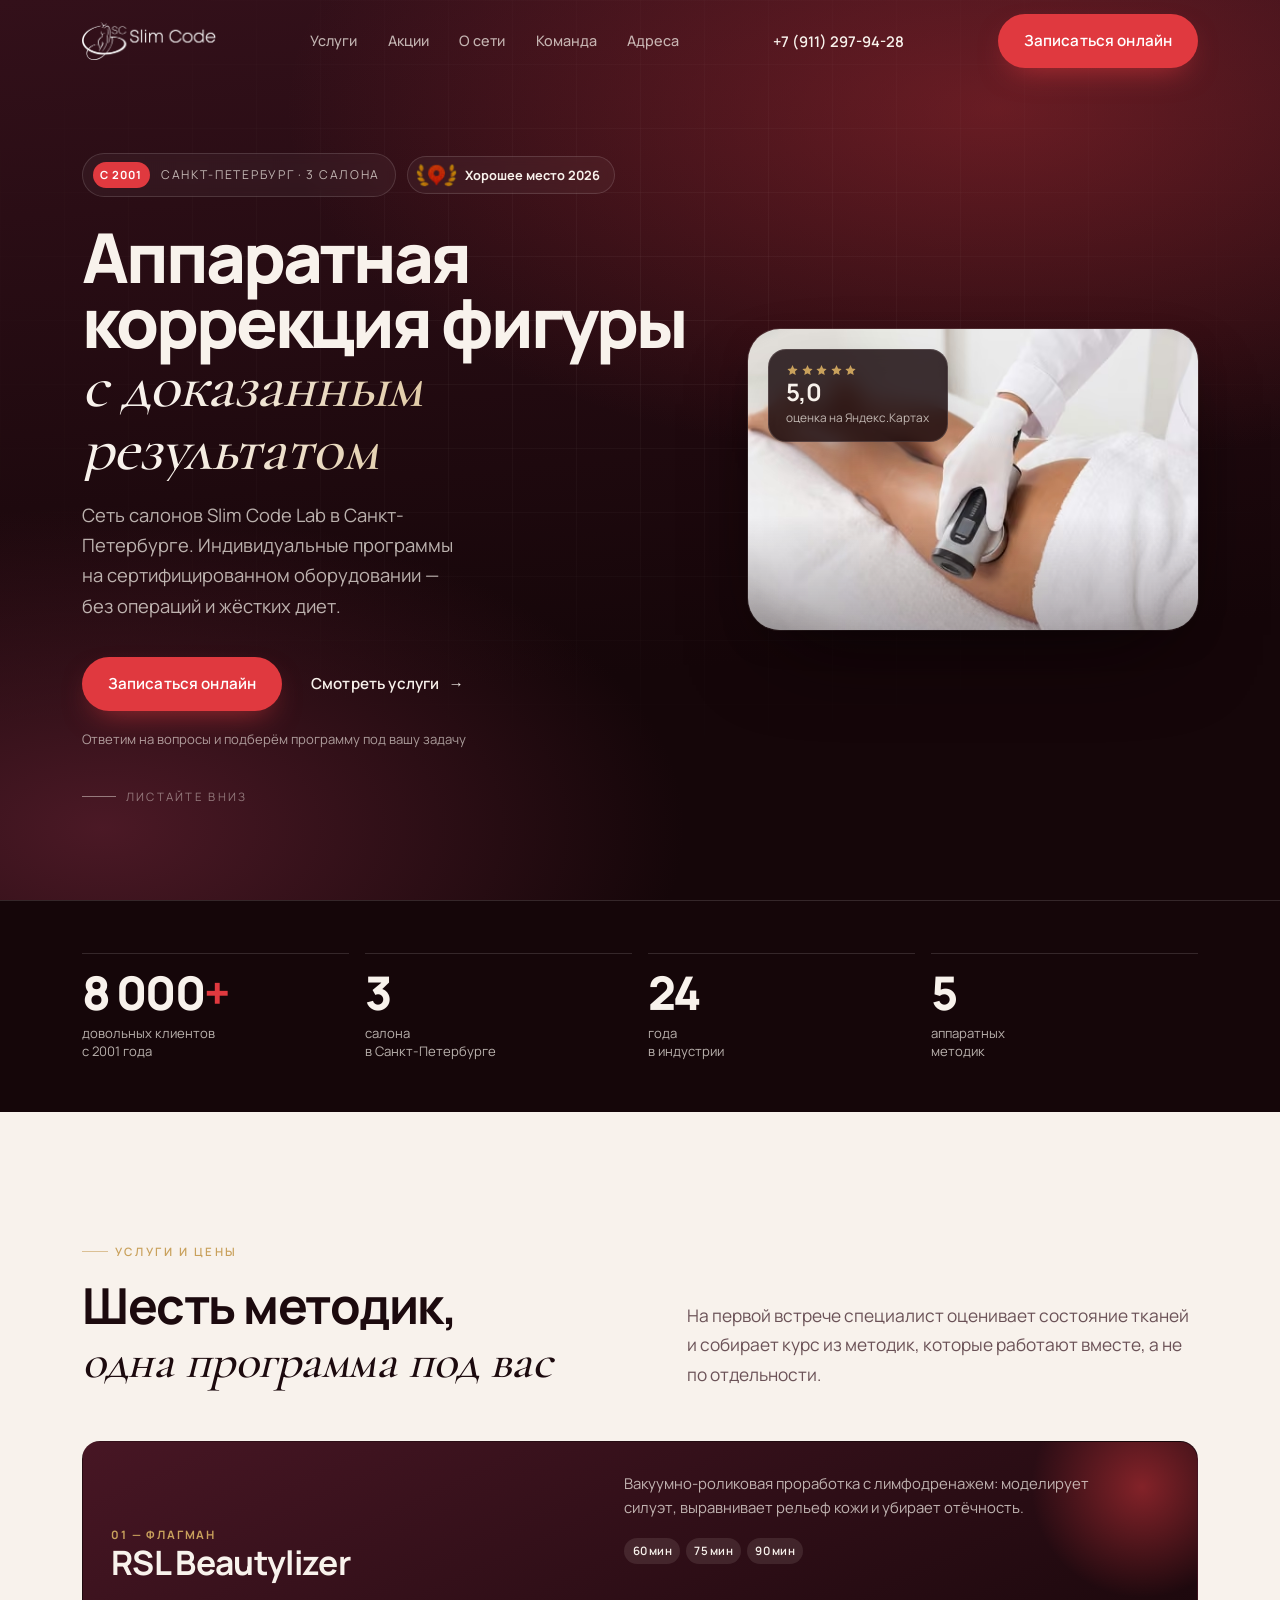
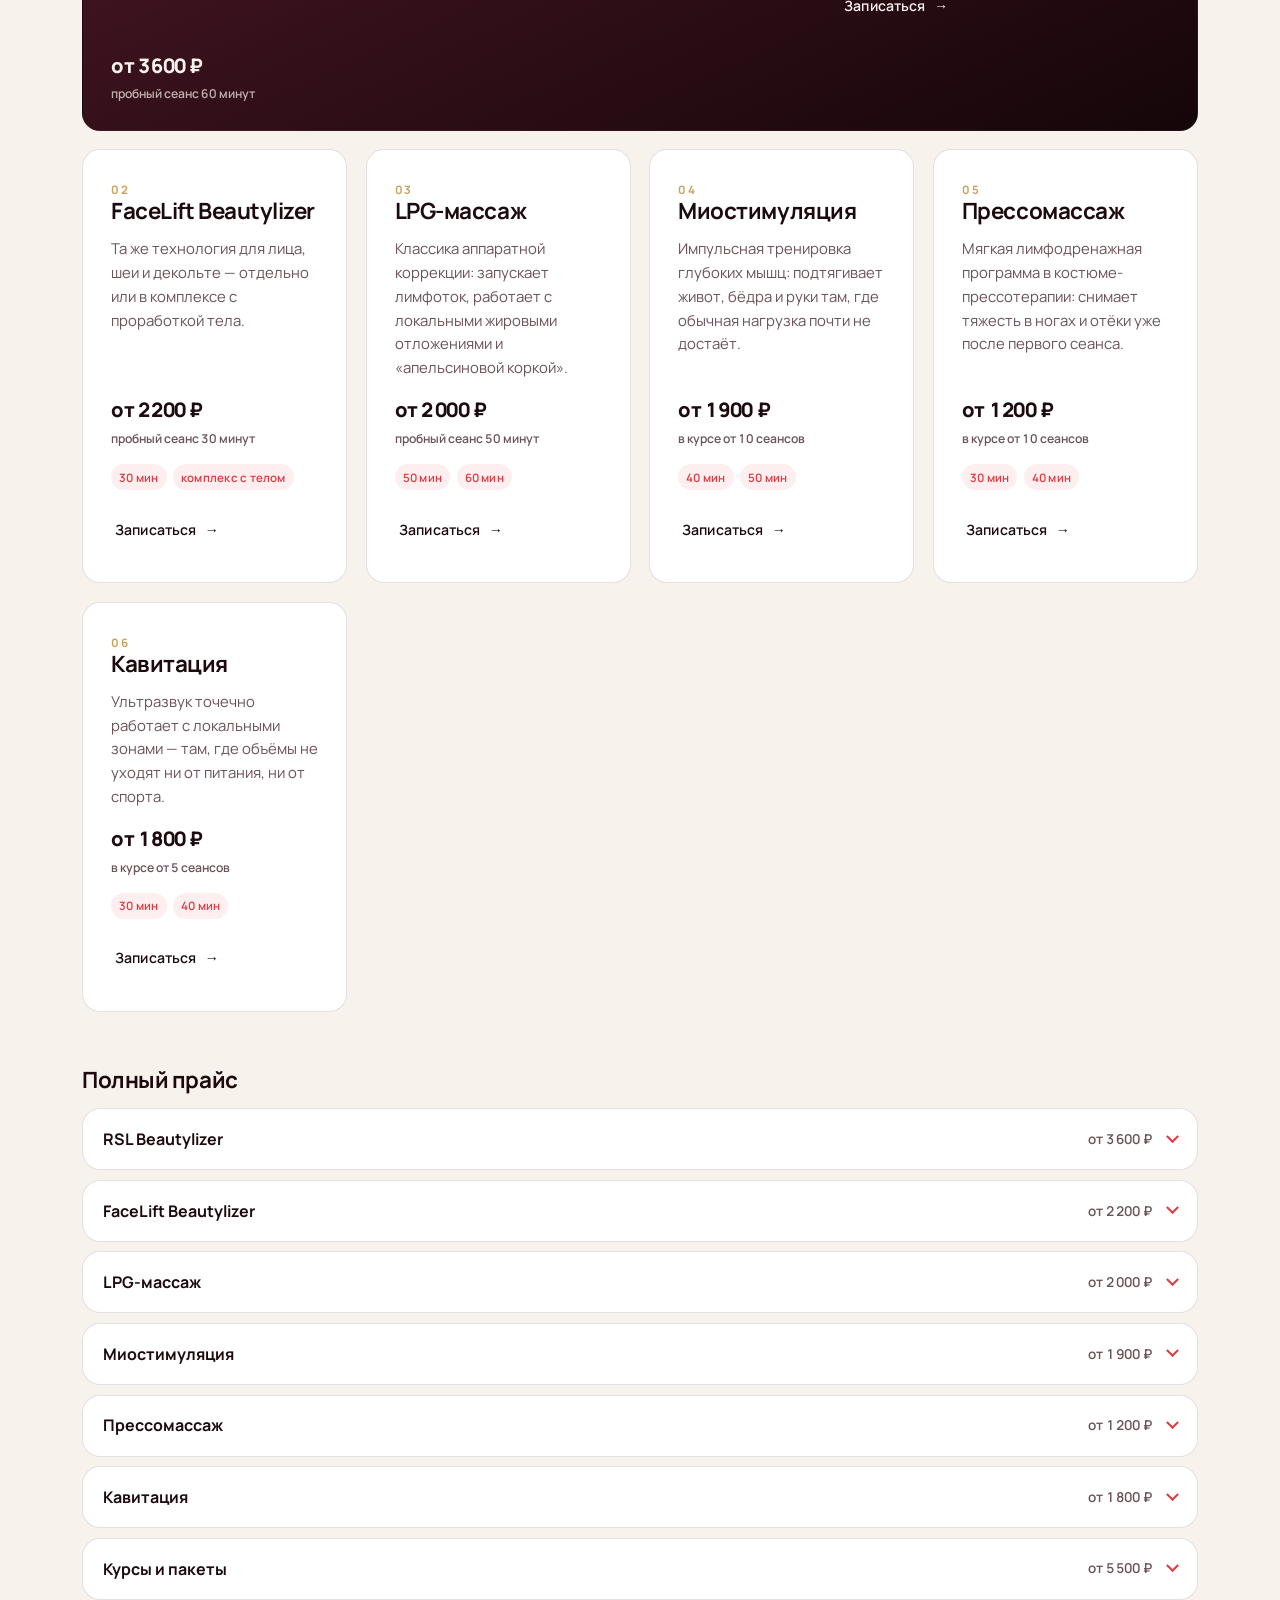
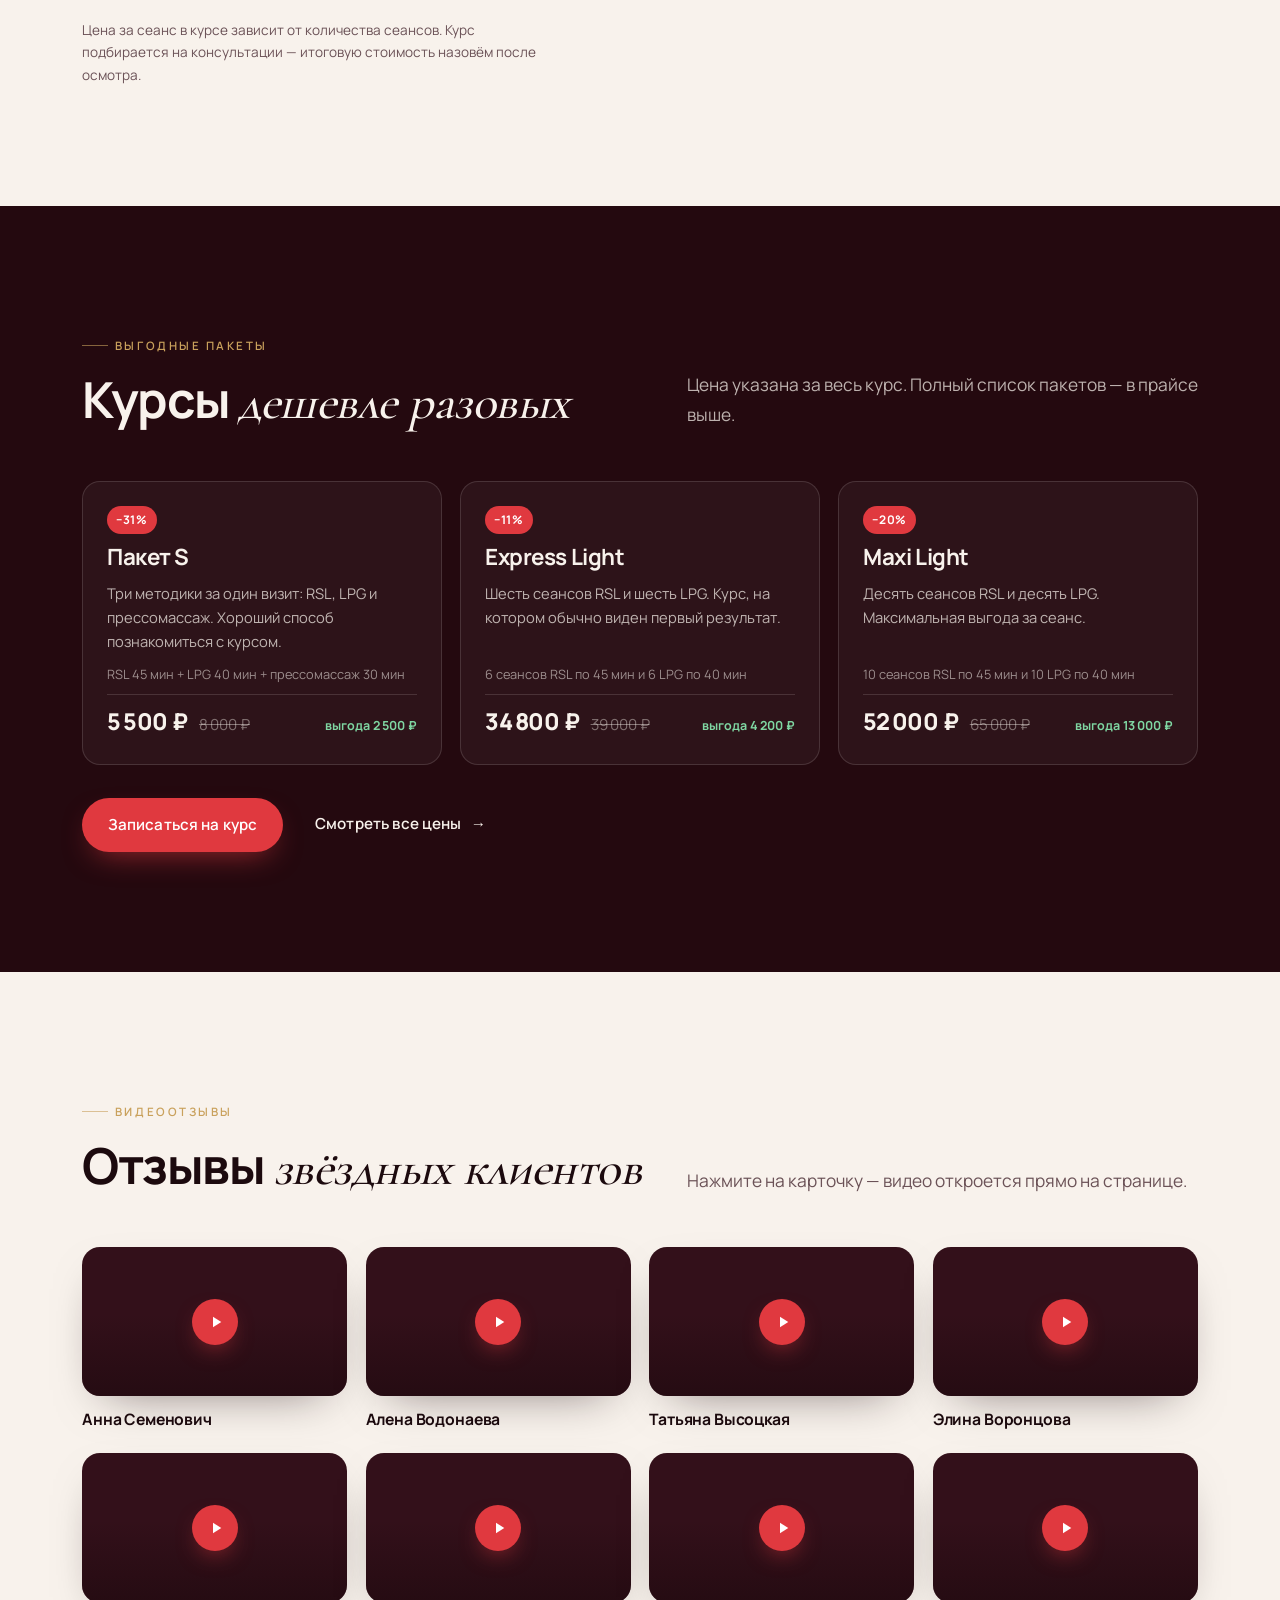
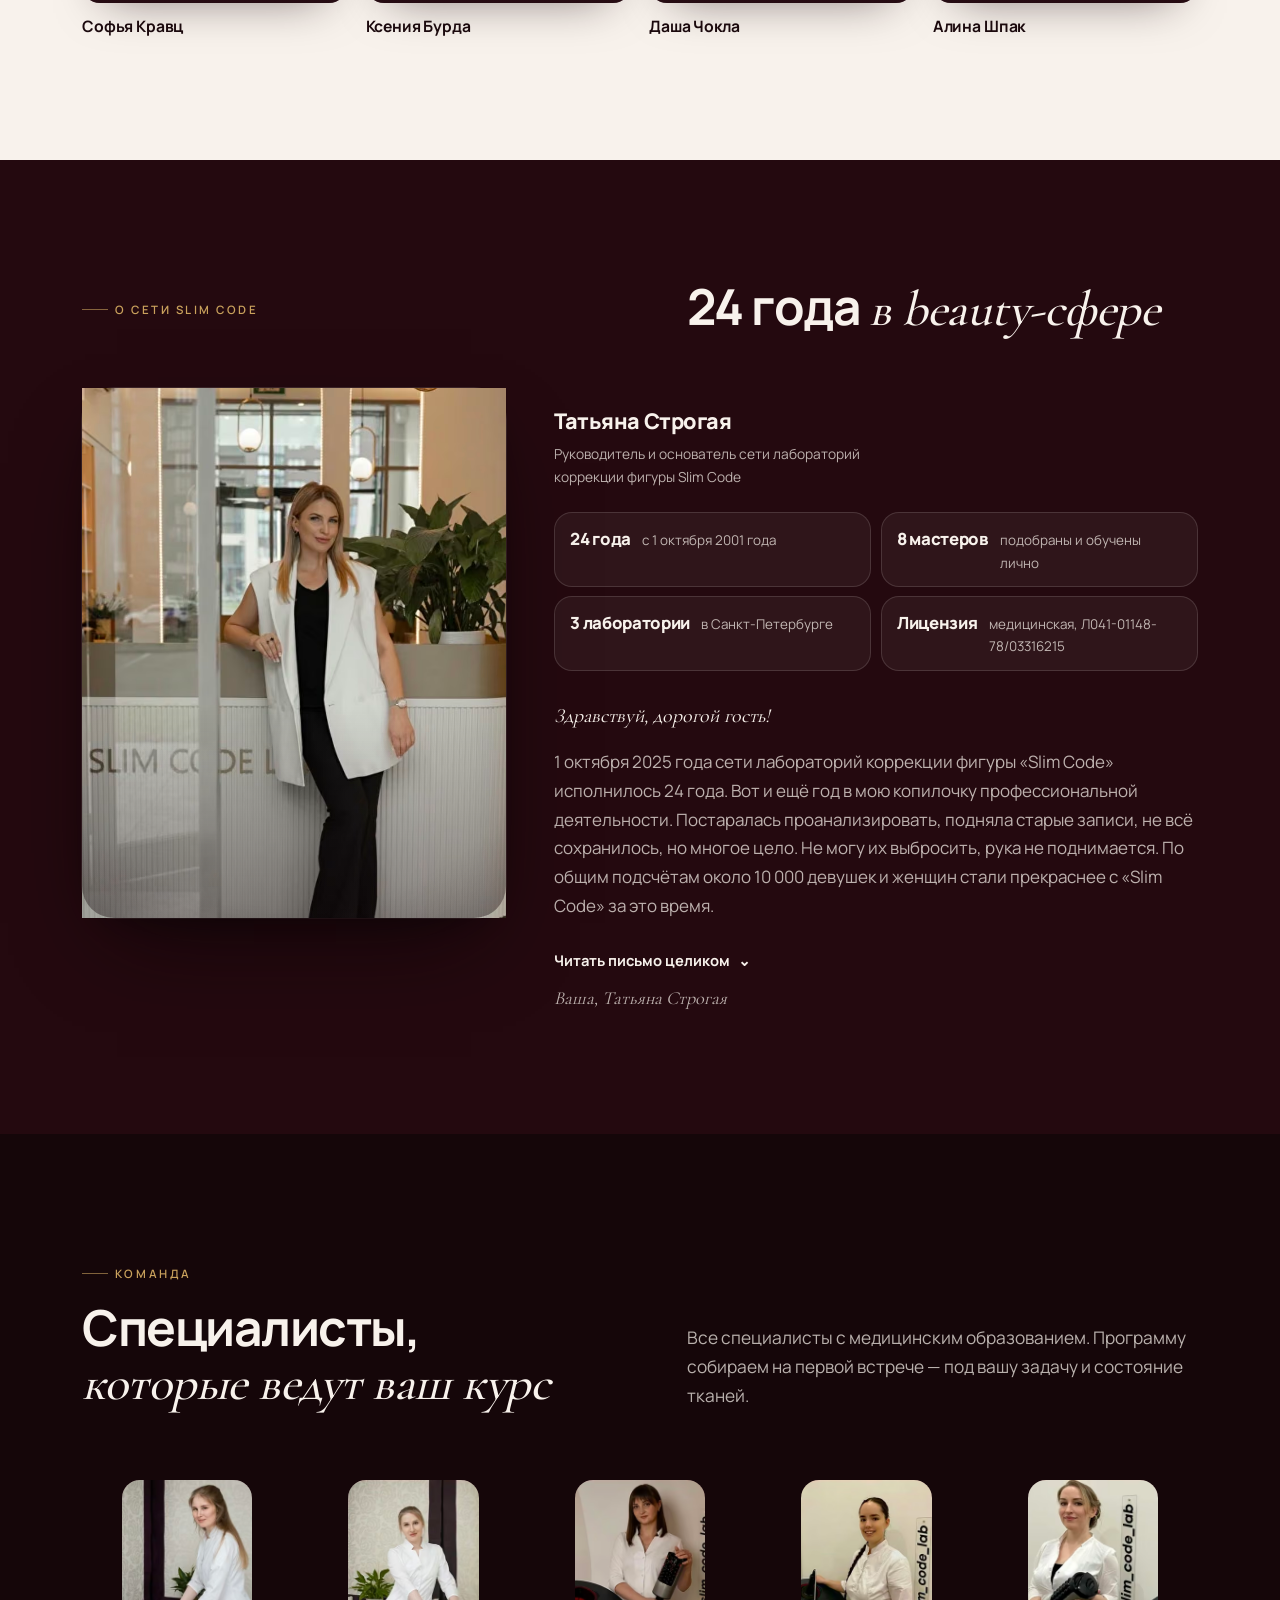
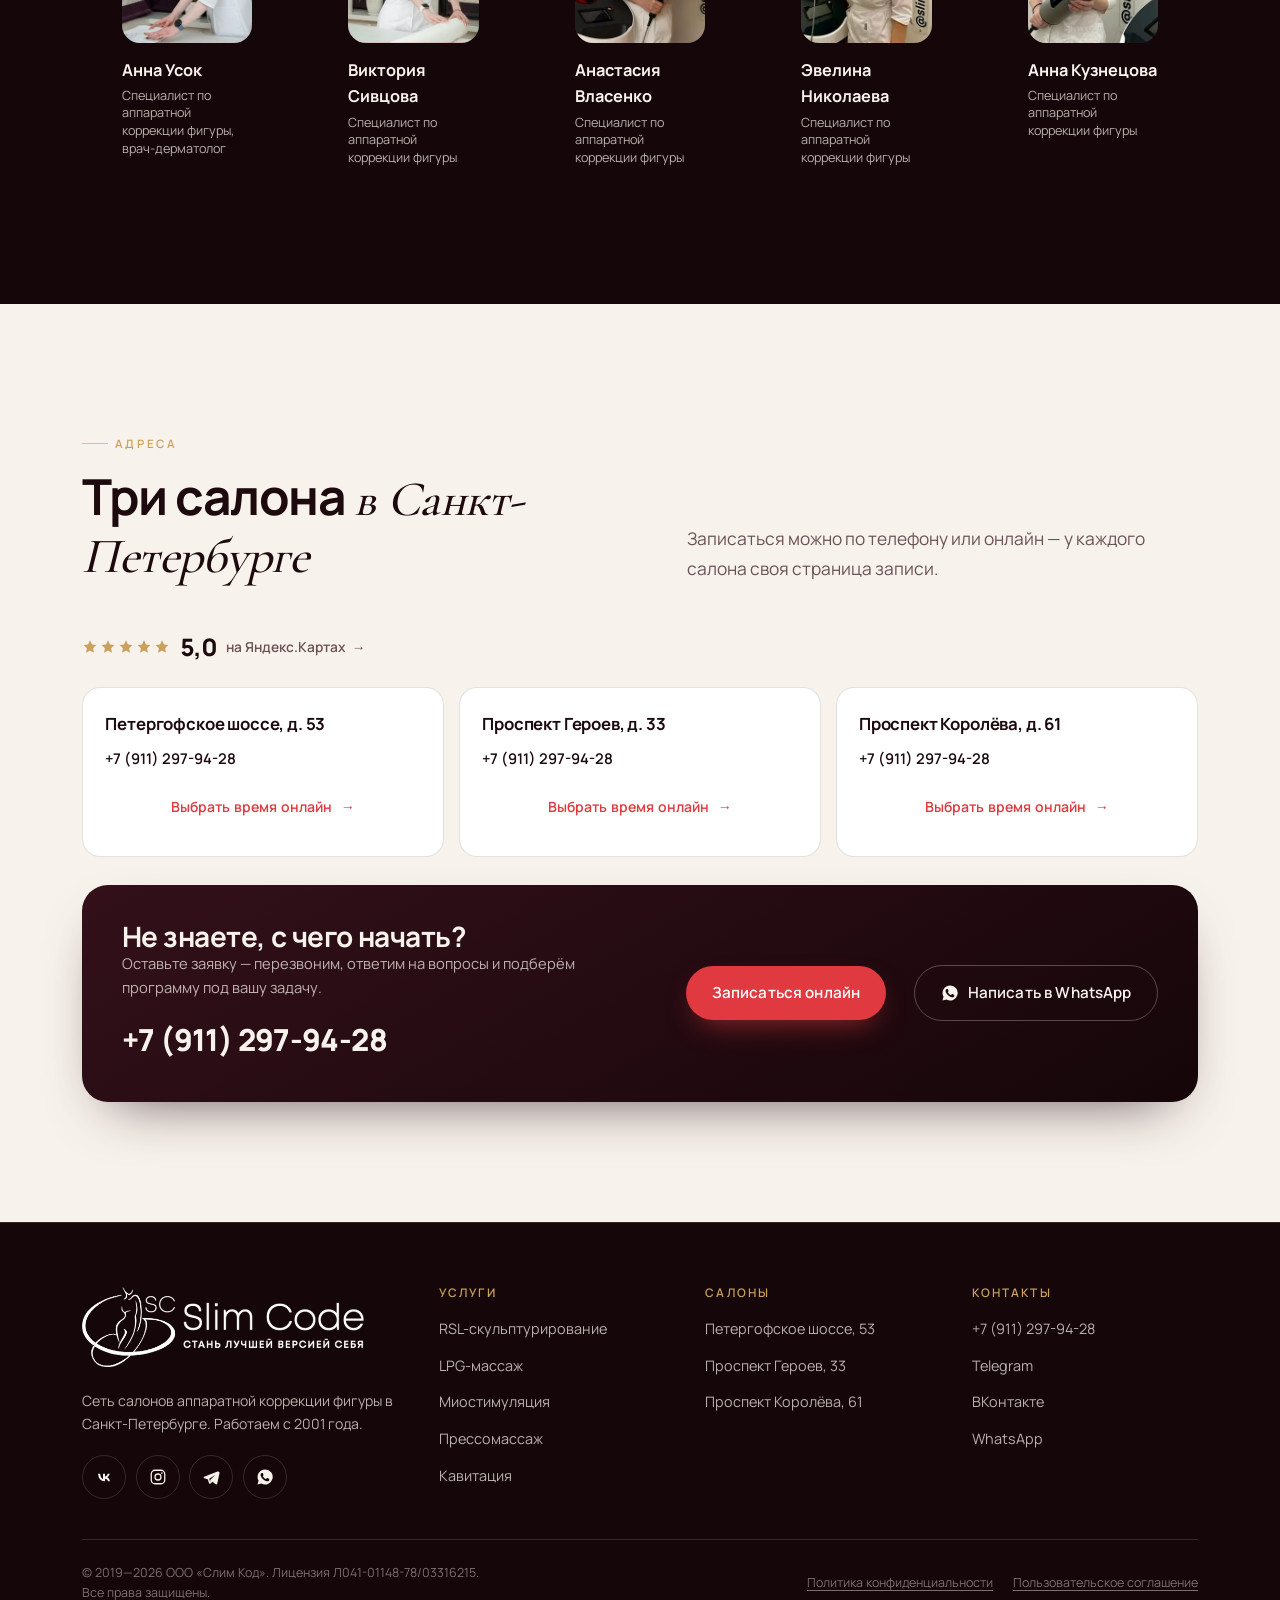
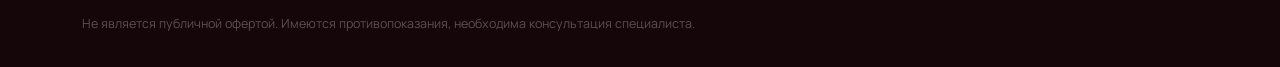
==== commit 132fc1b9: "Документы переписаны под этот сайт, шрифты перенесены на свой домен Разбор старых текстов дал двадца" ====
--- a/index.html
+++ b/index.html
@@ -21,10 +21,7 @@
 
 <!-- Шрифты: заголовки — гротеск с характером, текст — нейтральный гротеск.
      Есть системные фолбэки, страница не «прыгает» если шрифты не загрузились. -->
-<link rel="preconnect" href="https://fonts.googleapis.com">
-<link rel="preconnect" href="https://fonts.gstatic.com" crossorigin>
 <script>document.documentElement.classList.add('js');</script>
-<link href="https://fonts.googleapis.com/css2?family=Manrope:wght@400;500;600;700;800&family=Cormorant+Garamond:wght@400;500;600&display=swap" rel="stylesheet">
 
 
 <!-- Микроразметка Schema.org для поисковиков и карточек в выдаче.
@@ -125,6 +122,10 @@
 }
 </script>
 
+<!-- Шрифты лежат на своём домене: к сторонним серверам страница
+     не обращается, IP посетителя никуда не уходит. Файлы собирает
+     tools/fetch-fonts.py. -->
+<link rel="stylesheet" href="assets/fonts/fonts.css">
 <style>
 /* =========================================================================
    SLIM CODE LAB — одностраничный лендинг
@@ -832,6 +833,19 @@
 }
 .form__err a{color:var(--accent);font-weight:600;text-decoration:underline;text-underline-offset:2px}
 .form .btn--primary{width:100%;margin-top:.35rem}
+/* Отметка о согласии: крупная зона нажатия, на телефоне это важно */
+.consent{
+  display:flex;gap:.65rem;align-items:flex-start;cursor:pointer;
+  font-size:.84rem;line-height:1.5;color:var(--ink-soft);
+}
+.consent input{
+  flex:none;width:20px;height:20px;margin:.1rem 0 0;
+  accent-color:var(--accent);cursor:pointer;
+}
+.consent a{color:var(--ink);text-decoration:underline;text-underline-offset:2px}
+.consent a:hover{color:var(--accent)}
+.consent.is-invalid span{color:var(--accent)}
+
 .form__note{font-size:.72rem;color:var(--ink-soft);line-height:1.5}
 .form__note a{text-decoration:underline;text-underline-offset:2px}
 .btn__wa{flex:0 0 auto}
@@ -1811,6 +1825,14 @@
         <label>Компания<input type="text" name="company" tabindex="-1" autocomplete="off"></label>
       </div>
 
+      <!-- Согласие даётся активным действием: отметка не проставлена заранее,
+           без неё форма не отправляется. Это требование к сбору персональных данных. -->
+      <label class="consent" for="fAgree">
+        <input type="checkbox" id="fAgree" name="agree" required aria-describedby="errAgree">
+        <span>Согласен на обработку персональных данных в соответствии с
+          <a href="privacy.html" target="_blank" rel="noopener">политикой конфиденциальности</a></span>
+      </label>
+      <p class="field__err" id="errAgree" aria-live="polite"></p>
       <button class="btn btn--primary" id="submitBtn" type="submit">
         <span class="btn__spin" aria-hidden="true"></span>
         <svg class="btn__wa" viewBox="0 0 24 24" width="18" height="18" fill="currentColor" aria-hidden="true"><path d="M12 2a10 10 0 00-8.6 15L2 22l5.2-1.4A10 10 0 1012 2zm5.8 14.2c-.2.7-1.4 1.3-2 1.4-.5.1-1.1.1-1.8-.1-.4-.1-1-.3-1.7-.6-3-1.3-4.9-4.3-5-4.5-.2-.2-1.2-1.6-1.2-3s.7-2.1 1-2.4c.3-.3.6-.4.8-.4h.6c.2 0 .4 0 .6.5l.9 2c.1.2.1.4 0 .5l-.3.5-.4.4c-.1.1-.3.3-.1.6.2.3.8 1.3 1.7 2.1 1.1 1 2 1.3 2.3 1.4.3.1.4.1.6-.1l.8-1c.2-.2.4-.2.6-.1l2 1c.2.1.4.2.4.3.1.2.1.7-.1 1.3z"/></svg>
@@ -1823,7 +1845,6 @@
         <a href="https://wa.clck.bar/79112979428" target="_blank" rel="noopener">WhatsApp</a>.
       </p>
 
-      <p class="form__note">Нажимая кнопку, вы соглашаетесь с <a href="privacy.html">политикой конфиденциальности</a> и обработкой персональных данных.</p>
 
       <div class="form__alt">
         <p class="form__alt-label">Или выберите время сами</p>
@@ -2393,17 +2414,25 @@
   var formErr = document.getElementById('formErr');
   var openedAt = 0;                 // когда открыли форму — быстрая отправка = бот
 
+  var agreeField = form.elements.agree;
+  var errBox = {};                  // поле → куда писать сообщение об ошибке
+  errBox[nameField.name] = 'errName';
+  errBox[phoneField.name] = 'errPhone';
+  errBox[agreeField.name] = 'errAgree';
+
   function setError(field, msg) {
-    field.classList.add('is-invalid');
-    var box = document.getElementById(field === nameField ? 'errName' : 'errPhone');
+    // у отметки подсвечиваем подпись целиком, сама коробочка слишком мелкая
+    (field === agreeField ? field.closest('.consent') : field).classList.add('is-invalid');
+    var box = document.getElementById(errBox[field.name]);
     if (box) box.textContent = msg;
   }
   function clearError(field) {
-    field.classList.remove('is-invalid');
-    var box = document.getElementById(field === nameField ? 'errName' : 'errPhone');
+    (field === agreeField ? field.closest('.consent') : field).classList.remove('is-invalid');
+    var box = document.getElementById(errBox[field.name]);
     if (box) box.textContent = '';
   }
   nameField.addEventListener('input', function () { clearError(nameField); });
+  agreeField.addEventListener('change', function () { clearError(agreeField); });
 
   function validate() {
     var ok = true;
@@ -2413,7 +2442,14 @@
     if (onlyDigits(phoneField.value).length !== 11) {
       setError(phoneField, 'Введите номер полностью'); ok = false;
     }
-    if (!ok) (nameField.classList.contains('is-invalid') ? nameField : phoneField).focus();
+    if (!agreeField.checked) {
+      setError(agreeField, 'Без согласия мы не можем принять заявку'); ok = false;
+    }
+    if (!ok) {
+      if (nameField.classList.contains('is-invalid')) nameField.focus();
+      else if (phoneField.classList.contains('is-invalid')) phoneField.focus();
+      else agreeField.focus();
+    }
     return ok;
   }
 
--- a/assets/fonts/fonts.css
+++ b/assets/fonts/fonts.css
@@ -0,0 +1,322 @@
+/* Шрифты лежат рядом с сайтом: к сторонним серверам страница не обращается.
+   Файл собран tools/fetch-fonts.py, руками не правится. */
+
+/* cyrillic-ext */
+@font-face {
+  font-family: 'Cormorant Garamond';
+  font-style: normal;
+  font-weight: 400;
+  font-display: swap;
+  src: url('cormorant-400-cyrillic-ext.woff2') format('woff2');
+  unicode-range: U+0460-052F, U+1C80-1C8A, U+20B4, U+2DE0-2DFF, U+A640-A69F, U+FE2E-FE2F;
+}
+
+/* cyrillic */
+@font-face {
+  font-family: 'Cormorant Garamond';
+  font-style: normal;
+  font-weight: 400;
+  font-display: swap;
+  src: url('cormorant-400-cyrillic.woff2') format('woff2');
+  unicode-range: U+0301, U+0400-045F, U+0490-0491, U+04B0-04B1, U+2116;
+}
+
+/* latin-ext */
+@font-face {
+  font-family: 'Cormorant Garamond';
+  font-style: normal;
+  font-weight: 400;
+  font-display: swap;
+  src: url('cormorant-400-latin-ext.woff2') format('woff2');
+  unicode-range: U+0100-02BA, U+02BD-02C5, U+02C7-02CC, U+02CE-02D7, U+02DD-02FF, U+0304, U+0308, U+0329, U+1D00-1DBF, U+1E00-1E9F, U+1EF2-1EFF, U+2020, U+20A0-20AB, U+20AD-20C0, U+2113, U+2C60-2C7F, U+A720-A7FF;
+}
+
+/* latin */
+@font-face {
+  font-family: 'Cormorant Garamond';
+  font-style: normal;
+  font-weight: 400;
+  font-display: swap;
+  src: url('cormorant-400-latin.woff2') format('woff2');
+  unicode-range: U+0000-00FF, U+0131, U+0152-0153, U+02BB-02BC, U+02C6, U+02DA, U+02DC, U+0304, U+0308, U+0329, U+2000-206F, U+20AC, U+2122, U+2191, U+2193, U+2212, U+2215, U+FEFF, U+FFFD;
+}
+
+/* cyrillic-ext */
+@font-face {
+  font-family: 'Cormorant Garamond';
+  font-style: normal;
+  font-weight: 500;
+  font-display: swap;
+  src: url('cormorant-500-cyrillic-ext.woff2') format('woff2');
+  unicode-range: U+0460-052F, U+1C80-1C8A, U+20B4, U+2DE0-2DFF, U+A640-A69F, U+FE2E-FE2F;
+}
+
+/* cyrillic */
+@font-face {
+  font-family: 'Cormorant Garamond';
+  font-style: normal;
+  font-weight: 500;
+  font-display: swap;
+  src: url('cormorant-500-cyrillic.woff2') format('woff2');
+  unicode-range: U+0301, U+0400-045F, U+0490-0491, U+04B0-04B1, U+2116;
+}
+
+/* latin-ext */
+@font-face {
+  font-family: 'Cormorant Garamond';
+  font-style: normal;
+  font-weight: 500;
+  font-display: swap;
+  src: url('cormorant-500-latin-ext.woff2') format('woff2');
+  unicode-range: U+0100-02BA, U+02BD-02C5, U+02C7-02CC, U+02CE-02D7, U+02DD-02FF, U+0304, U+0308, U+0329, U+1D00-1DBF, U+1E00-1E9F, U+1EF2-1EFF, U+2020, U+20A0-20AB, U+20AD-20C0, U+2113, U+2C60-2C7F, U+A720-A7FF;
+}
+
+/* latin */
+@font-face {
+  font-family: 'Cormorant Garamond';
+  font-style: normal;
+  font-weight: 500;
+  font-display: swap;
+  src: url('cormorant-500-latin.woff2') format('woff2');
+  unicode-range: U+0000-00FF, U+0131, U+0152-0153, U+02BB-02BC, U+02C6, U+02DA, U+02DC, U+0304, U+0308, U+0329, U+2000-206F, U+20AC, U+2122, U+2191, U+2193, U+2212, U+2215, U+FEFF, U+FFFD;
+}
+
+/* cyrillic-ext */
+@font-face {
+  font-family: 'Cormorant Garamond';
+  font-style: normal;
+  font-weight: 600;
+  font-display: swap;
+  src: url('cormorant-600-cyrillic-ext.woff2') format('woff2');
+  unicode-range: U+0460-052F, U+1C80-1C8A, U+20B4, U+2DE0-2DFF, U+A640-A69F, U+FE2E-FE2F;
+}
+
+/* cyrillic */
+@font-face {
+  font-family: 'Cormorant Garamond';
+  font-style: normal;
+  font-weight: 600;
+  font-display: swap;
+  src: url('cormorant-600-cyrillic.woff2') format('woff2');
+  unicode-range: U+0301, U+0400-045F, U+0490-0491, U+04B0-04B1, U+2116;
+}
+
+/* latin-ext */
+@font-face {
+  font-family: 'Cormorant Garamond';
+  font-style: normal;
+  font-weight: 600;
+  font-display: swap;
+  src: url('cormorant-600-latin-ext.woff2') format('woff2');
+  unicode-range: U+0100-02BA, U+02BD-02C5, U+02C7-02CC, U+02CE-02D7, U+02DD-02FF, U+0304, U+0308, U+0329, U+1D00-1DBF, U+1E00-1E9F, U+1EF2-1EFF, U+2020, U+20A0-20AB, U+20AD-20C0, U+2113, U+2C60-2C7F, U+A720-A7FF;
+}
+
+/* latin */
+@font-face {
+  font-family: 'Cormorant Garamond';
+  font-style: normal;
+  font-weight: 600;
+  font-display: swap;
+  src: url('cormorant-600-latin.woff2') format('woff2');
+  unicode-range: U+0000-00FF, U+0131, U+0152-0153, U+02BB-02BC, U+02C6, U+02DA, U+02DC, U+0304, U+0308, U+0329, U+2000-206F, U+20AC, U+2122, U+2191, U+2193, U+2212, U+2215, U+FEFF, U+FFFD;
+}
+
+/* cyrillic-ext */
+@font-face {
+  font-family: 'Manrope';
+  font-style: normal;
+  font-weight: 400;
+  font-display: swap;
+  src: url('manrope-400-cyrillic-ext.woff2') format('woff2');
+  unicode-range: U+0460-052F, U+1C80-1C8A, U+20B4, U+2DE0-2DFF, U+A640-A69F, U+FE2E-FE2F;
+}
+
+/* cyrillic */
+@font-face {
+  font-family: 'Manrope';
+  font-style: normal;
+  font-weight: 400;
+  font-display: swap;
+  src: url('manrope-400-cyrillic.woff2') format('woff2');
+  unicode-range: U+0301, U+0400-045F, U+0490-0491, U+04B0-04B1, U+2116;
+}
+
+/* latin-ext */
+@font-face {
+  font-family: 'Manrope';
+  font-style: normal;
+  font-weight: 400;
+  font-display: swap;
+  src: url('manrope-400-latin-ext.woff2') format('woff2');
+  unicode-range: U+0100-02BA, U+02BD-02C5, U+02C7-02CC, U+02CE-02D7, U+02DD-02FF, U+0304, U+0308, U+0329, U+1D00-1DBF, U+1E00-1E9F, U+1EF2-1EFF, U+2020, U+20A0-20AB, U+20AD-20C0, U+2113, U+2C60-2C7F, U+A720-A7FF;
+}
+
+/* latin */
+@font-face {
+  font-family: 'Manrope';
+  font-style: normal;
+  font-weight: 400;
+  font-display: swap;
+  src: url('manrope-400-latin.woff2') format('woff2');
+  unicode-range: U+0000-00FF, U+0131, U+0152-0153, U+02BB-02BC, U+02C6, U+02DA, U+02DC, U+0304, U+0308, U+0329, U+2000-206F, U+20AC, U+2122, U+2191, U+2193, U+2212, U+2215, U+FEFF, U+FFFD;
+}
+
+/* cyrillic-ext */
+@font-face {
+  font-family: 'Manrope';
+  font-style: normal;
+  font-weight: 500;
+  font-display: swap;
+  src: url('manrope-500-cyrillic-ext.woff2') format('woff2');
+  unicode-range: U+0460-052F, U+1C80-1C8A, U+20B4, U+2DE0-2DFF, U+A640-A69F, U+FE2E-FE2F;
+}
+
+/* cyrillic */
+@font-face {
+  font-family: 'Manrope';
+  font-style: normal;
+  font-weight: 500;
+  font-display: swap;
+  src: url('manrope-500-cyrillic.woff2') format('woff2');
+  unicode-range: U+0301, U+0400-045F, U+0490-0491, U+04B0-04B1, U+2116;
+}
+
+/* latin-ext */
+@font-face {
+  font-family: 'Manrope';
+  font-style: normal;
+  font-weight: 500;
+  font-display: swap;
+  src: url('manrope-500-latin-ext.woff2') format('woff2');
+  unicode-range: U+0100-02BA, U+02BD-02C5, U+02C7-02CC, U+02CE-02D7, U+02DD-02FF, U+0304, U+0308, U+0329, U+1D00-1DBF, U+1E00-1E9F, U+1EF2-1EFF, U+2020, U+20A0-20AB, U+20AD-20C0, U+2113, U+2C60-2C7F, U+A720-A7FF;
+}
+
+/* latin */
+@font-face {
+  font-family: 'Manrope';
+  font-style: normal;
+  font-weight: 500;
+  font-display: swap;
+  src: url('manrope-500-latin.woff2') format('woff2');
+  unicode-range: U+0000-00FF, U+0131, U+0152-0153, U+02BB-02BC, U+02C6, U+02DA, U+02DC, U+0304, U+0308, U+0329, U+2000-206F, U+20AC, U+2122, U+2191, U+2193, U+2212, U+2215, U+FEFF, U+FFFD;
+}
+
+/* cyrillic-ext */
+@font-face {
+  font-family: 'Manrope';
+  font-style: normal;
+  font-weight: 600;
+  font-display: swap;
+  src: url('manrope-600-cyrillic-ext.woff2') format('woff2');
+  unicode-range: U+0460-052F, U+1C80-1C8A, U+20B4, U+2DE0-2DFF, U+A640-A69F, U+FE2E-FE2F;
+}
+
+/* cyrillic */
+@font-face {
+  font-family: 'Manrope';
+  font-style: normal;
+  font-weight: 600;
+  font-display: swap;
+  src: url('manrope-600-cyrillic.woff2') format('woff2');
+  unicode-range: U+0301, U+0400-045F, U+0490-0491, U+04B0-04B1, U+2116;
+}
+
+/* latin-ext */
+@font-face {
+  font-family: 'Manrope';
+  font-style: normal;
+  font-weight: 600;
+  font-display: swap;
+  src: url('manrope-600-latin-ext.woff2') format('woff2');
+  unicode-range: U+0100-02BA, U+02BD-02C5, U+02C7-02CC, U+02CE-02D7, U+02DD-02FF, U+0304, U+0308, U+0329, U+1D00-1DBF, U+1E00-1E9F, U+1EF2-1EFF, U+2020, U+20A0-20AB, U+20AD-20C0, U+2113, U+2C60-2C7F, U+A720-A7FF;
+}
+
+/* latin */
+@font-face {
+  font-family: 'Manrope';
+  font-style: normal;
+  font-weight: 600;
+  font-display: swap;
+  src: url('manrope-600-latin.woff2') format('woff2');
+  unicode-range: U+0000-00FF, U+0131, U+0152-0153, U+02BB-02BC, U+02C6, U+02DA, U+02DC, U+0304, U+0308, U+0329, U+2000-206F, U+20AC, U+2122, U+2191, U+2193, U+2212, U+2215, U+FEFF, U+FFFD;
+}
+
+/* cyrillic-ext */
+@font-face {
+  font-family: 'Manrope';
+  font-style: normal;
+  font-weight: 700;
+  font-display: swap;
+  src: url('manrope-700-cyrillic-ext.woff2') format('woff2');
+  unicode-range: U+0460-052F, U+1C80-1C8A, U+20B4, U+2DE0-2DFF, U+A640-A69F, U+FE2E-FE2F;
+}
+
+/* cyrillic */
+@font-face {
+  font-family: 'Manrope';
+  font-style: normal;
+  font-weight: 700;
+  font-display: swap;
+  src: url('manrope-700-cyrillic.woff2') format('woff2');
+  unicode-range: U+0301, U+0400-045F, U+0490-0491, U+04B0-04B1, U+2116;
+}
+
+/* latin-ext */
+@font-face {
+  font-family: 'Manrope';
+  font-style: normal;
+  font-weight: 700;
+  font-display: swap;
+  src: url('manrope-700-latin-ext.woff2') format('woff2');
+  unicode-range: U+0100-02BA, U+02BD-02C5, U+02C7-02CC, U+02CE-02D7, U+02DD-02FF, U+0304, U+0308, U+0329, U+1D00-1DBF, U+1E00-1E9F, U+1EF2-1EFF, U+2020, U+20A0-20AB, U+20AD-20C0, U+2113, U+2C60-2C7F, U+A720-A7FF;
+}
+
+/* latin */
+@font-face {
+  font-family: 'Manrope';
+  font-style: normal;
+  font-weight: 700;
+  font-display: swap;
+  src: url('manrope-700-latin.woff2') format('woff2');
+  unicode-range: U+0000-00FF, U+0131, U+0152-0153, U+02BB-02BC, U+02C6, U+02DA, U+02DC, U+0304, U+0308, U+0329, U+2000-206F, U+20AC, U+2122, U+2191, U+2193, U+2212, U+2215, U+FEFF, U+FFFD;
+}
+
+/* cyrillic-ext */
+@font-face {
+  font-family: 'Manrope';
+  font-style: normal;
+  font-weight: 800;
+  font-display: swap;
+  src: url('manrope-800-cyrillic-ext.woff2') format('woff2');
+  unicode-range: U+0460-052F, U+1C80-1C8A, U+20B4, U+2DE0-2DFF, U+A640-A69F, U+FE2E-FE2F;
+}
+
+/* cyrillic */
+@font-face {
+  font-family: 'Manrope';
+  font-style: normal;
+  font-weight: 800;
+  font-display: swap;
+  src: url('manrope-800-cyrillic.woff2') format('woff2');
+  unicode-range: U+0301, U+0400-045F, U+0490-0491, U+04B0-04B1, U+2116;
+}
+
+/* latin-ext */
+@font-face {
+  font-family: 'Manrope';
+  font-style: normal;
+  font-weight: 800;
+  font-display: swap;
+  src: url('manrope-800-latin-ext.woff2') format('woff2');
+  unicode-range: U+0100-02BA, U+02BD-02C5, U+02C7-02CC, U+02CE-02D7, U+02DD-02FF, U+0304, U+0308, U+0329, U+1D00-1DBF, U+1E00-1E9F, U+1EF2-1EFF, U+2020, U+20A0-20AB, U+20AD-20C0, U+2113, U+2C60-2C7F, U+A720-A7FF;
+}
+
+/* latin */
+@font-face {
+  font-family: 'Manrope';
+  font-style: normal;
+  font-weight: 800;
+  font-display: swap;
+  src: url('manrope-800-latin.woff2') format('woff2');
+  unicode-range: U+0000-00FF, U+0131, U+0152-0153, U+02BB-02BC, U+02C6, U+02DA, U+02DC, U+0304, U+0308, U+0329, U+2000-206F, U+20AC, U+2122, U+2191, U+2193, U+2212, U+2215, U+FEFF, U+FFFD;
+}
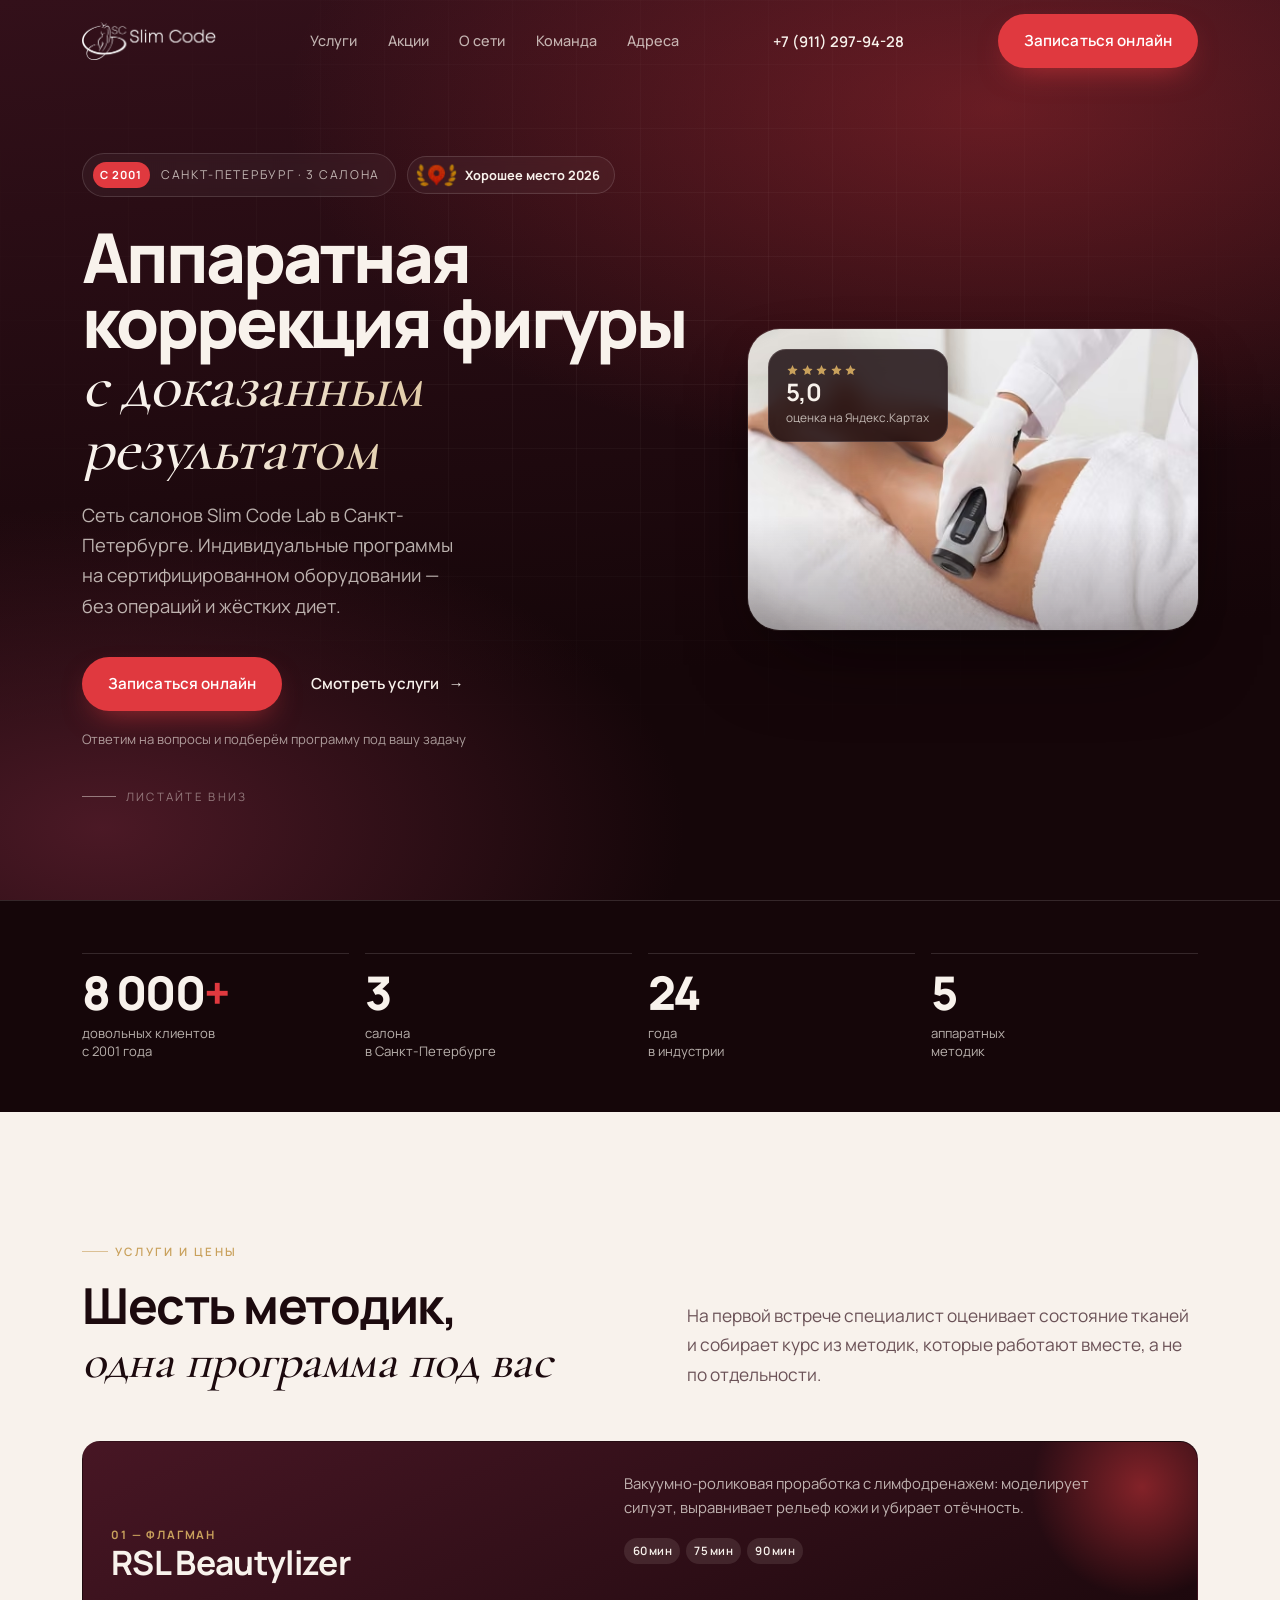
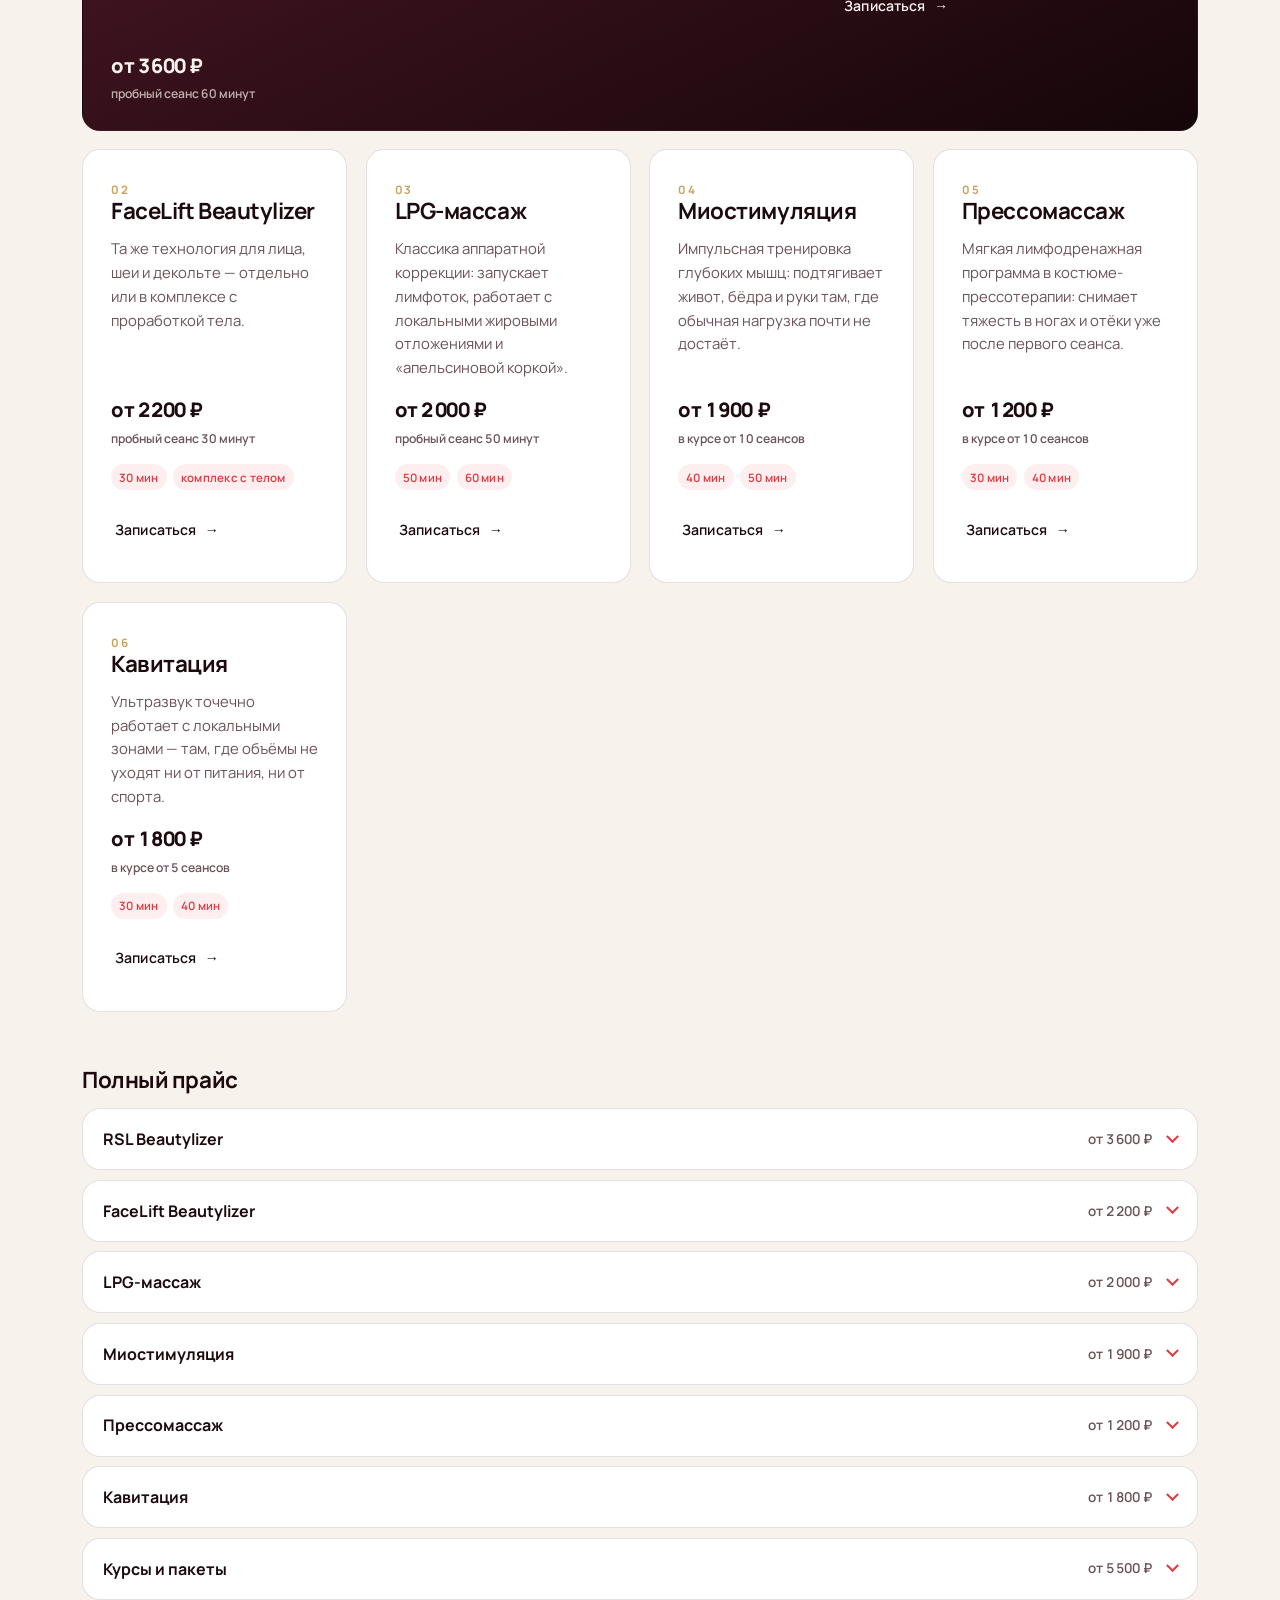
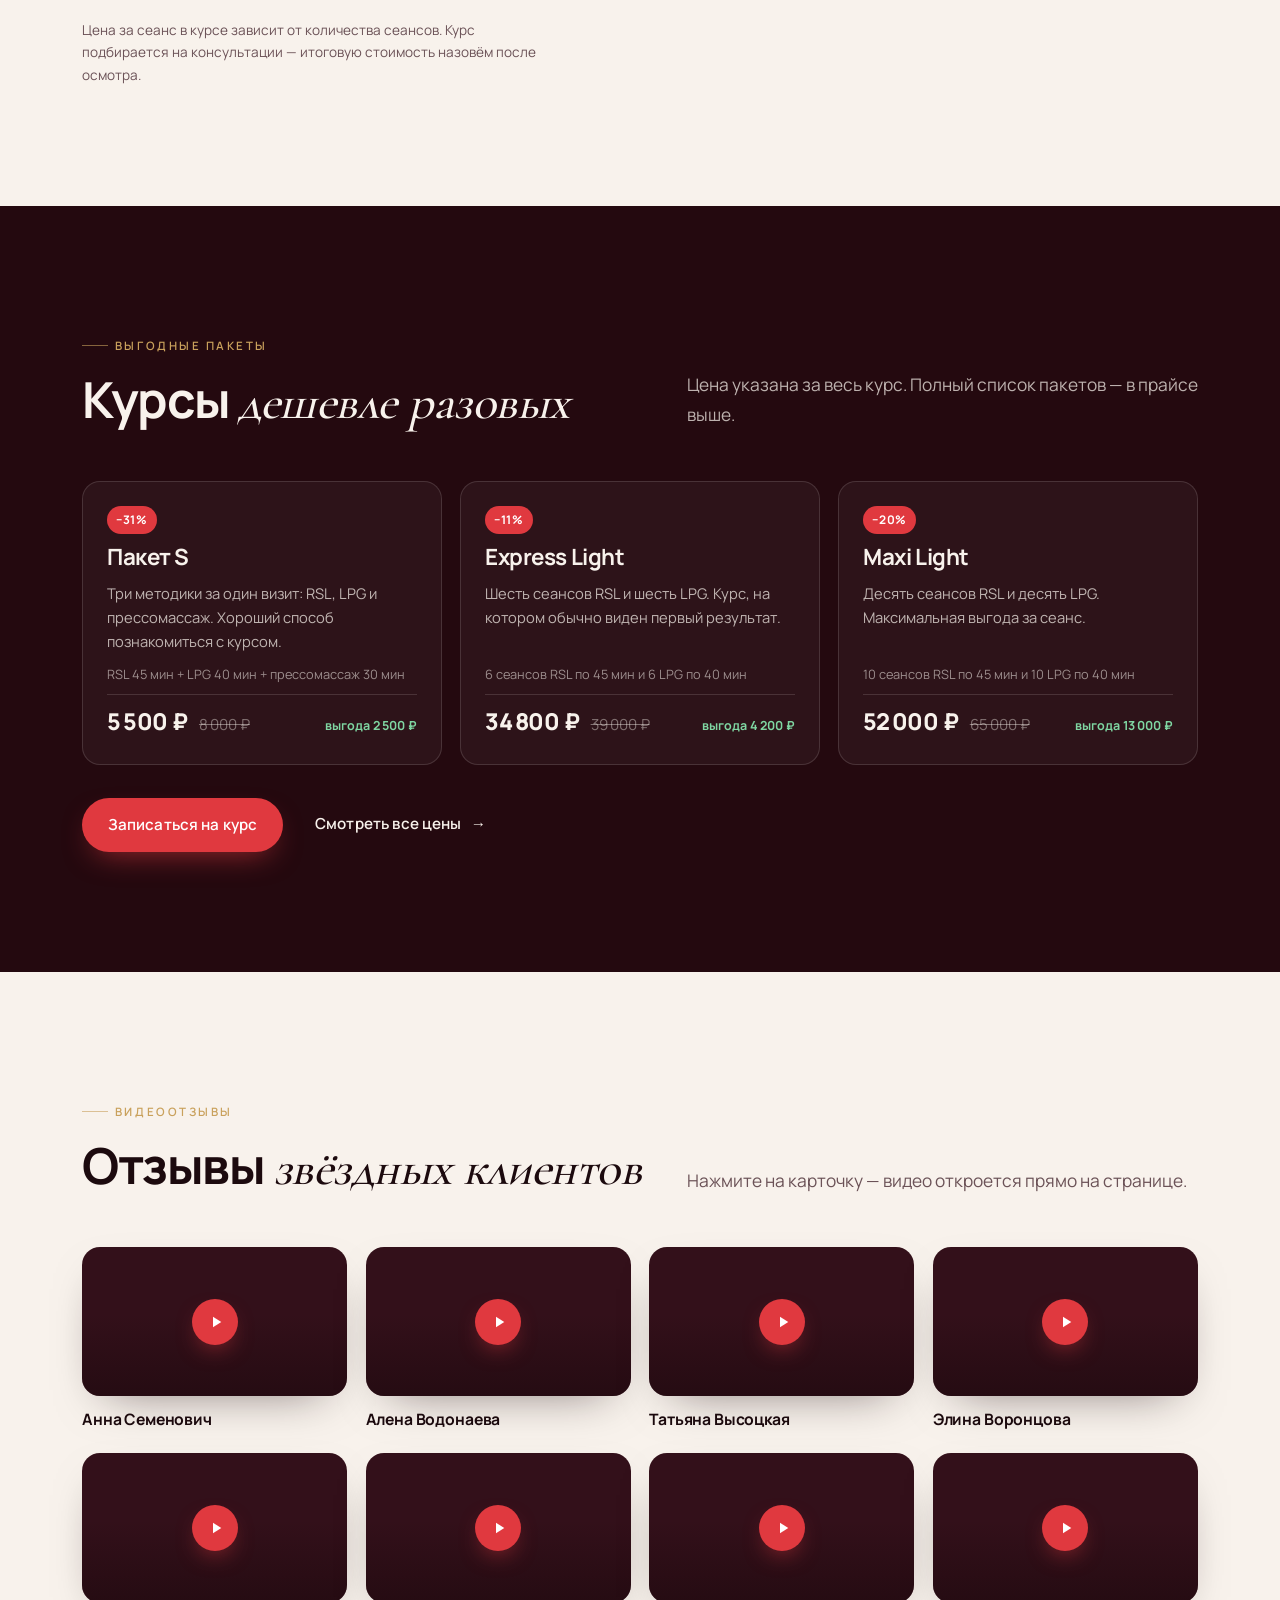
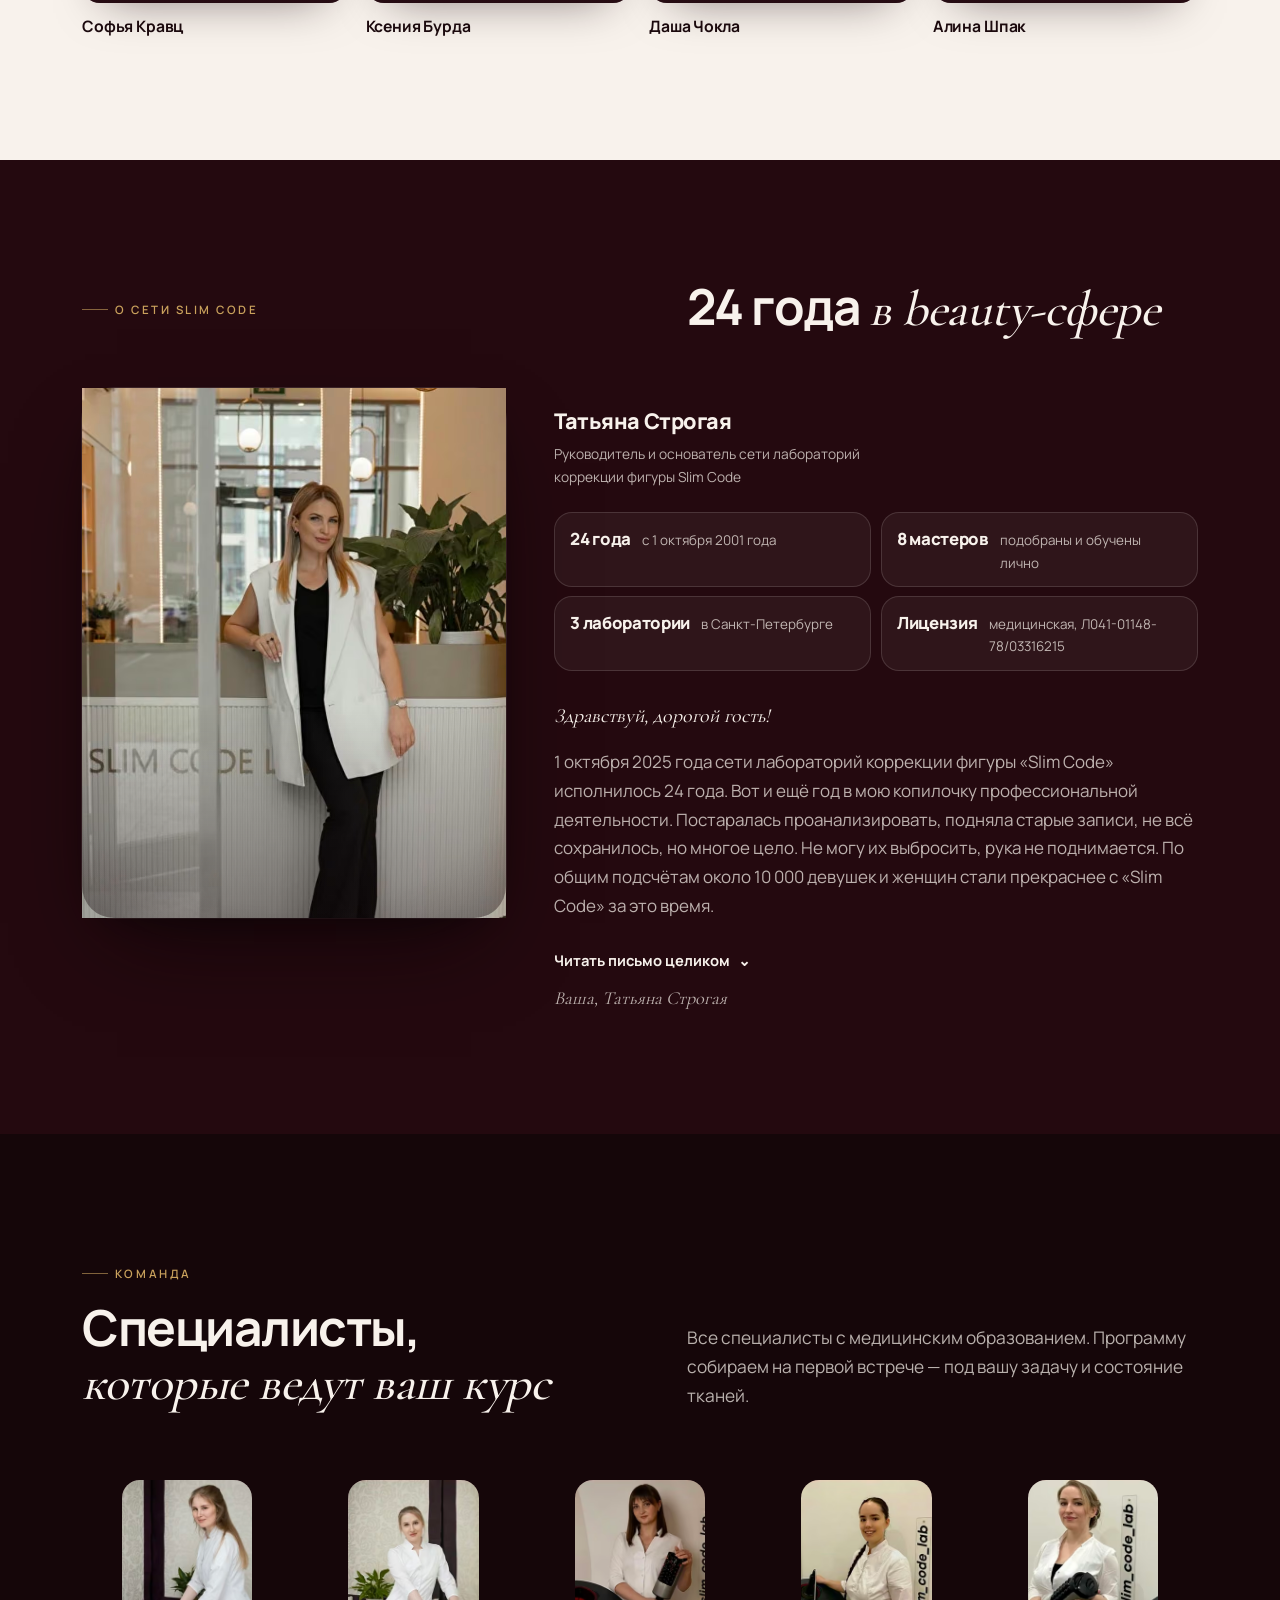
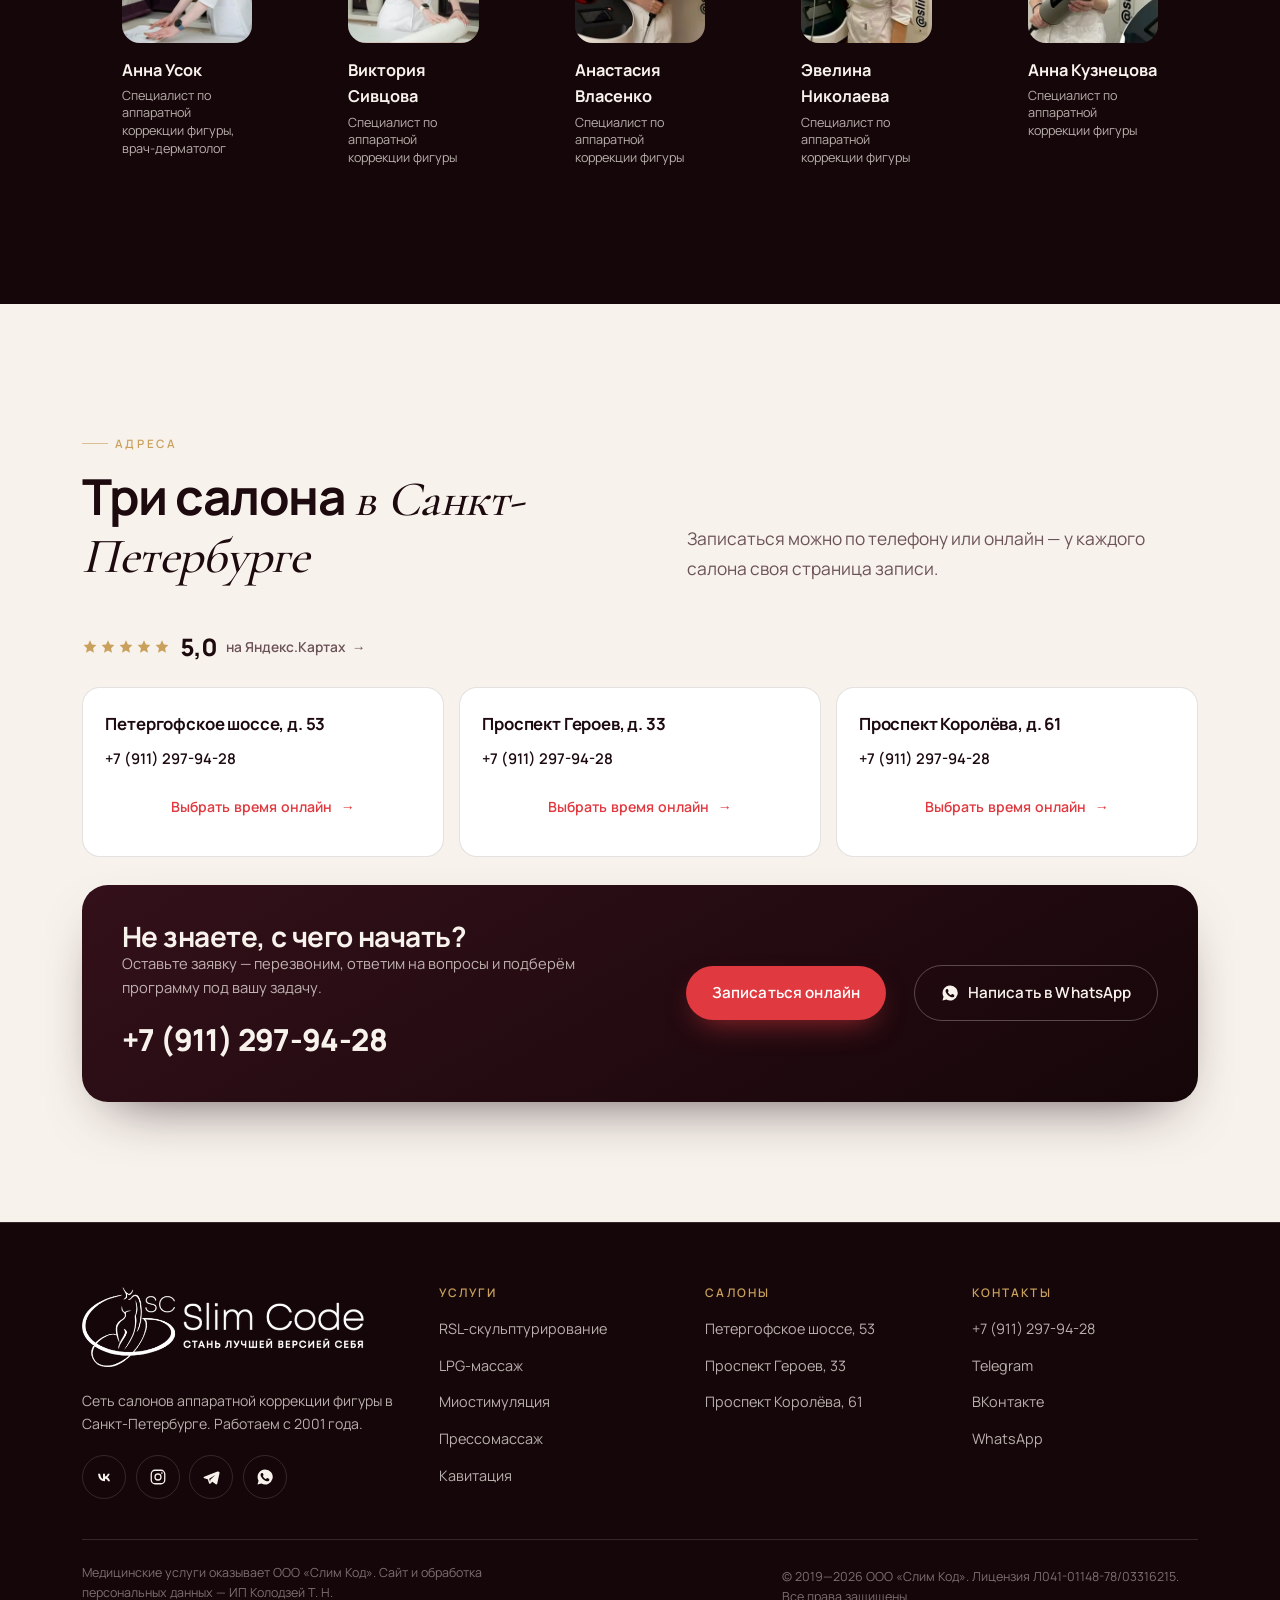
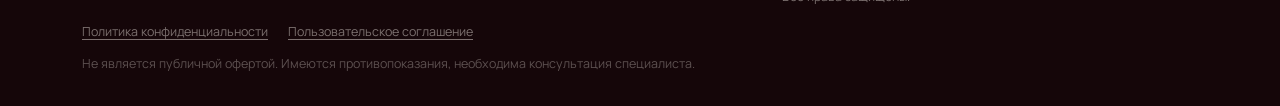
==== commit 3ea2df7d: "Учтены ответы заказчика: здоровье, исполнитель услуг, только Метрика Данные о состоянии здоровья дей" ====
--- a/index.html
+++ b/index.html
@@ -763,6 +763,7 @@
   margin-top:2.5rem;padding-top:1.4rem;border-top:1px solid var(--line-dark);
   display:grid;gap:.7rem;font-size:.78rem;color:rgba(248,242,236,.45);
 }
+.footer__who{max-width:52ch;line-height:1.6;margin-bottom:.5rem}
 .footer__copy{max-width:52ch;line-height:1.6}
 .nowrap{white-space:nowrap}
 .footer__legal{display:flex;flex-wrap:wrap;gap:.4rem 1.25rem}
@@ -1743,9 +1744,12 @@
     </div>
 
     <div class="footer__bottom">
+      <!-- Кто за что отвечает: услуги оказывает ООО, сайтом и данными занимается ИП.
+           Без этой строки посетителю неясно, с кем он в отношениях. -->
+      <p class="footer__who">Медицинские услуги оказывает ООО «Слим Код».
+        Сайт и обработка персональных данных — ИП Колодзей Т. Н.</p>
       <p class="footer__copy">© 2019—<span id="year">2026</span> ООО «Слим Код». Лицензия <span class="nowrap">Л041-01148-78/03316215</span>. Все права защищены.</p>
       <div class="footer__legal">
-        <!-- ЗАМЕНИТЬ: ссылки на реальные документы -->
         <a href="privacy.html">Политика конфиденциальности</a>
         <a href="terms.html">Пользовательское соглашение</a>
       </div>
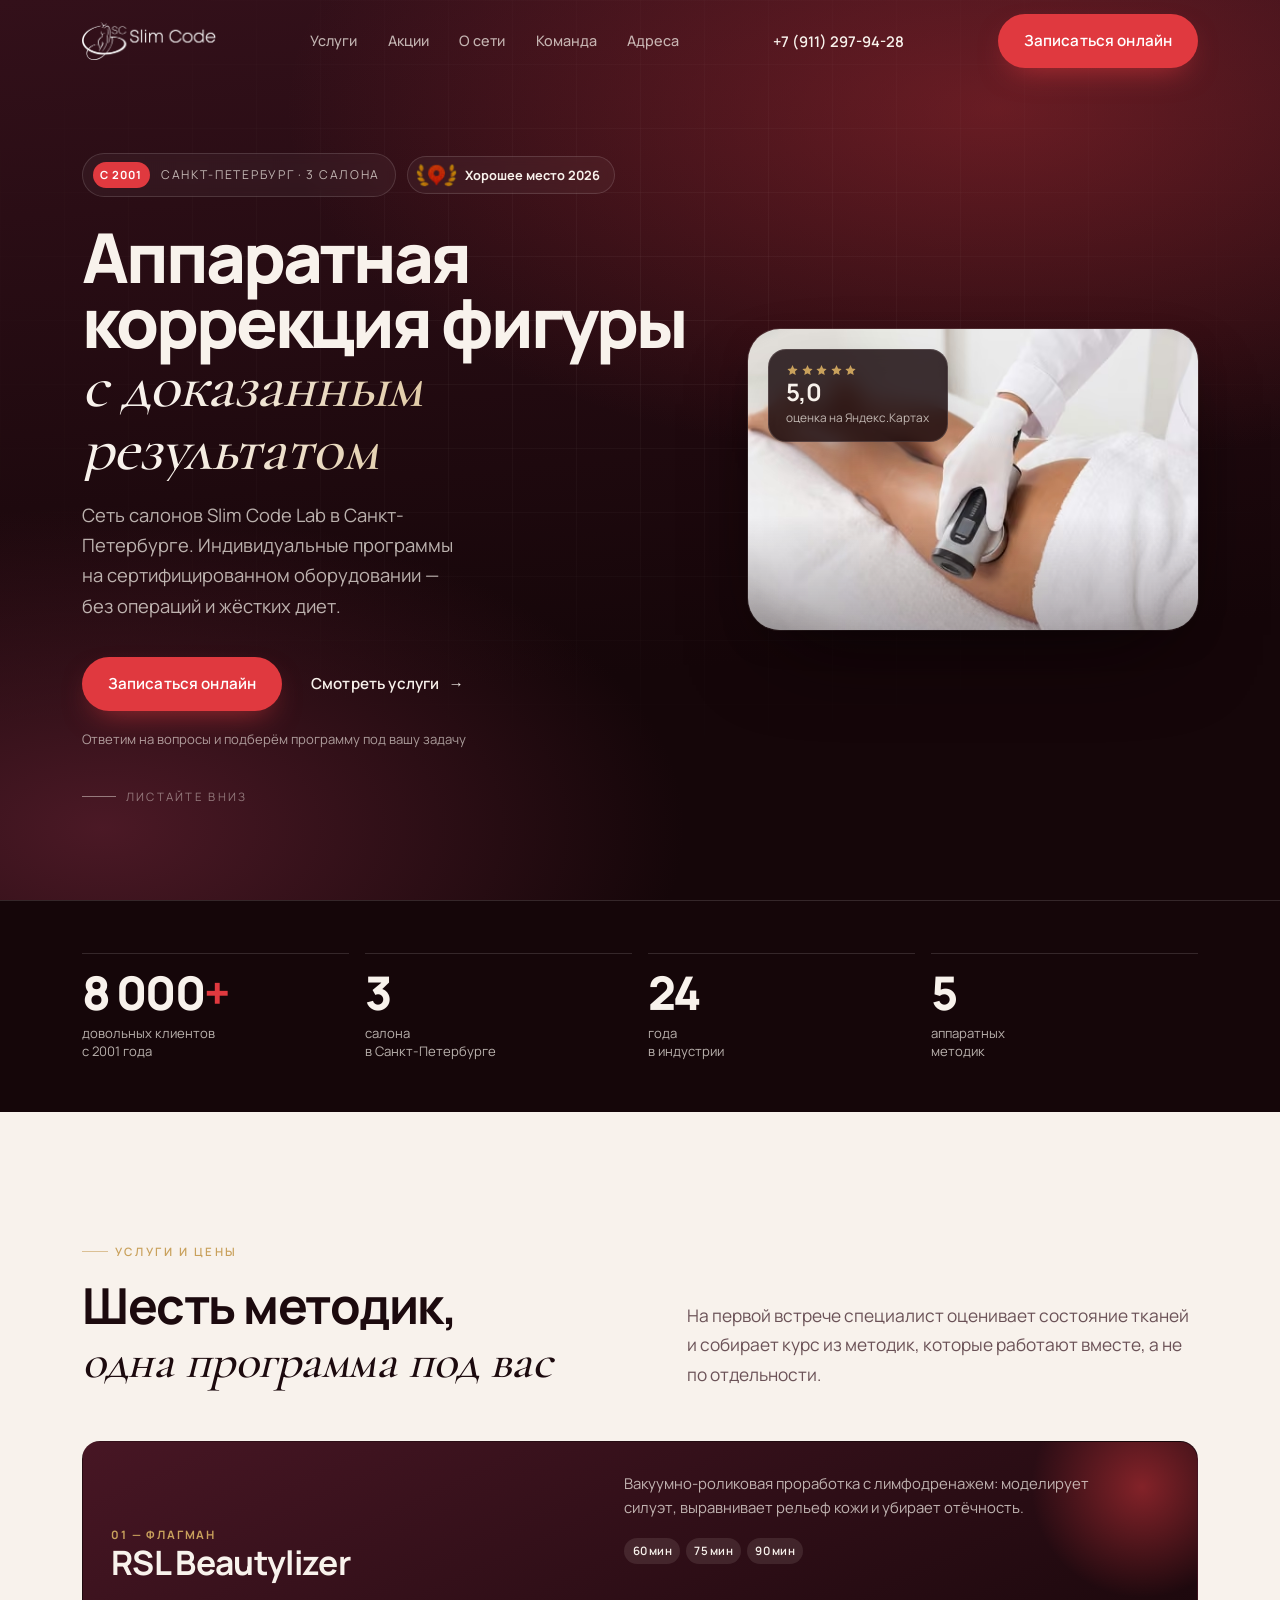
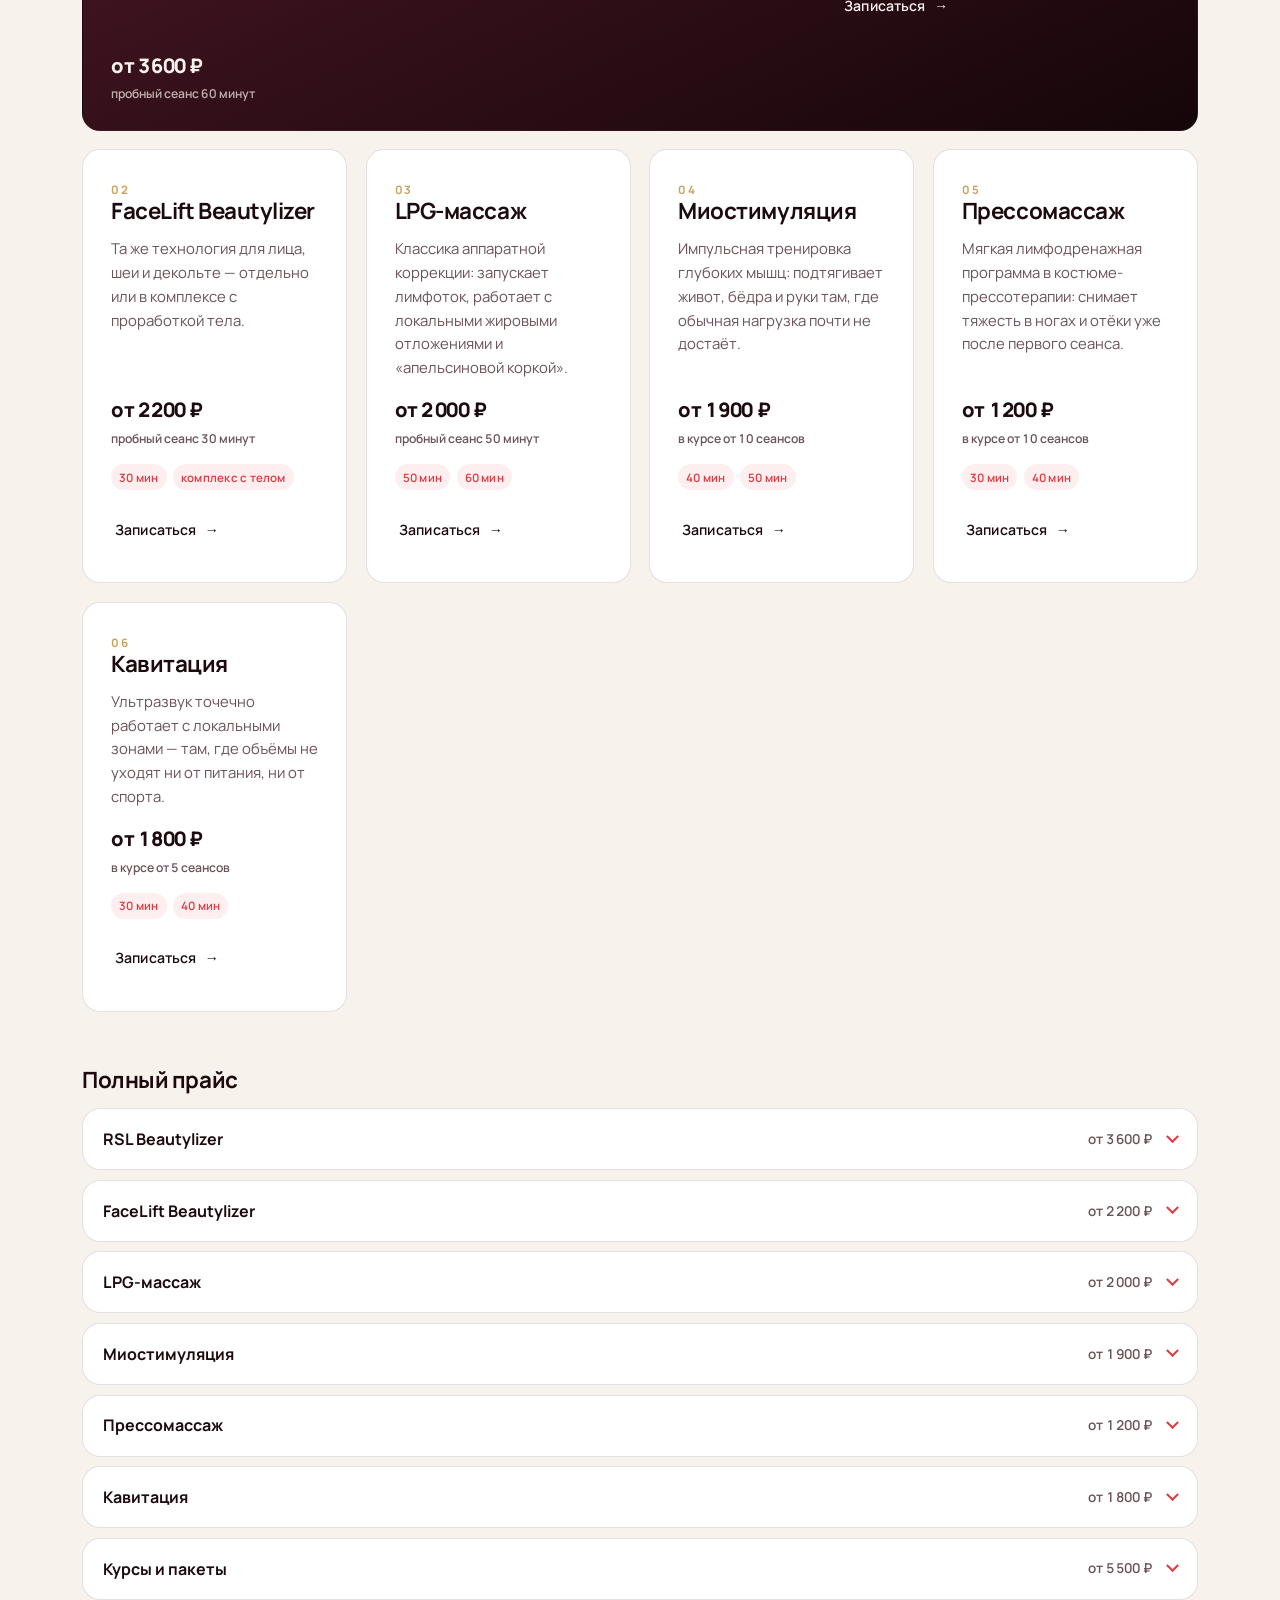
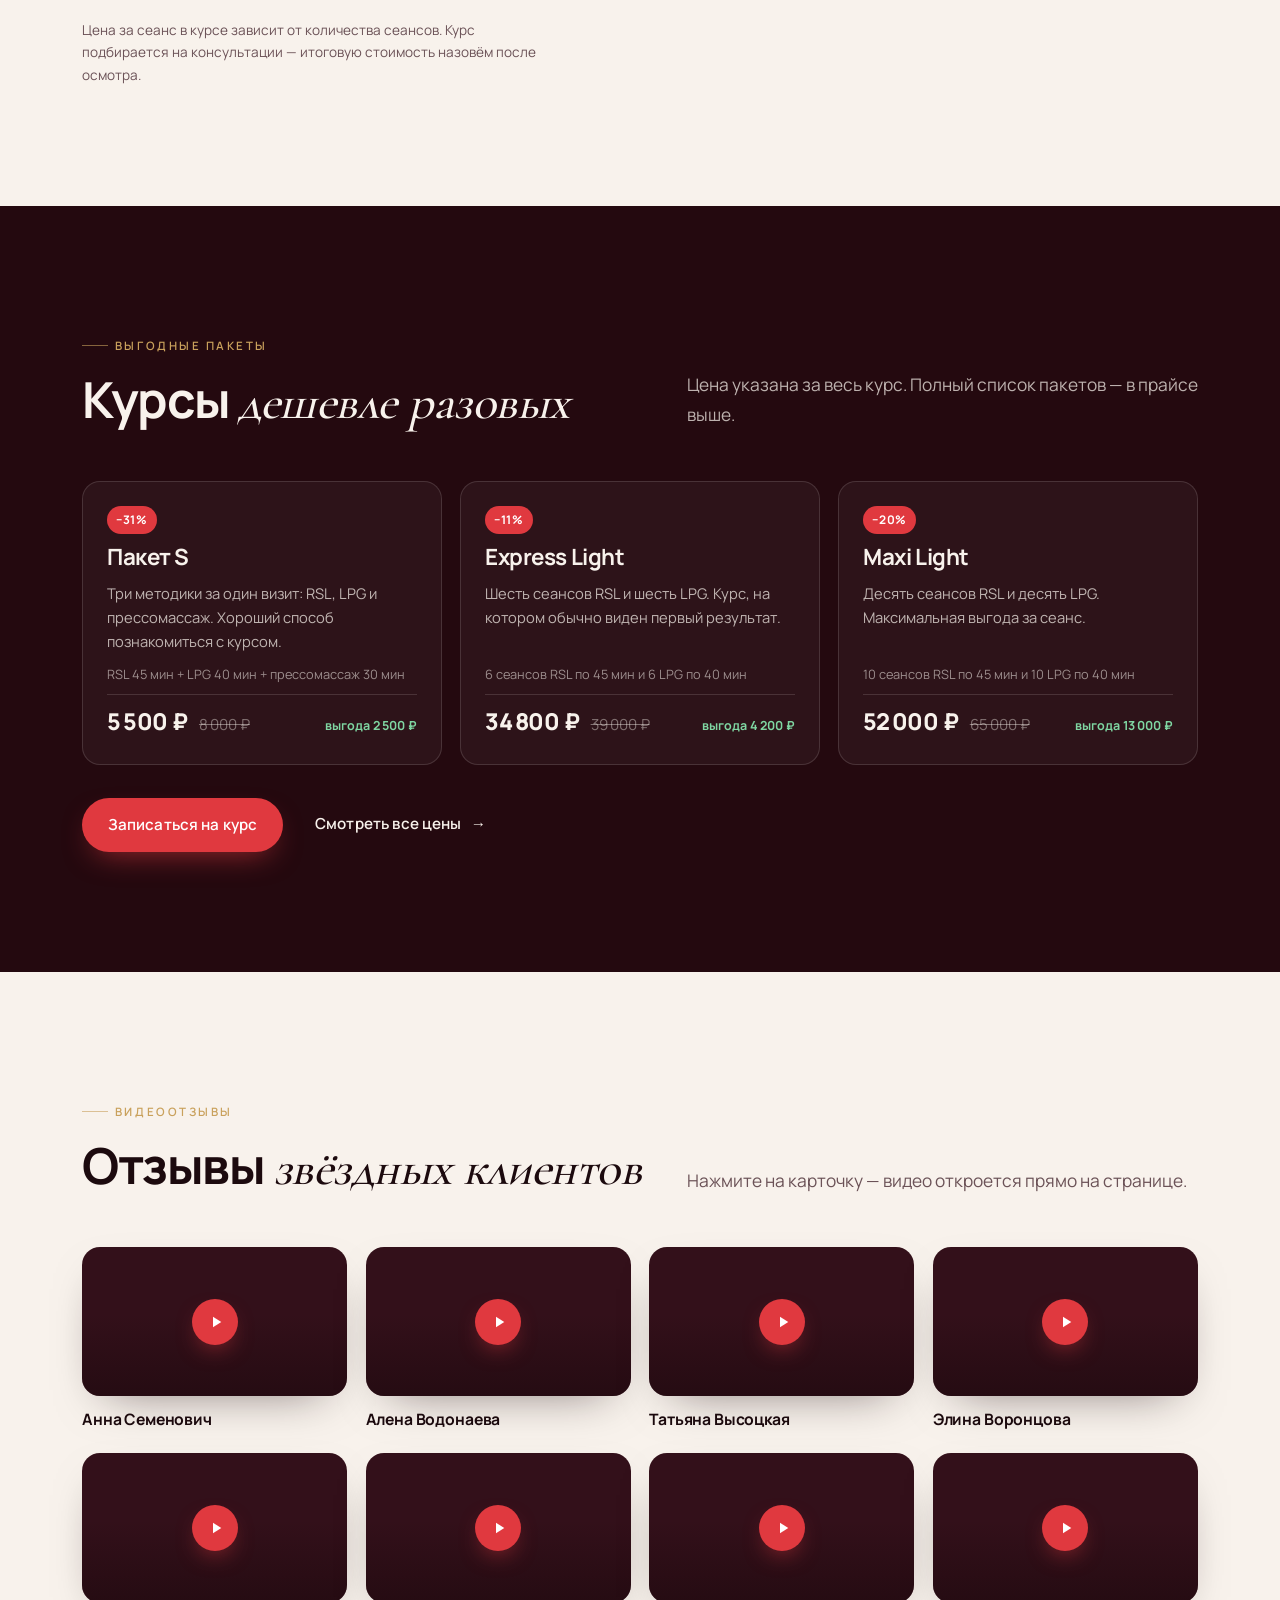
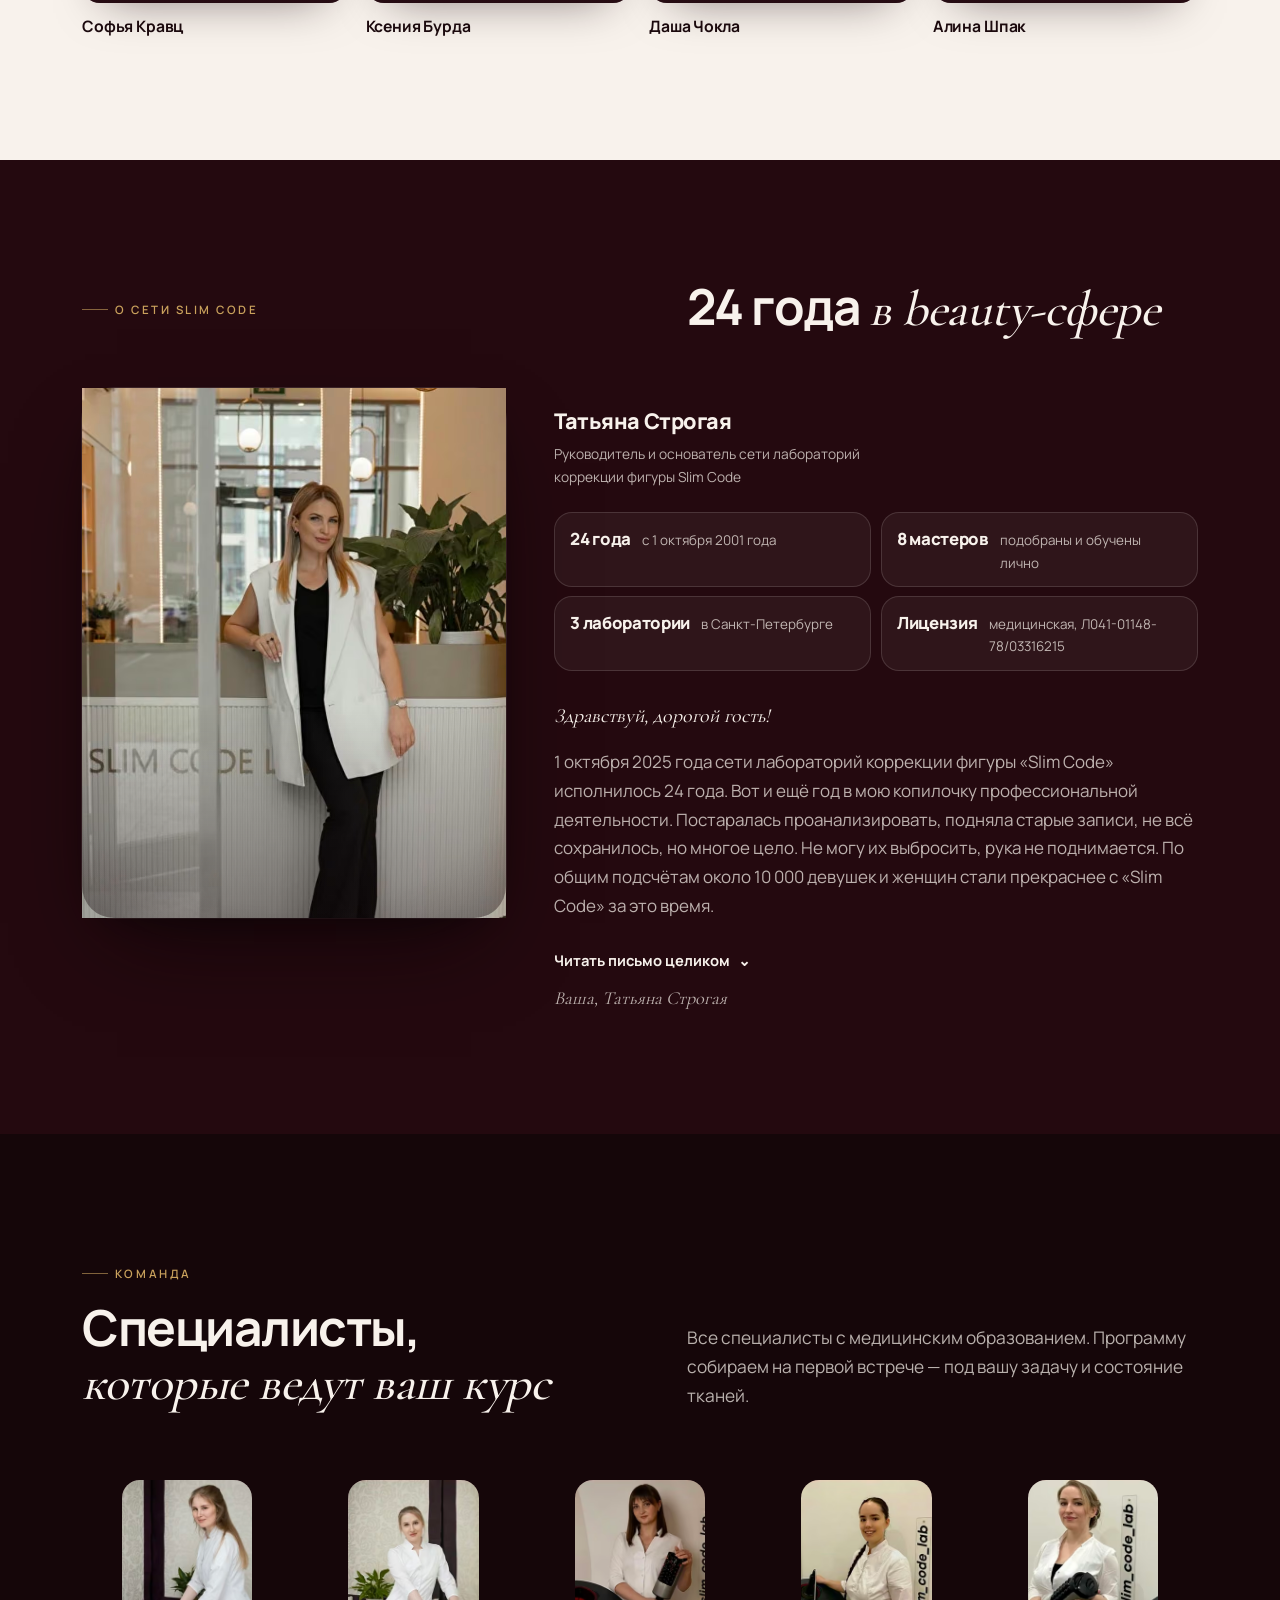
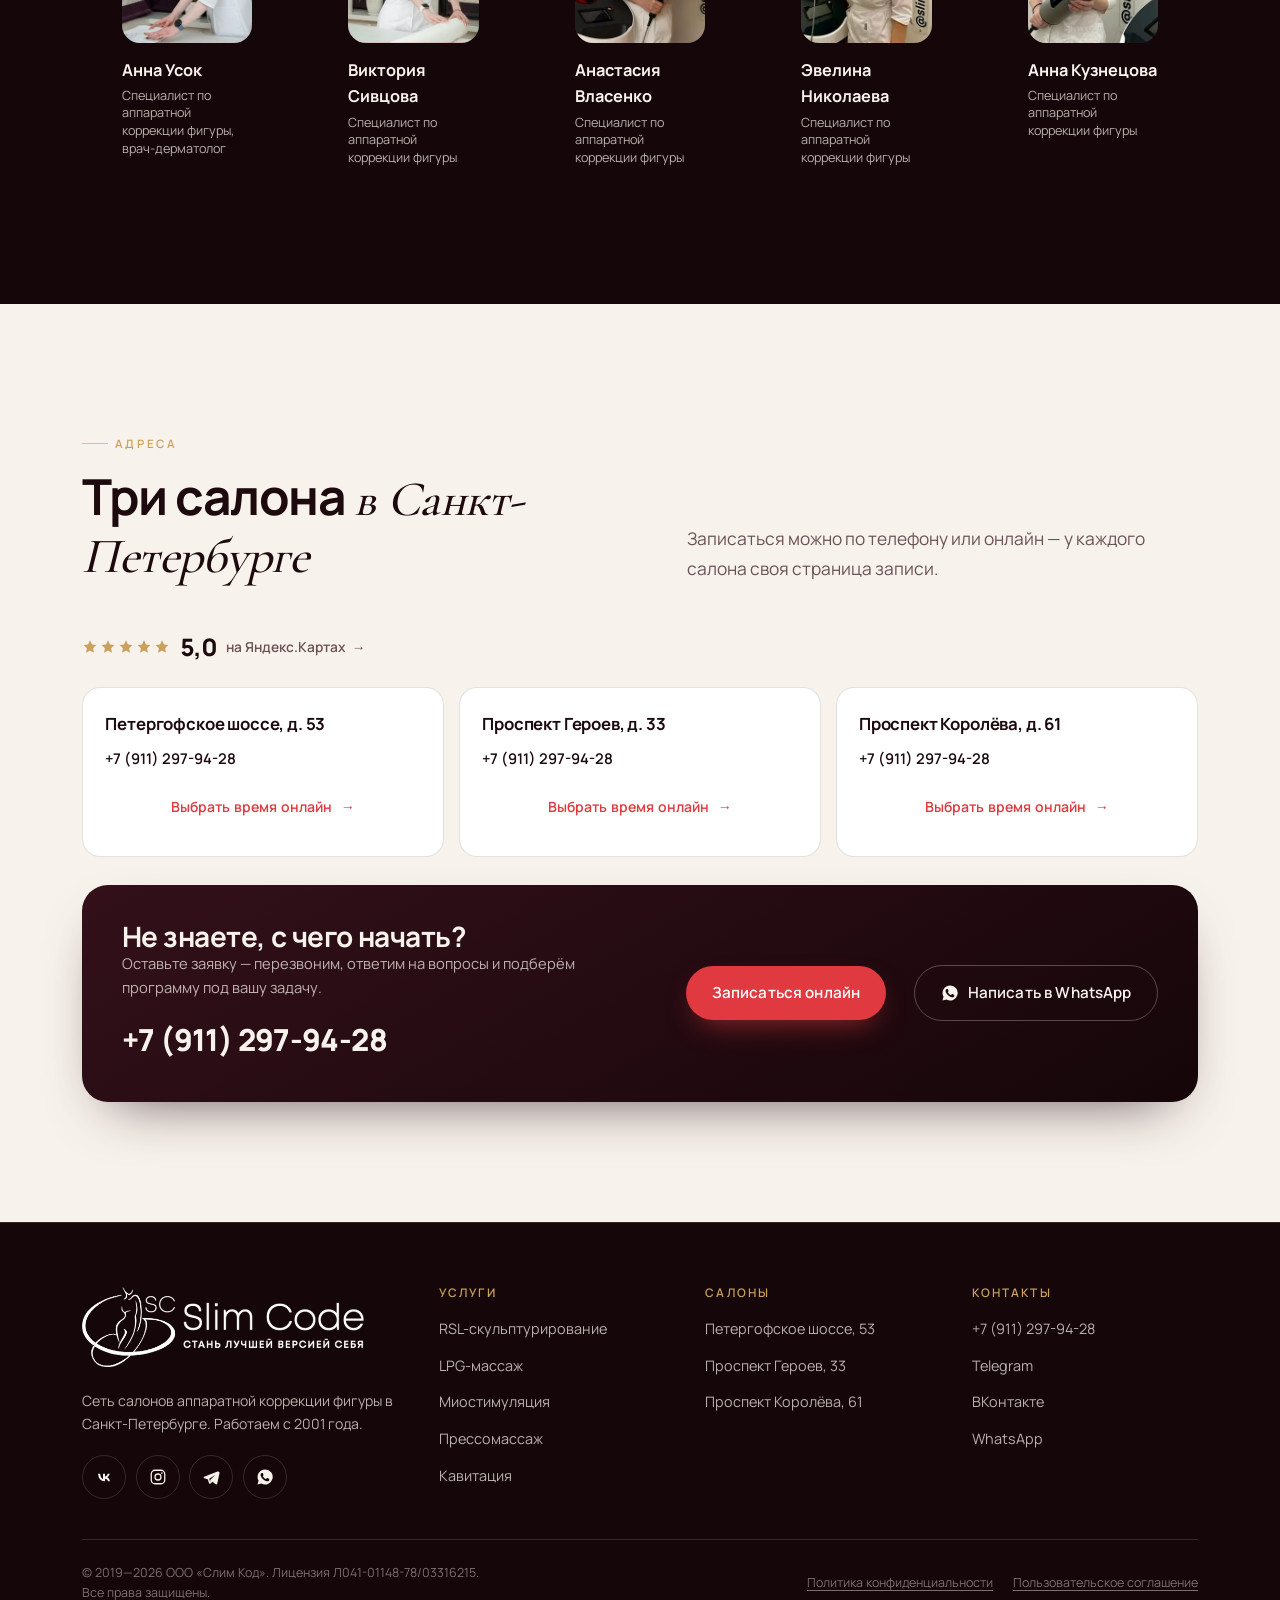
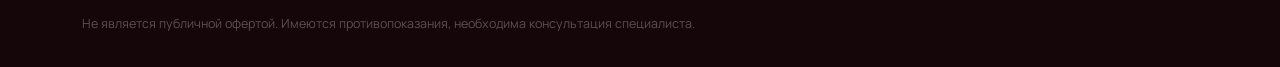
==== commit bc23745c: "Единственное юридическое лицо — ООО «Слим Код» ИП Колодзей Т. Н. ликвидировано, поэтому упоминаний о" ====
--- a/index.html
+++ b/index.html
@@ -41,6 +41,8 @@
       "logo": "https://slimcodelab.ru/assets/logo-full.png",
       "image": "https://slimcodelab.ru/assets/og-cover.jpg",
       "telephone": "+7-911-297-94-28",
+      "legalName": "ООО «Слим Код»",
+      "taxID": "7807280704",
       "foundingDate": "2001-10-01",
       "founder": {
         "@type": "Person",
@@ -763,7 +765,6 @@
   margin-top:2.5rem;padding-top:1.4rem;border-top:1px solid var(--line-dark);
   display:grid;gap:.7rem;font-size:.78rem;color:rgba(248,242,236,.45);
 }
-.footer__who{max-width:52ch;line-height:1.6;margin-bottom:.5rem}
 .footer__copy{max-width:52ch;line-height:1.6}
 .nowrap{white-space:nowrap}
 .footer__legal{display:flex;flex-wrap:wrap;gap:.4rem 1.25rem}
@@ -1744,10 +1745,6 @@
     </div>
 
     <div class="footer__bottom">
-      <!-- Кто за что отвечает: услуги оказывает ООО, сайтом и данными занимается ИП.
-           Без этой строки посетителю неясно, с кем он в отношениях. -->
-      <p class="footer__who">Медицинские услуги оказывает ООО «Слим Код».
-        Сайт и обработка персональных данных — ИП Колодзей Т. Н.</p>
       <p class="footer__copy">© 2019—<span id="year">2026</span> ООО «Слим Код». Лицензия <span class="nowrap">Л041-01148-78/03316215</span>. Все права защищены.</p>
       <div class="footer__legal">
         <a href="privacy.html">Политика конфиденциальности</a>
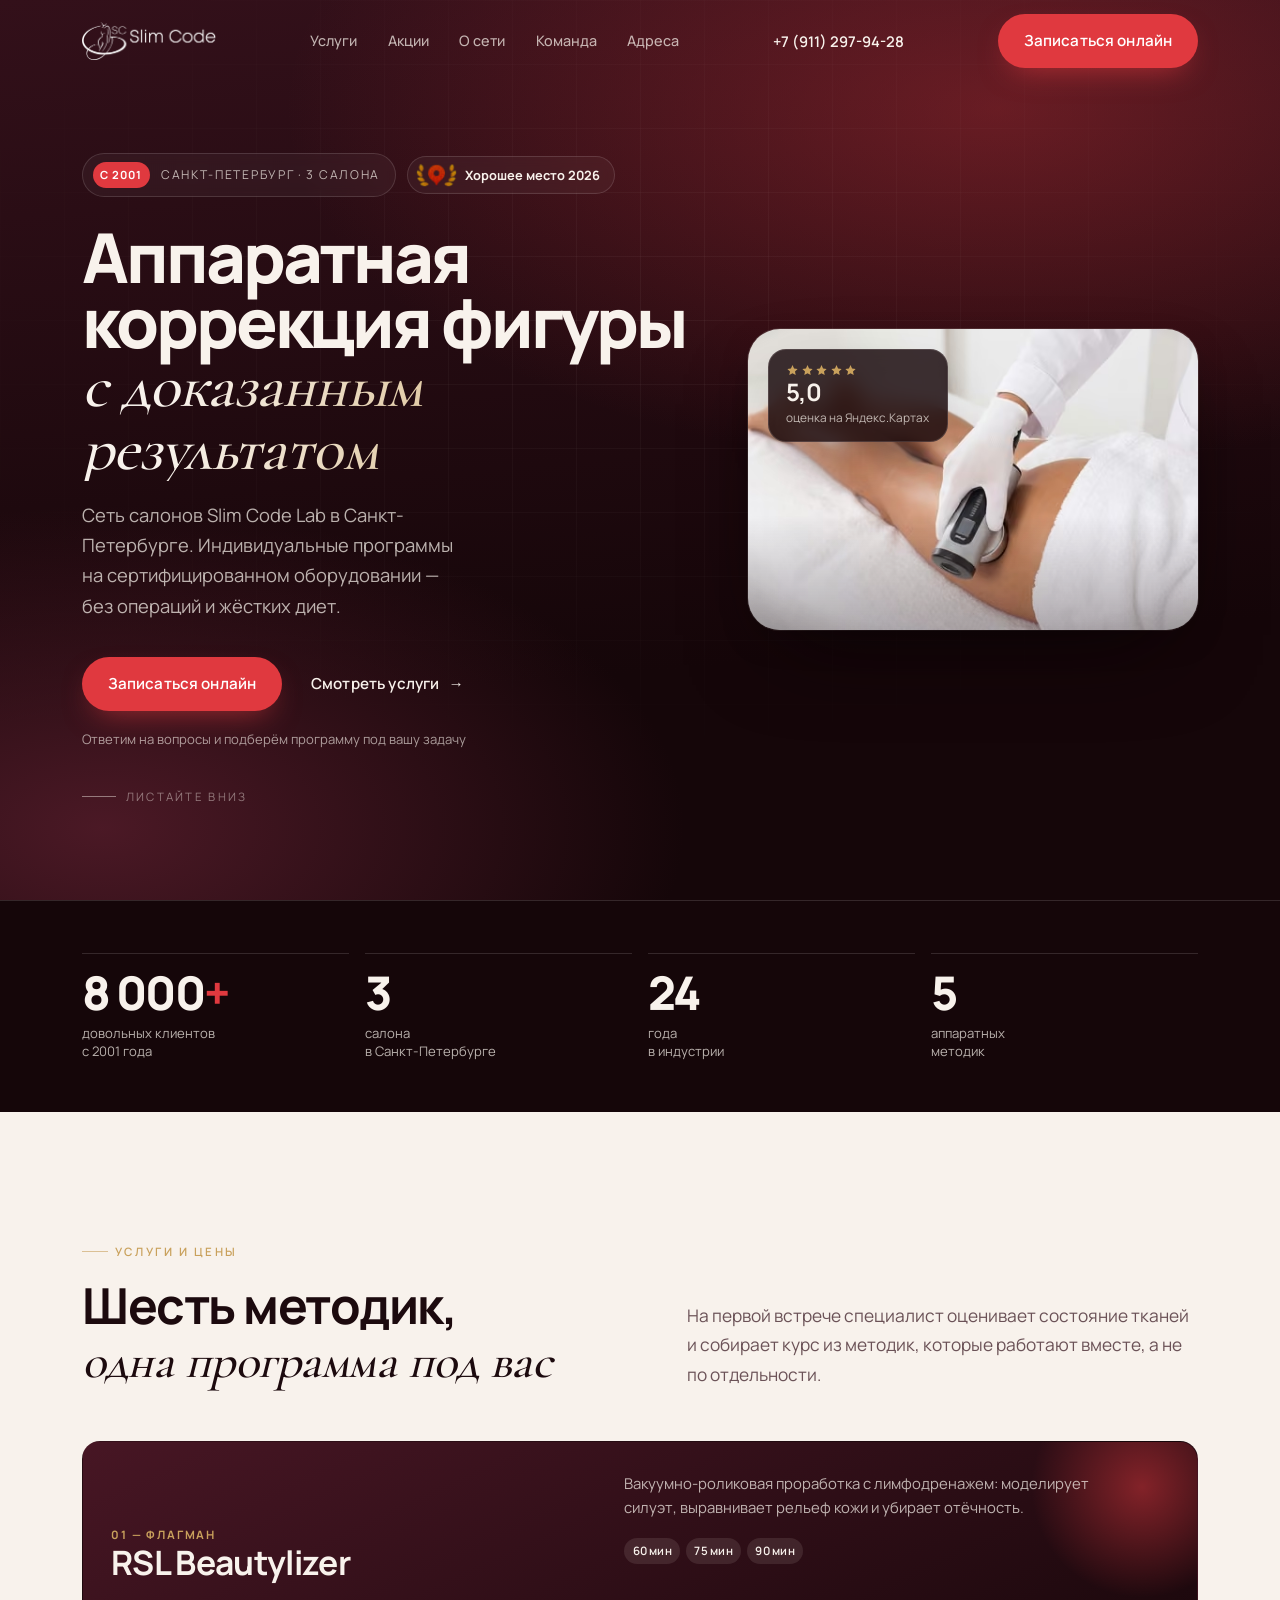
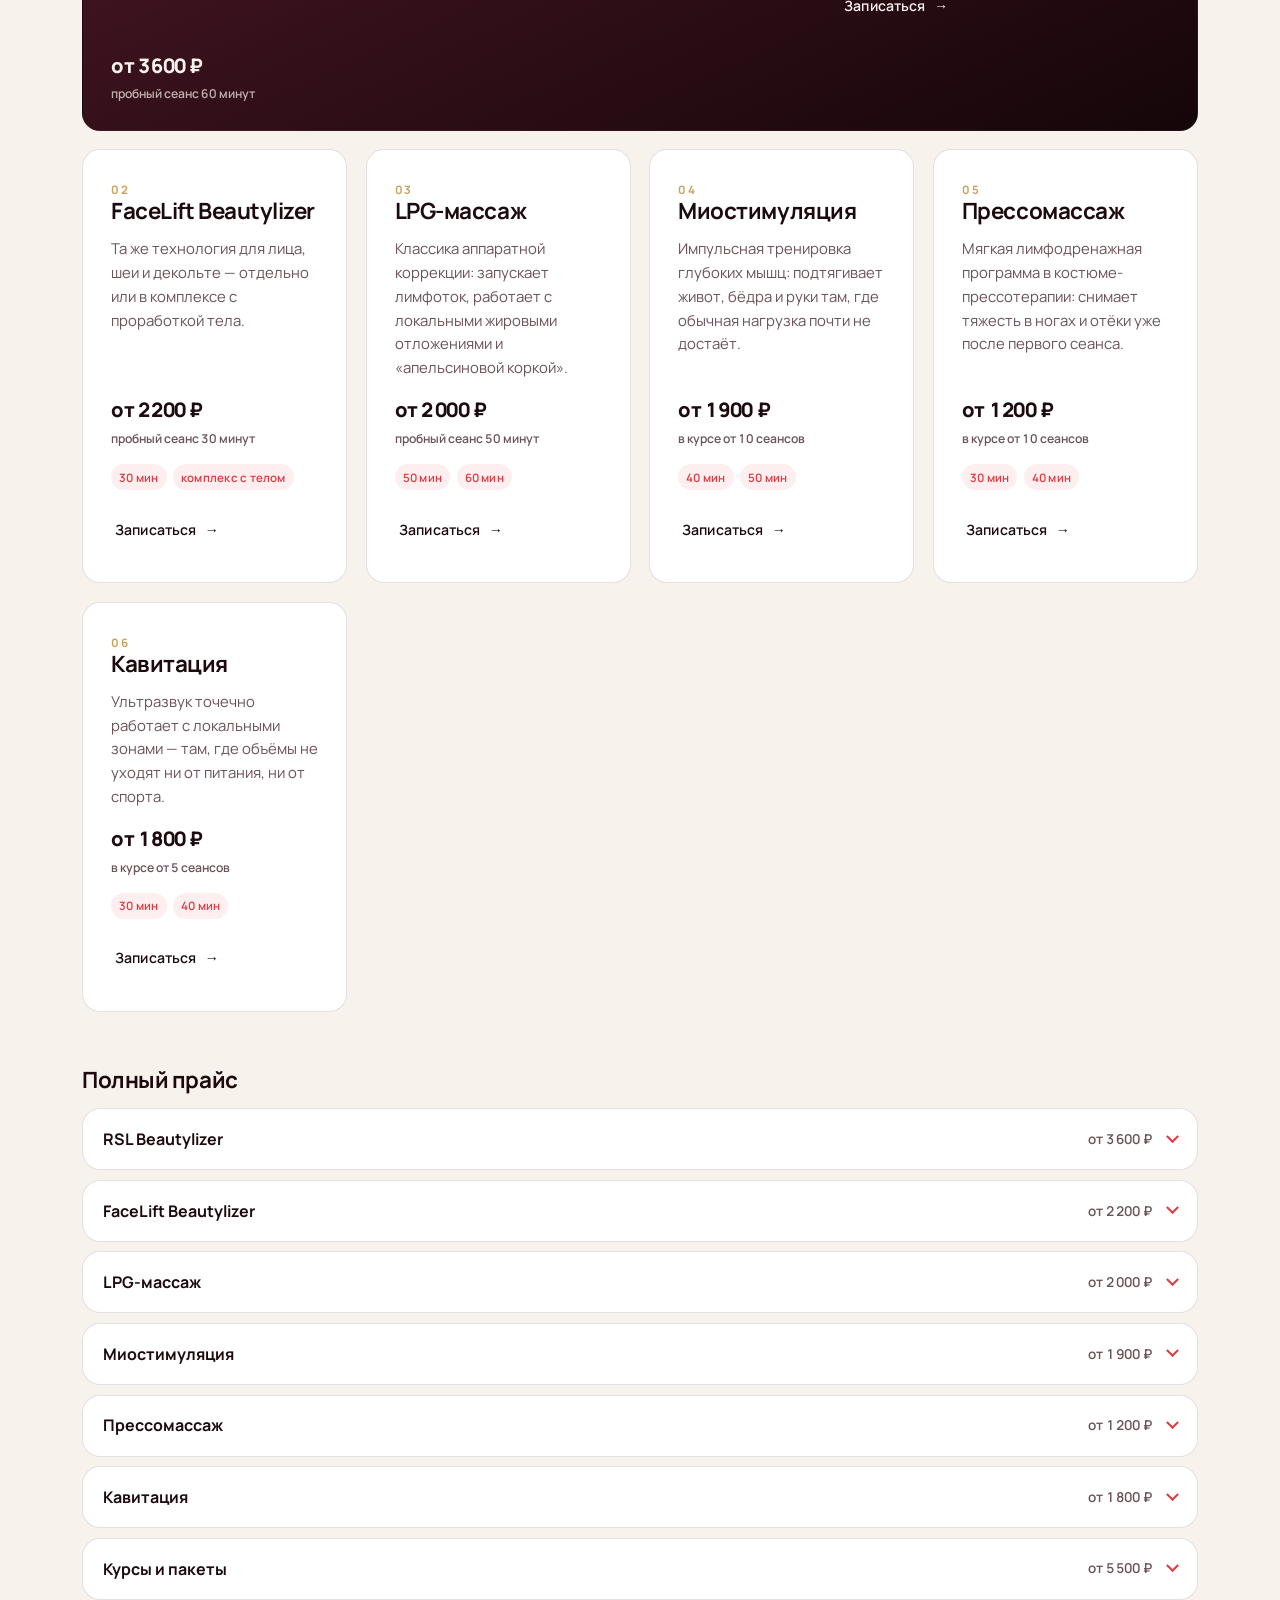
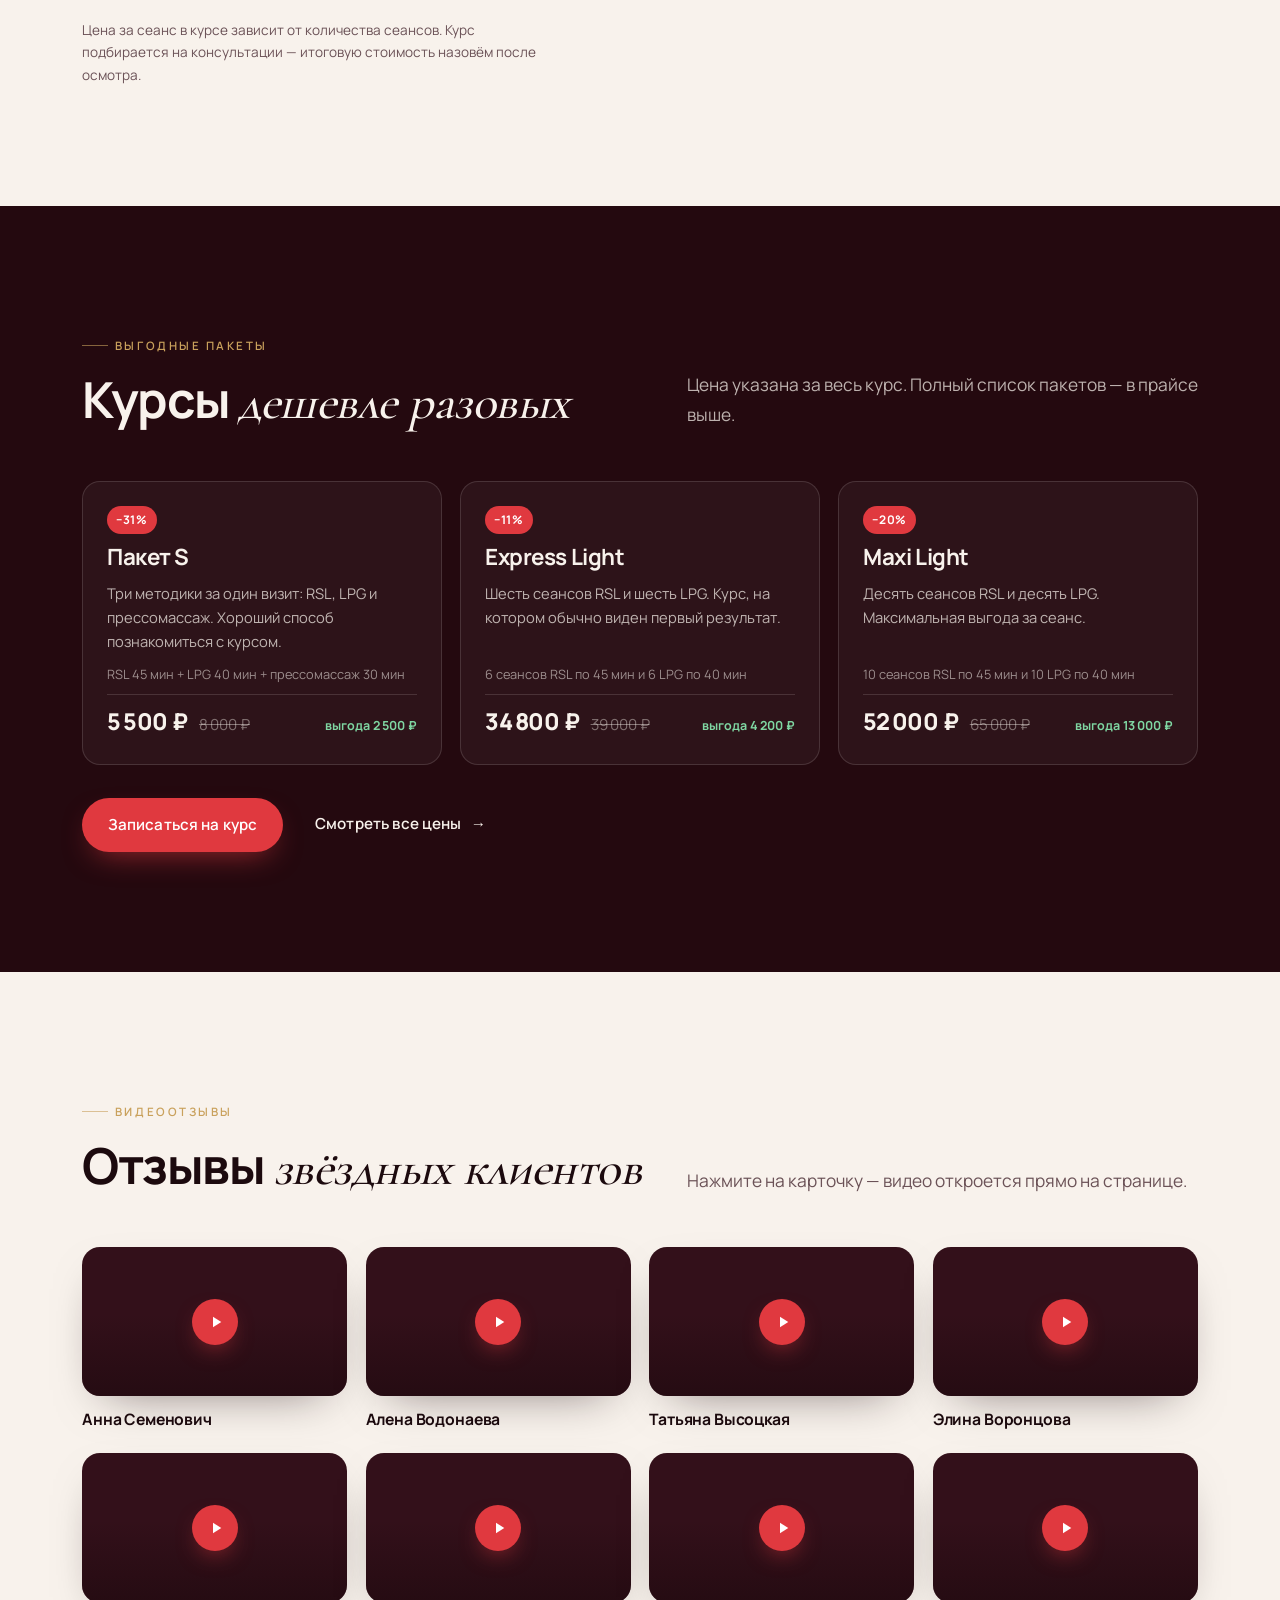
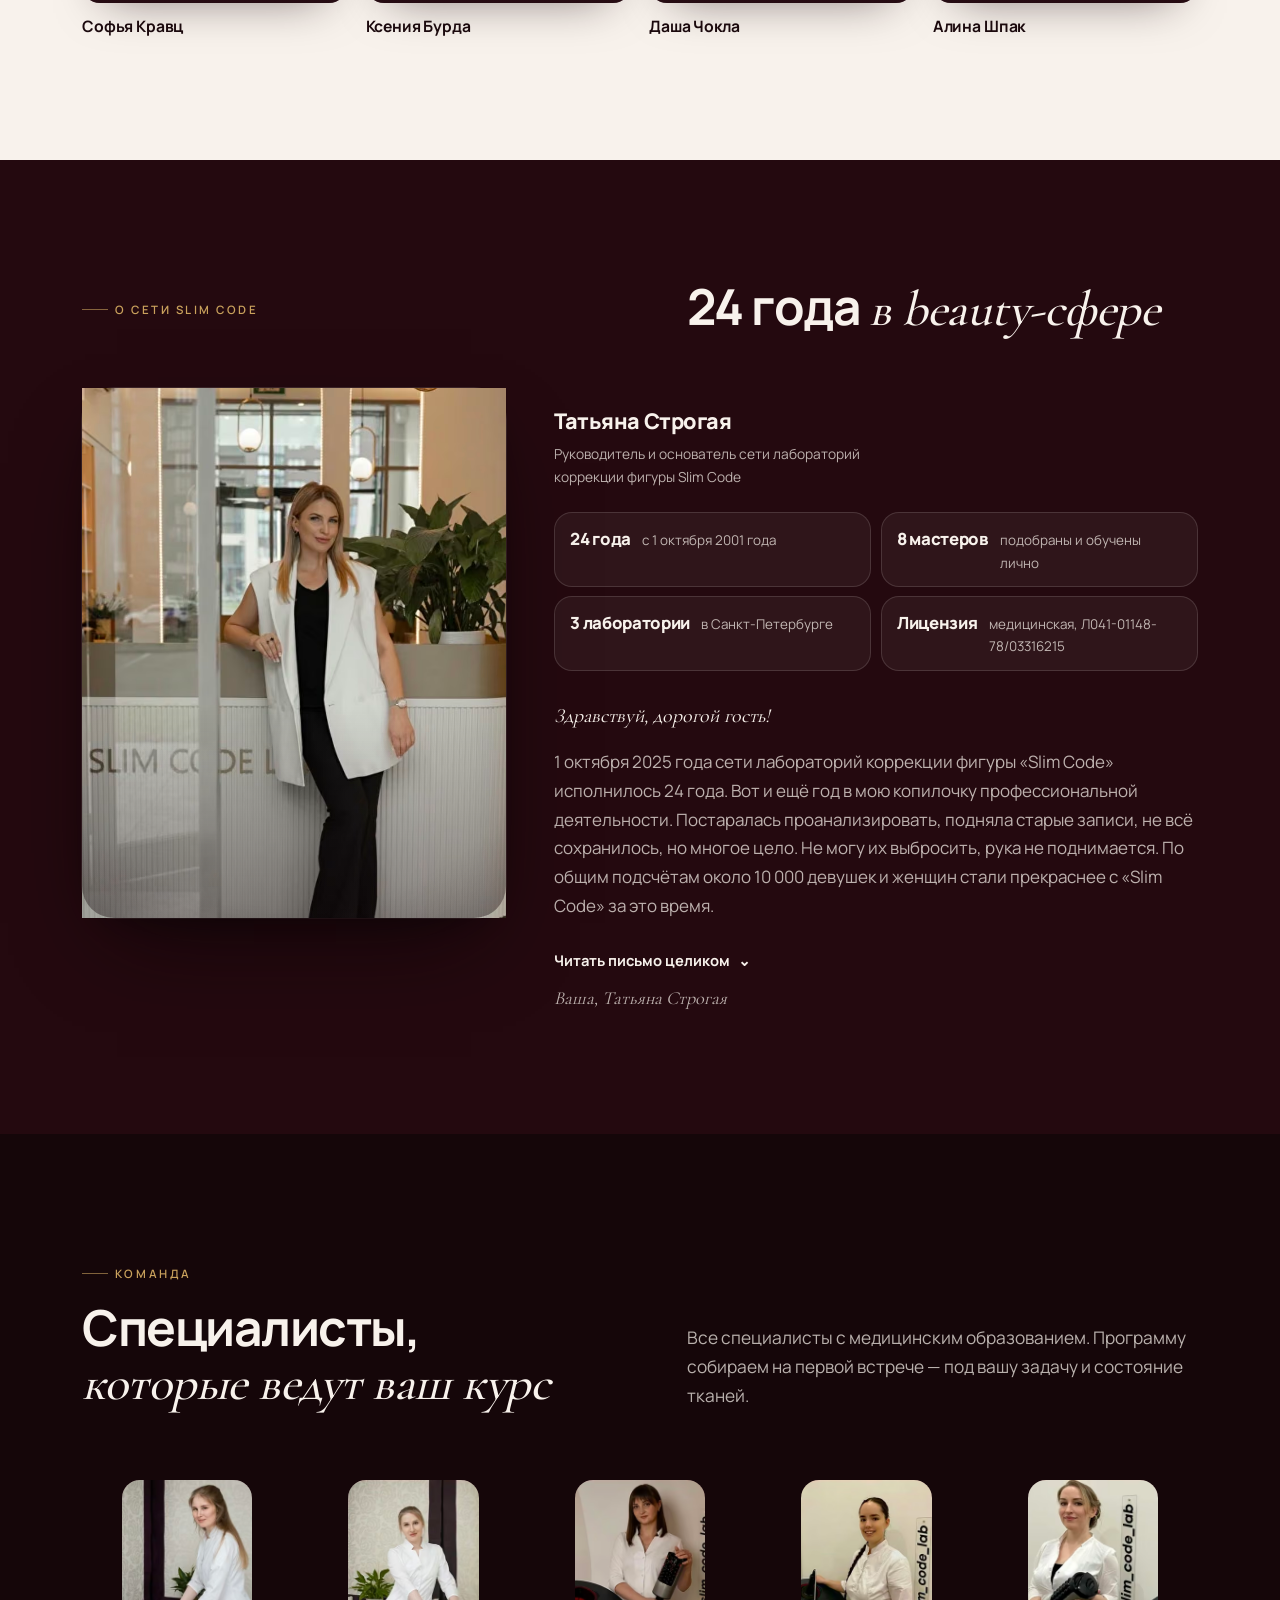
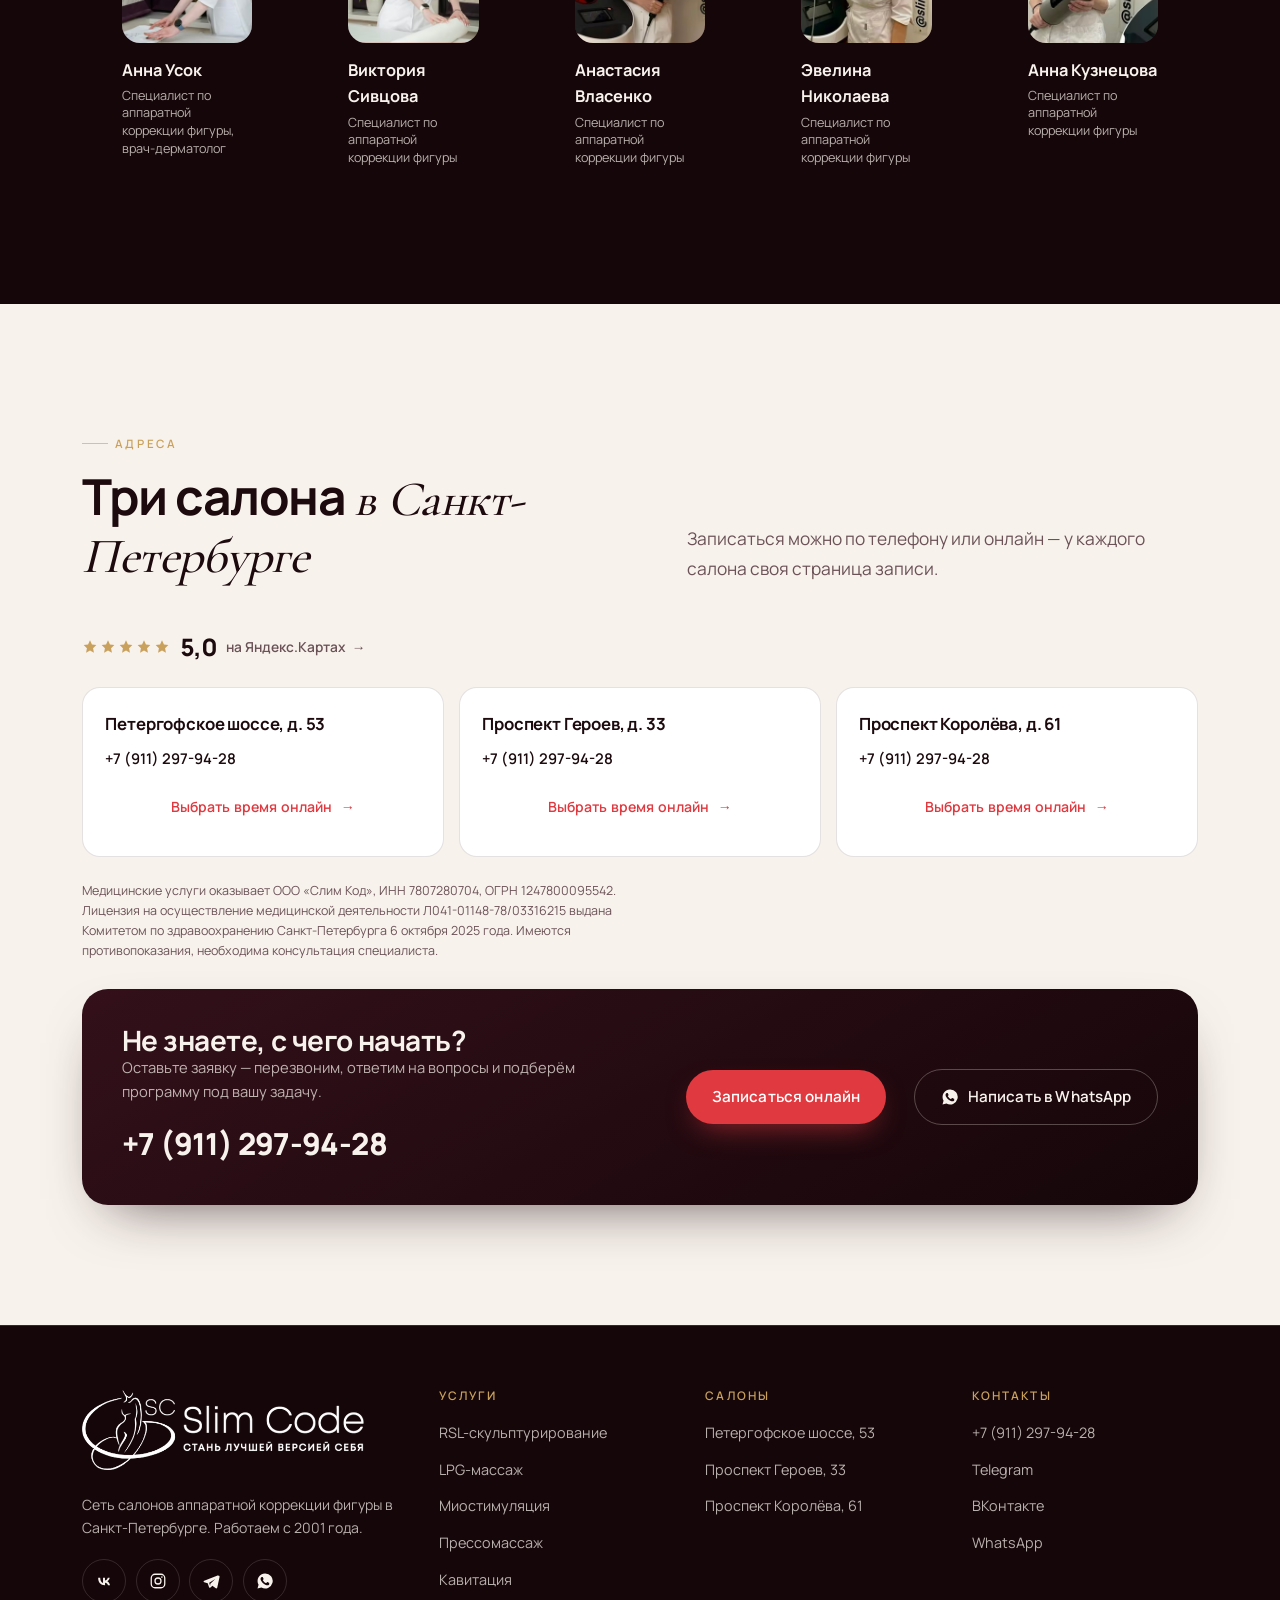
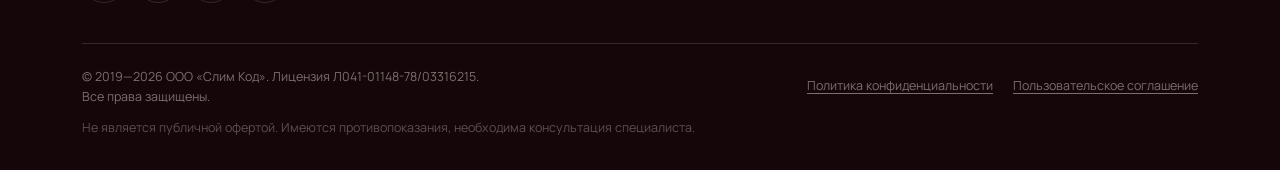
==== commit b0fa9192: "Данные лицензии внесены и вынесены на страницу Лицензия Л041-01148-78/03316215 выдана Комитетом по з" ====
--- a/index.html
+++ b/index.html
@@ -722,6 +722,11 @@
 .maps__rating .arw{transition:transform .3s var(--ease)}
 .maps__rating:hover .arw{transform:translateX(4px)}
 
+/* Сведения об исполнителе под карточками салонов: читается, но не спорит с CTA */
+.legal-note{
+  margin:1.5rem 0 0;font-size:.78rem;line-height:1.6;color:var(--ink-soft);max-width:70ch;
+}
+
 .salons{display:grid;gap:.9rem}
 .salon{
   display:grid;gap:.5rem;padding:1.35rem 1.4rem;border-radius:var(--radius);
@@ -1666,6 +1671,16 @@
         </a>
       </article>
     </div>
+
+    <!-- Сведения об исполнителе: услуги медицинские, посетитель вправе видеть,
+         кто и по какой лицензии их оказывает, не открывая юридические страницы. -->
+    <p class="legal-note reveal">
+      Медицинские услуги оказывает ООО «Слим Код», ИНН 7807280704, ОГРН 1247800095542.
+      Лицензия на осуществление медицинской деятельности
+      <span class="nowrap">Л041-01148-78/03316215</span> выдана Комитетом по здравоохранению
+      Санкт-Петербурга 6 октября 2025 года. Имеются противопоказания, необходима консультация
+      специалиста.
+    </p>
 
     <!-- Итоговый блок контактов: одна основная CTA + WhatsApp + телефон -->
     <div class="contact-cta reveal">
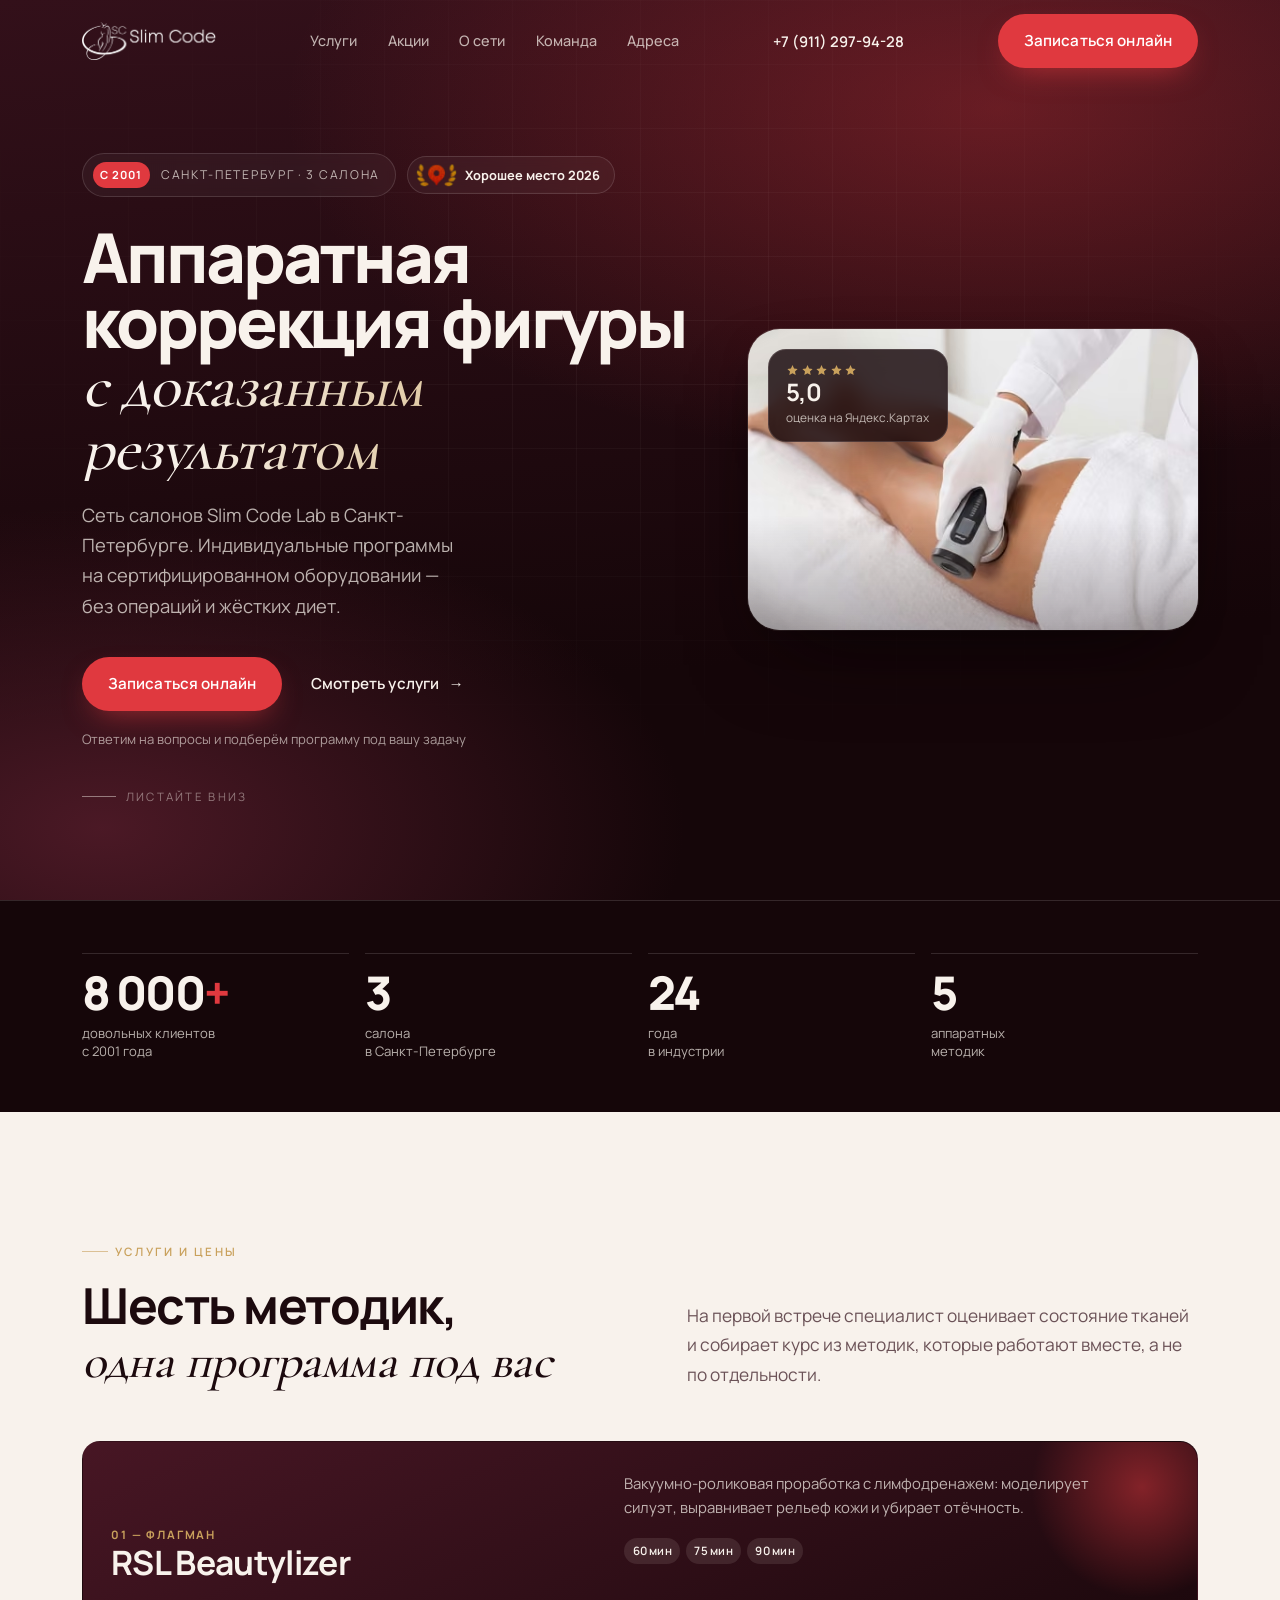
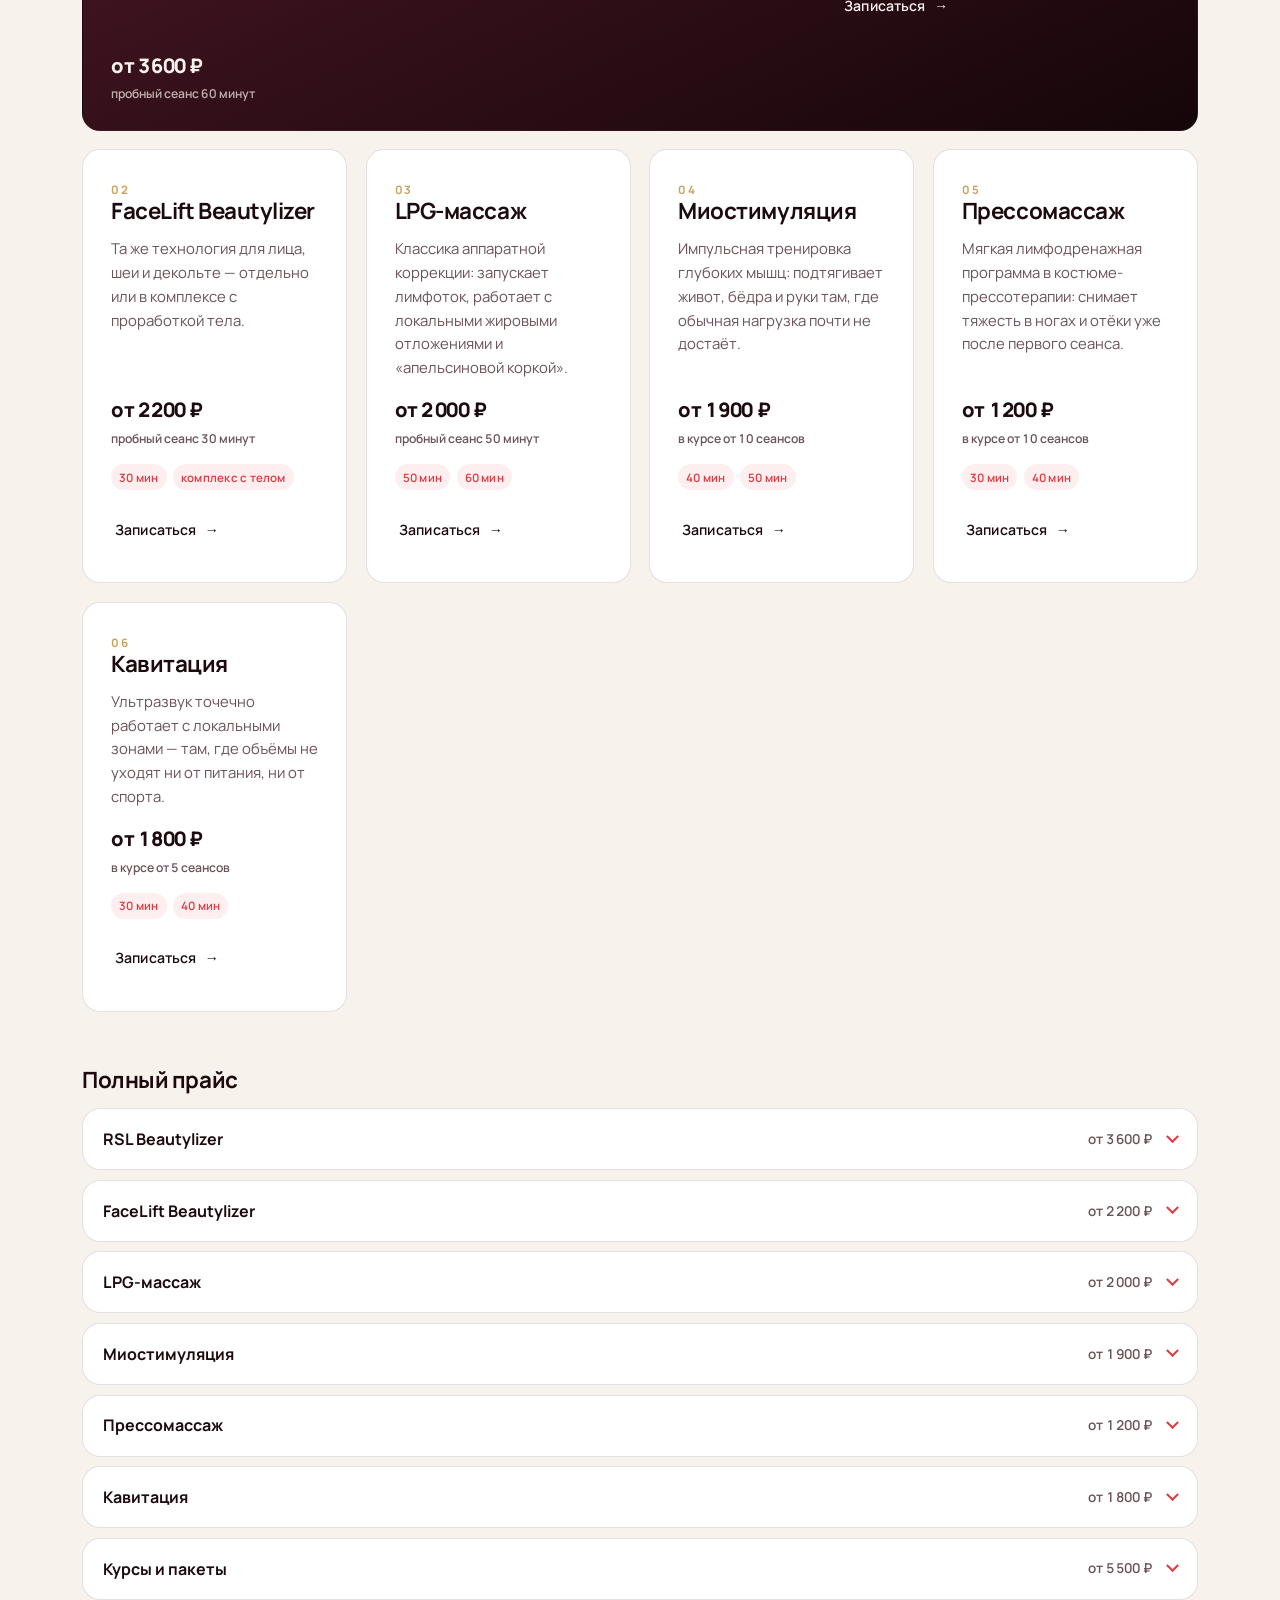
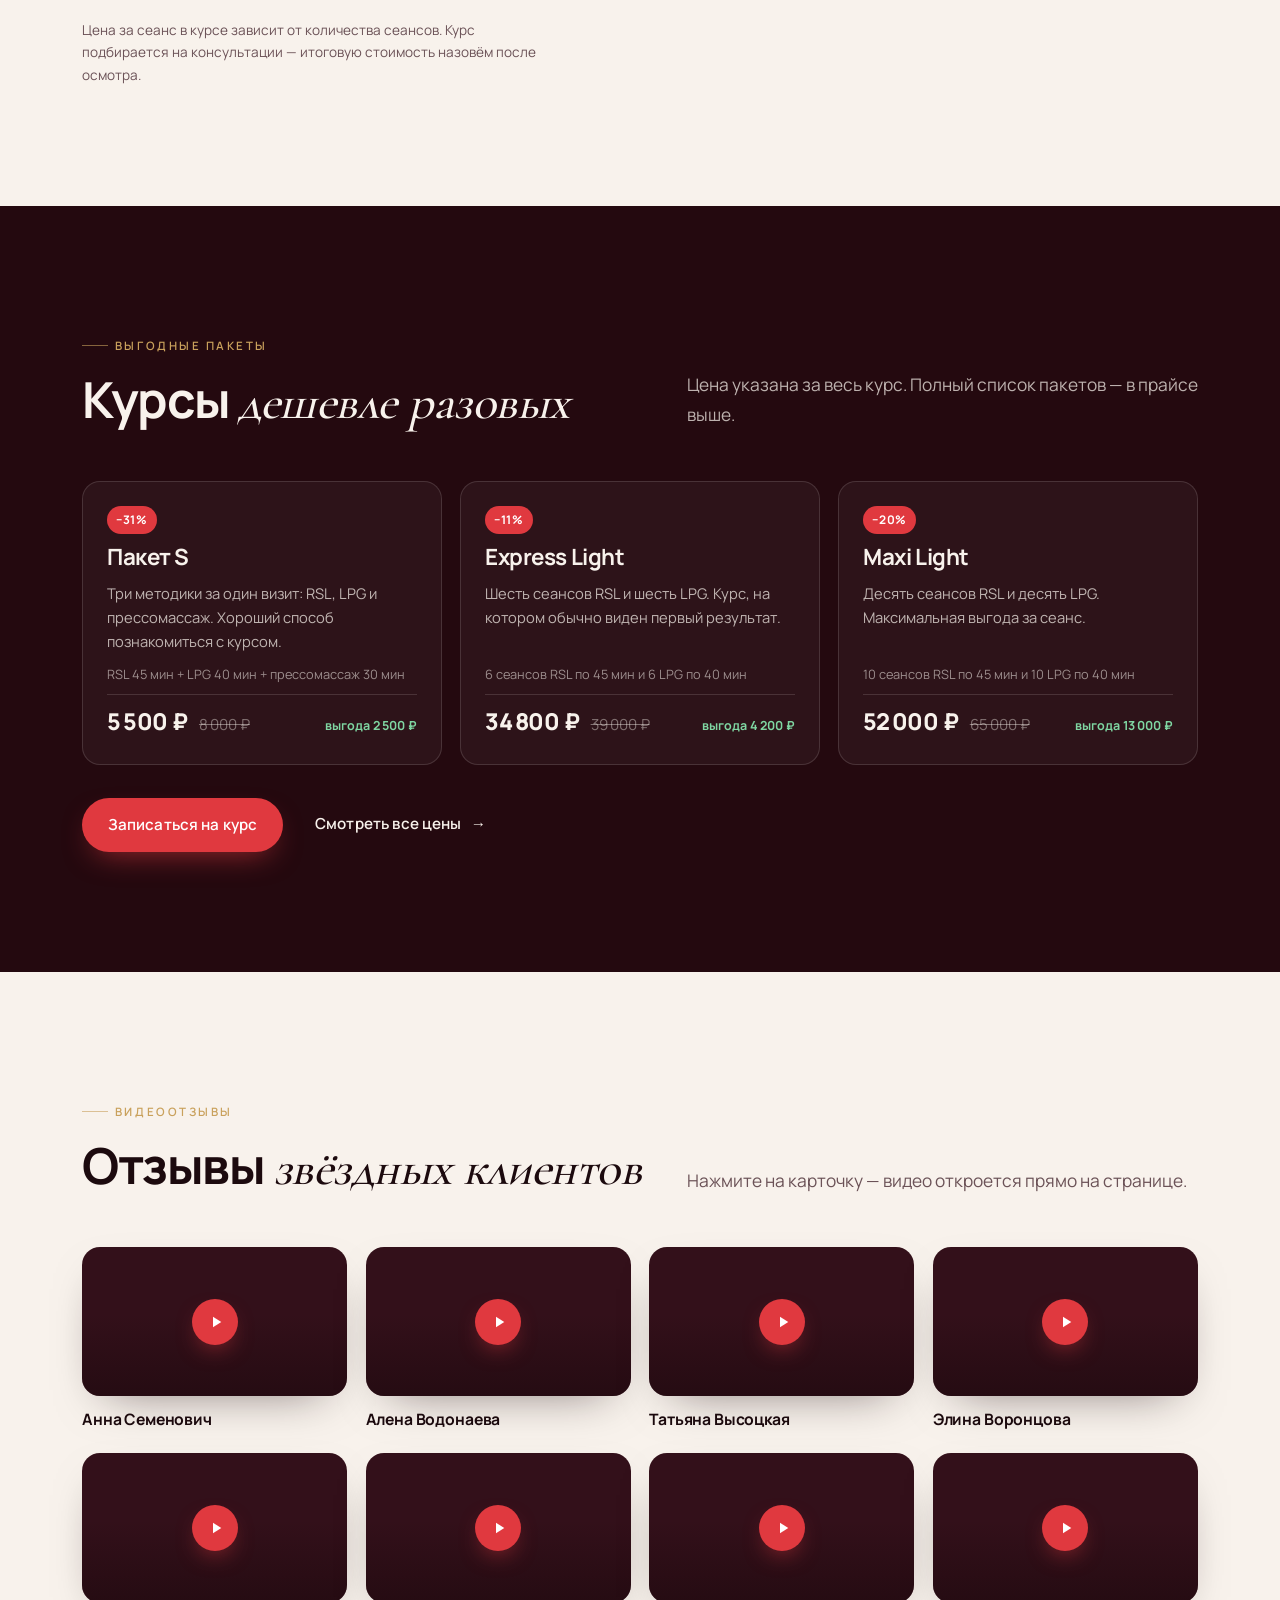
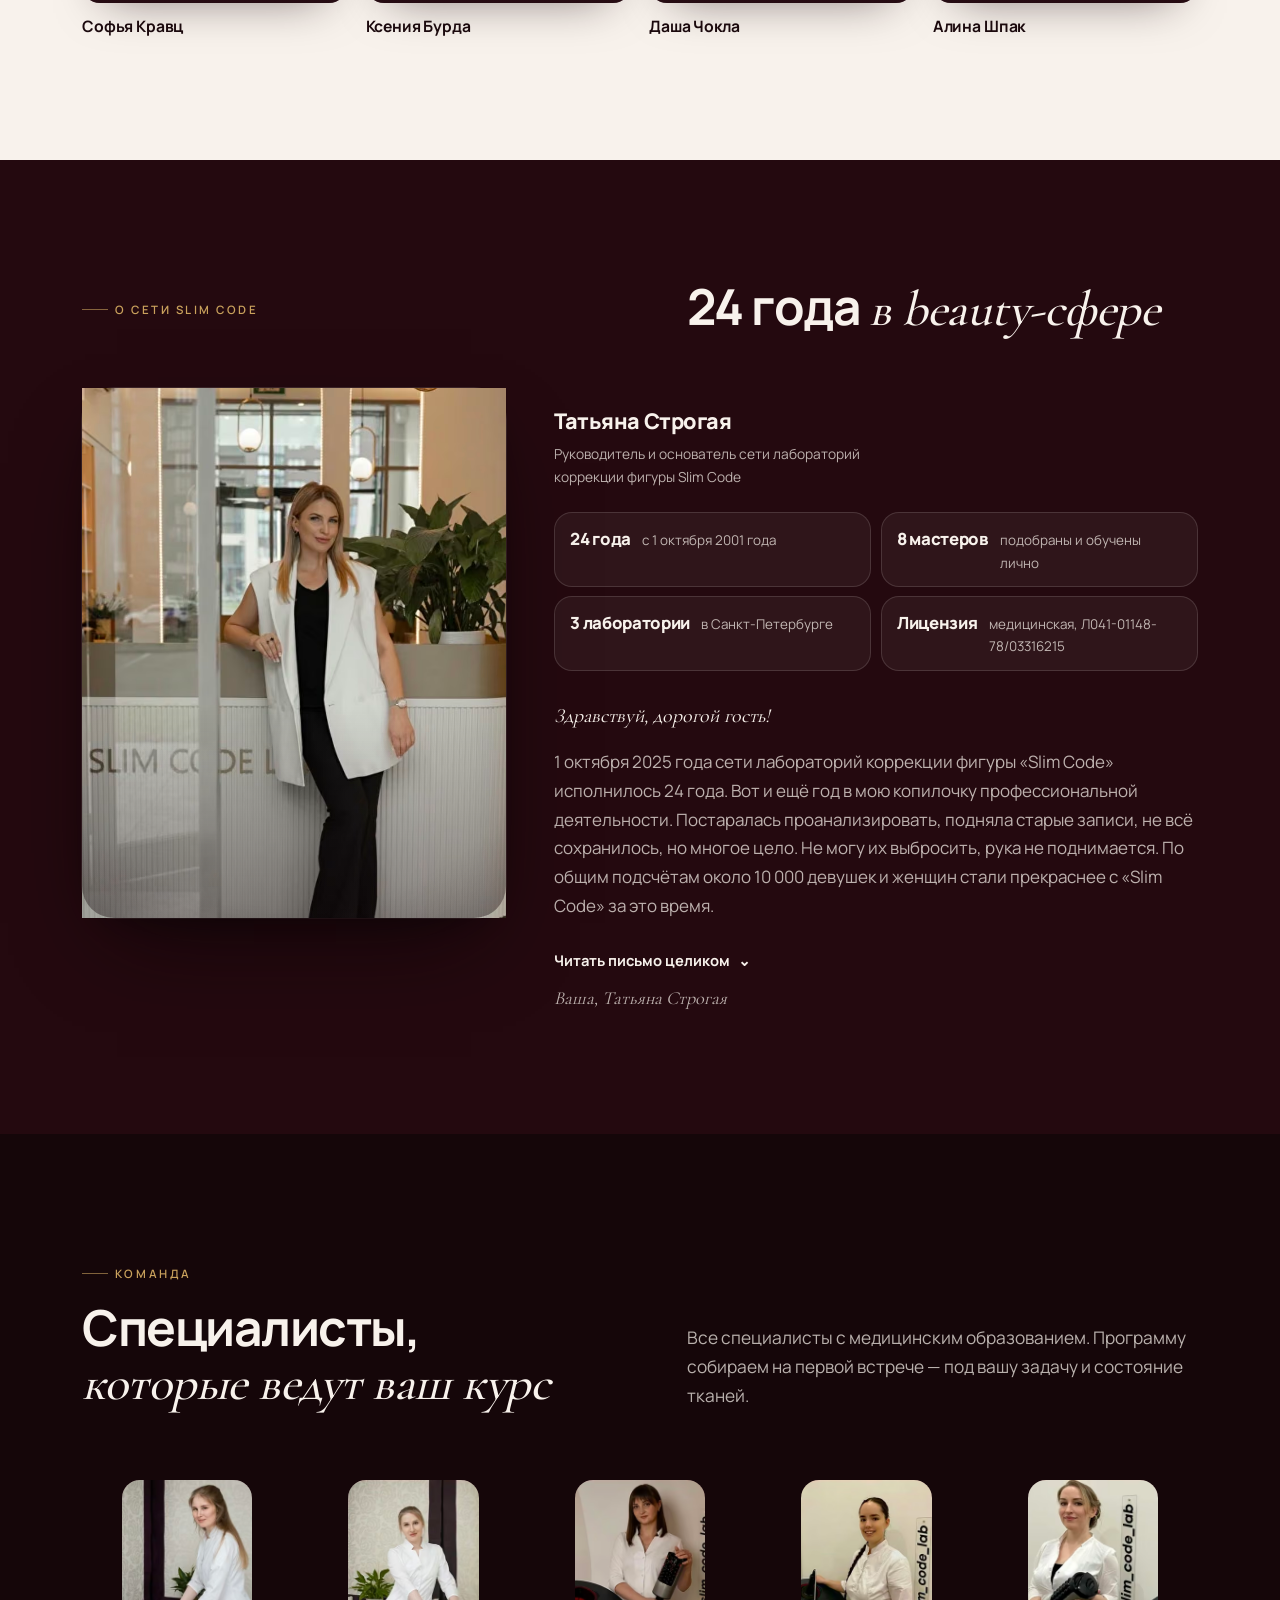
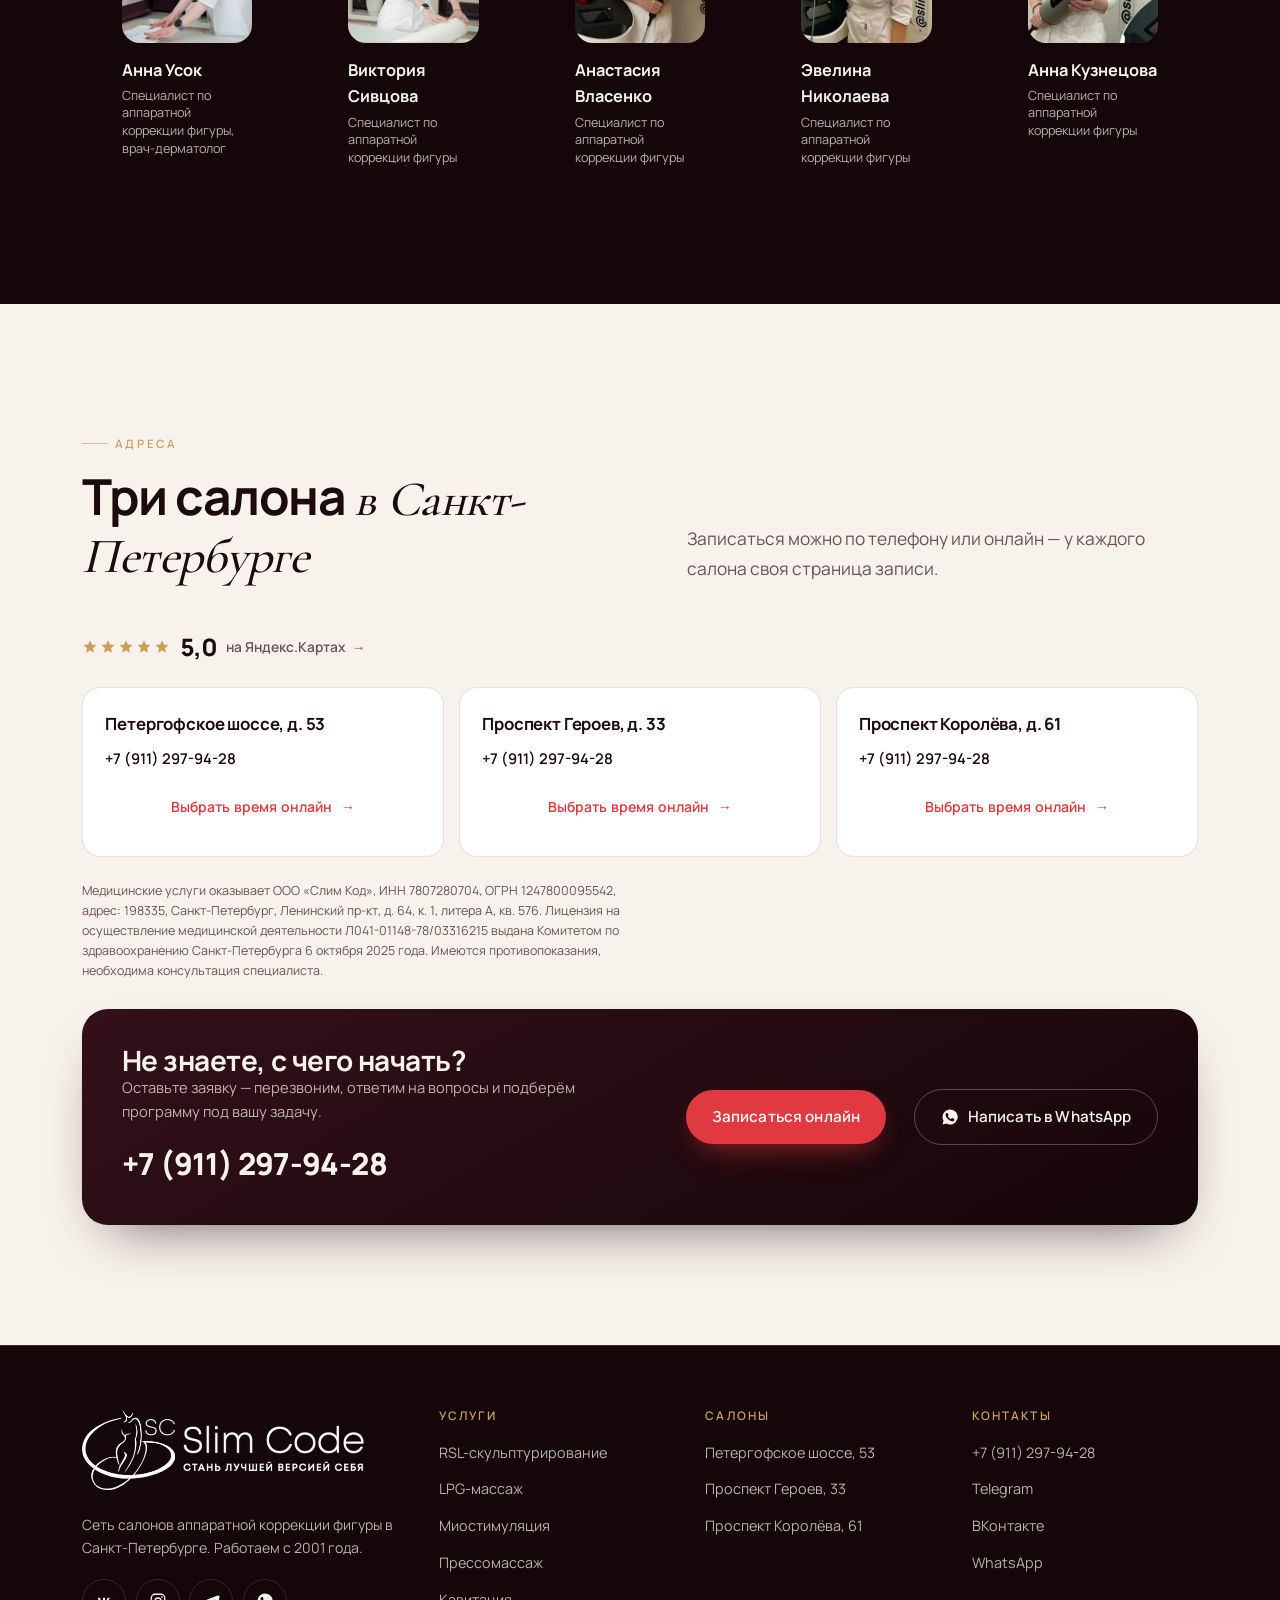
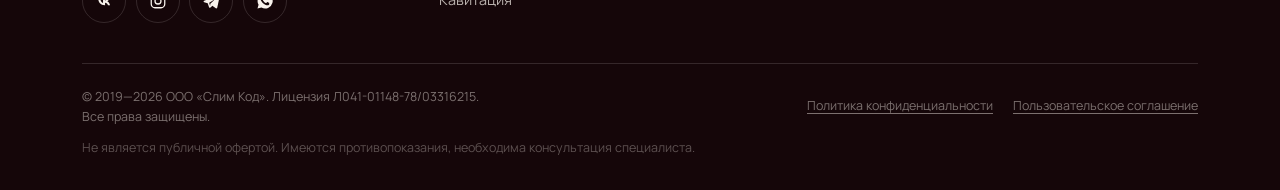
==== commit 6f0ff08f: "Юридический адрес ООО — в оба документа и на страницу 198335, Санкт-Петербург, Ленинский пр-кт, д. 6" ====
--- a/index.html
+++ b/index.html
@@ -1675,7 +1675,8 @@
     <!-- Сведения об исполнителе: услуги медицинские, посетитель вправе видеть,
          кто и по какой лицензии их оказывает, не открывая юридические страницы. -->
     <p class="legal-note reveal">
-      Медицинские услуги оказывает ООО «Слим Код», ИНН 7807280704, ОГРН 1247800095542.
+      Медицинские услуги оказывает ООО «Слим Код», ИНН 7807280704, ОГРН 1247800095542,
+      адрес: 198335, Санкт-Петербург, Ленинский пр-кт, д. 64, к. 1, литера А, кв. 576.
       Лицензия на осуществление медицинской деятельности
       <span class="nowrap">Л041-01148-78/03316215</span> выдана Комитетом по здравоохранению
       Санкт-Петербурга 6 октября 2025 года. Имеются противопоказания, необходима консультация
